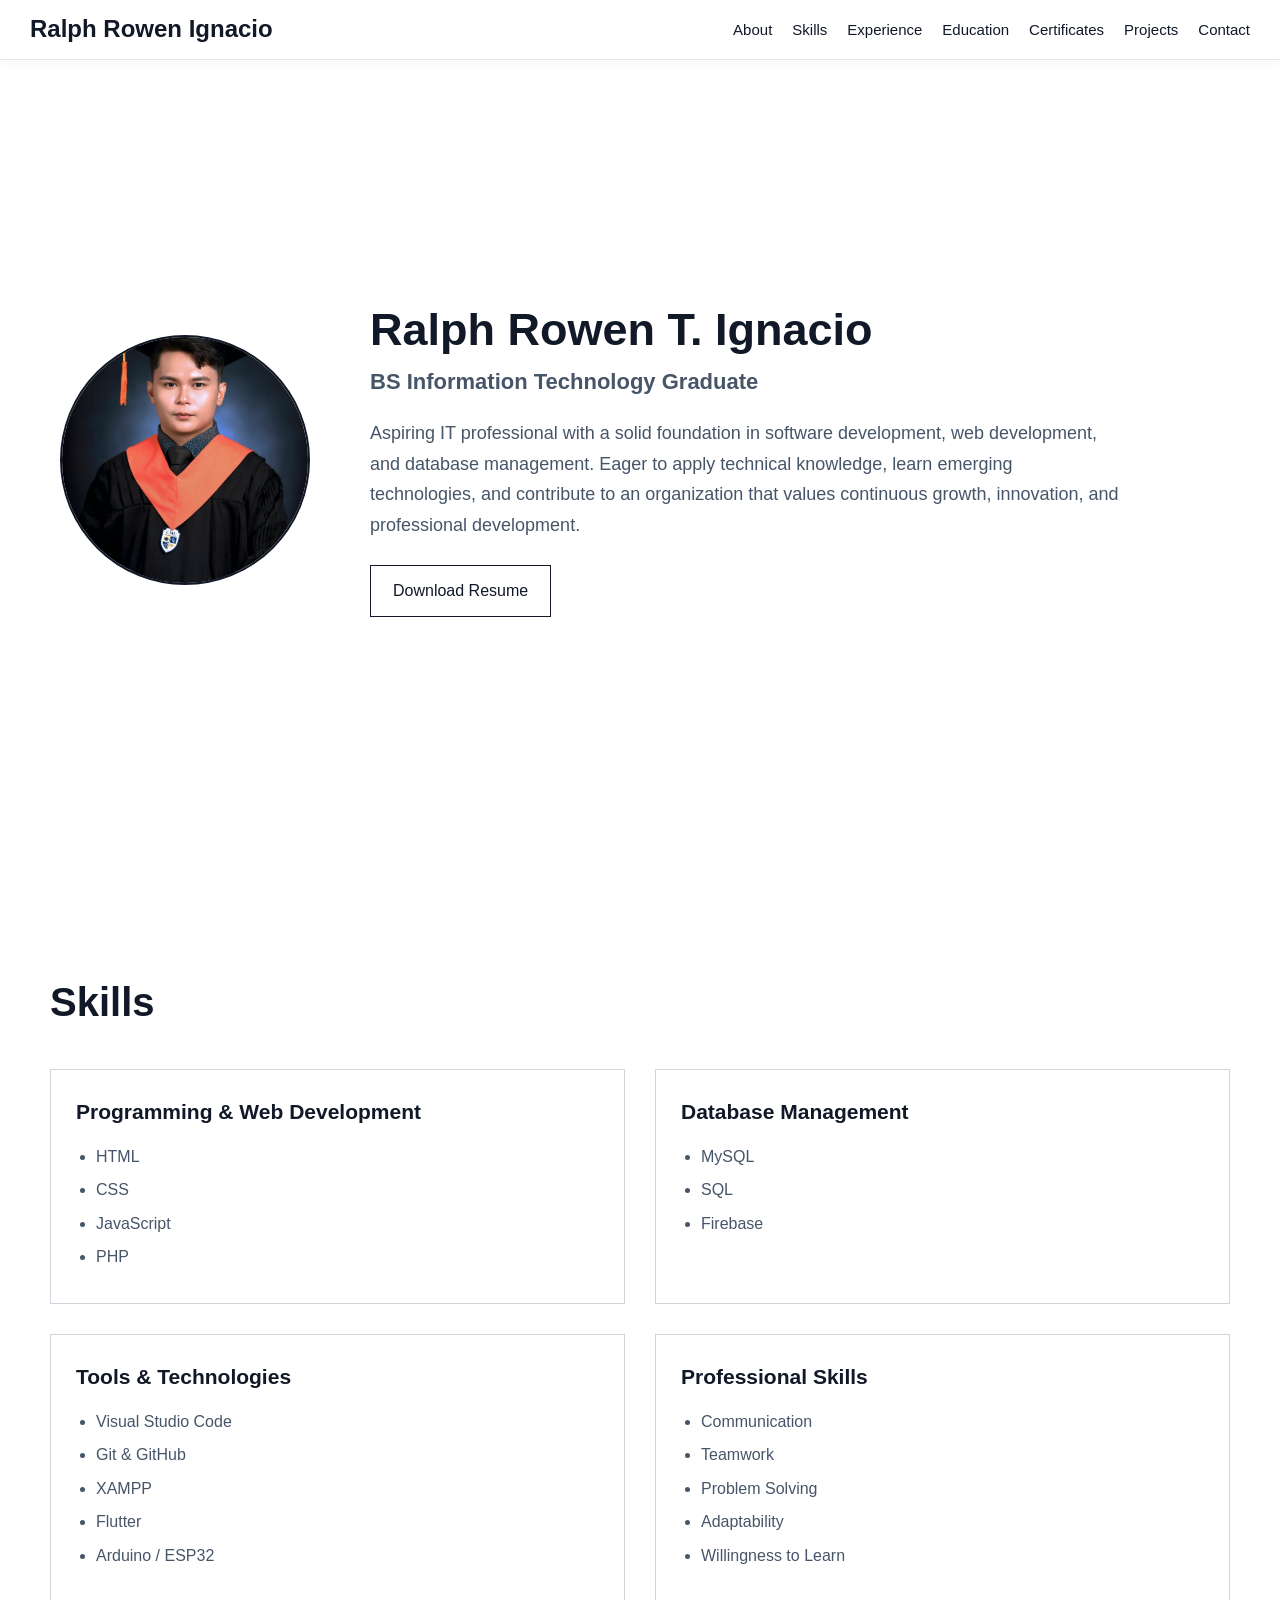
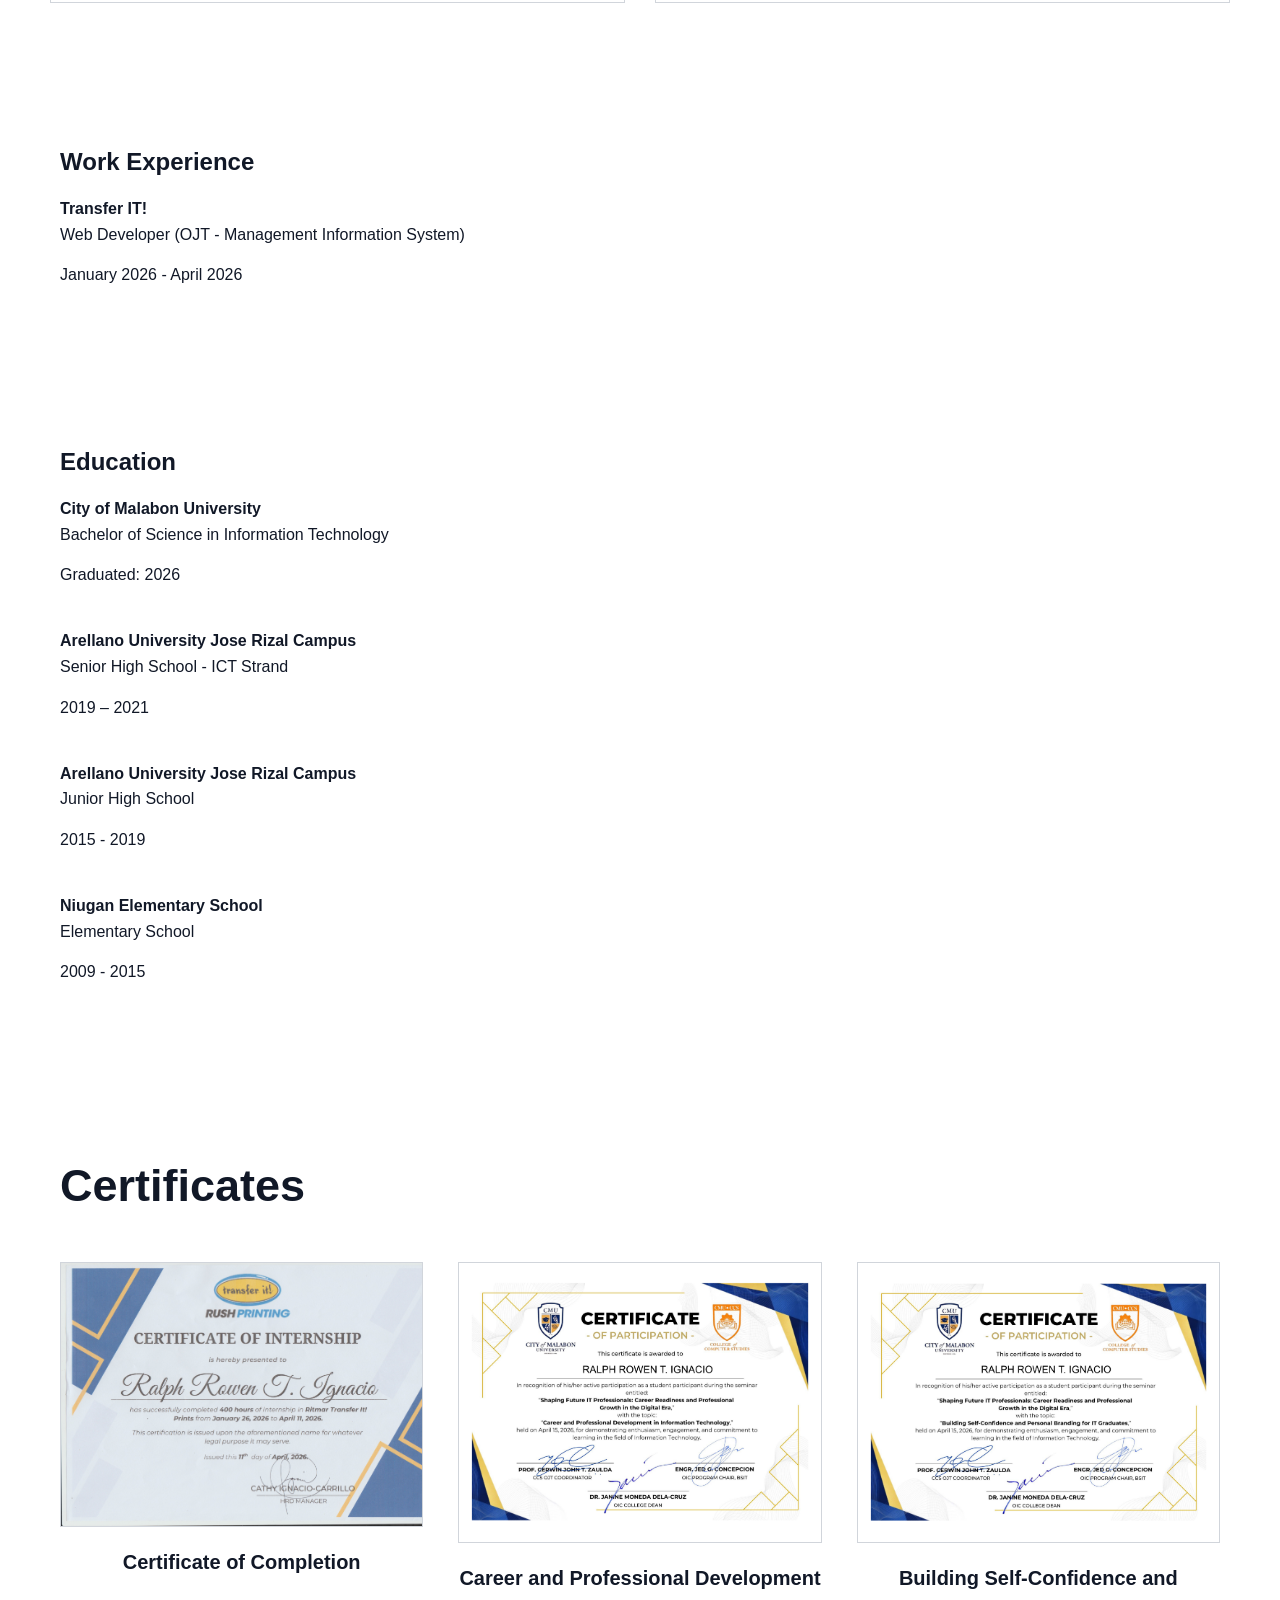
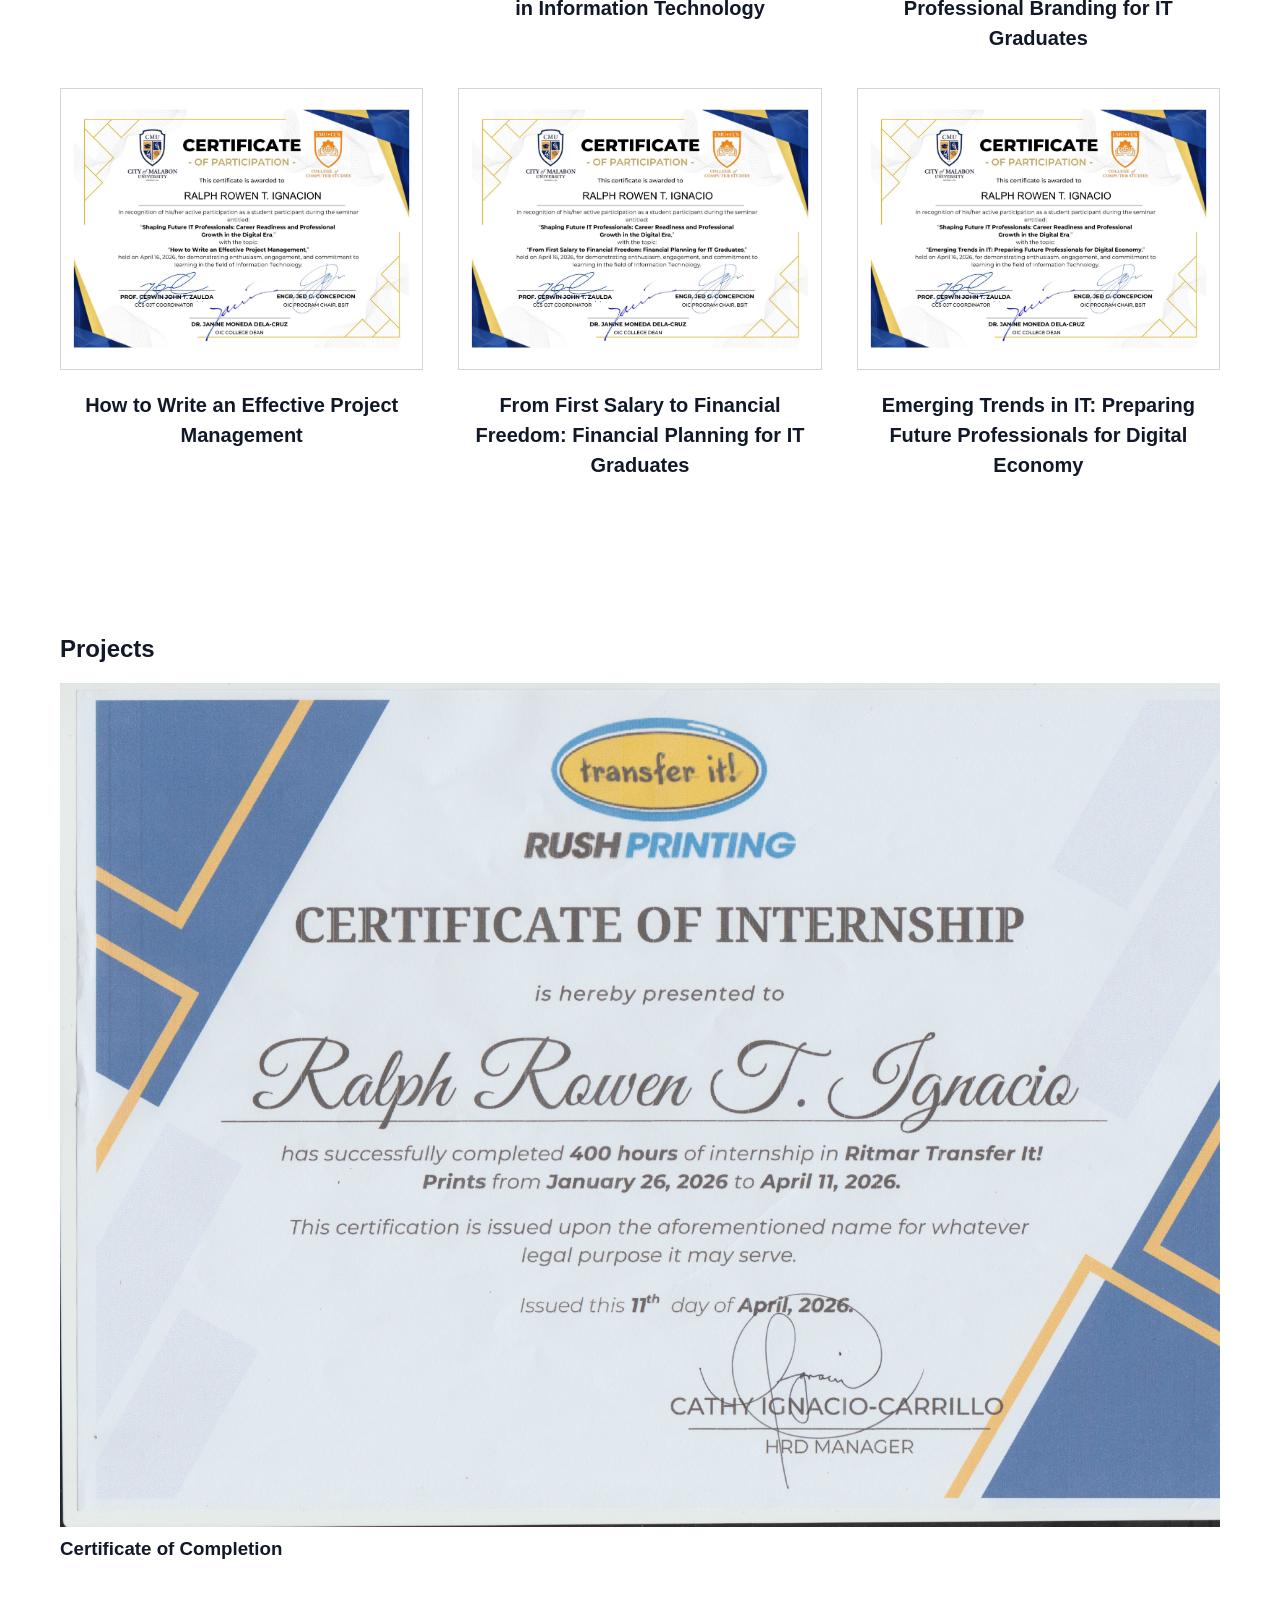
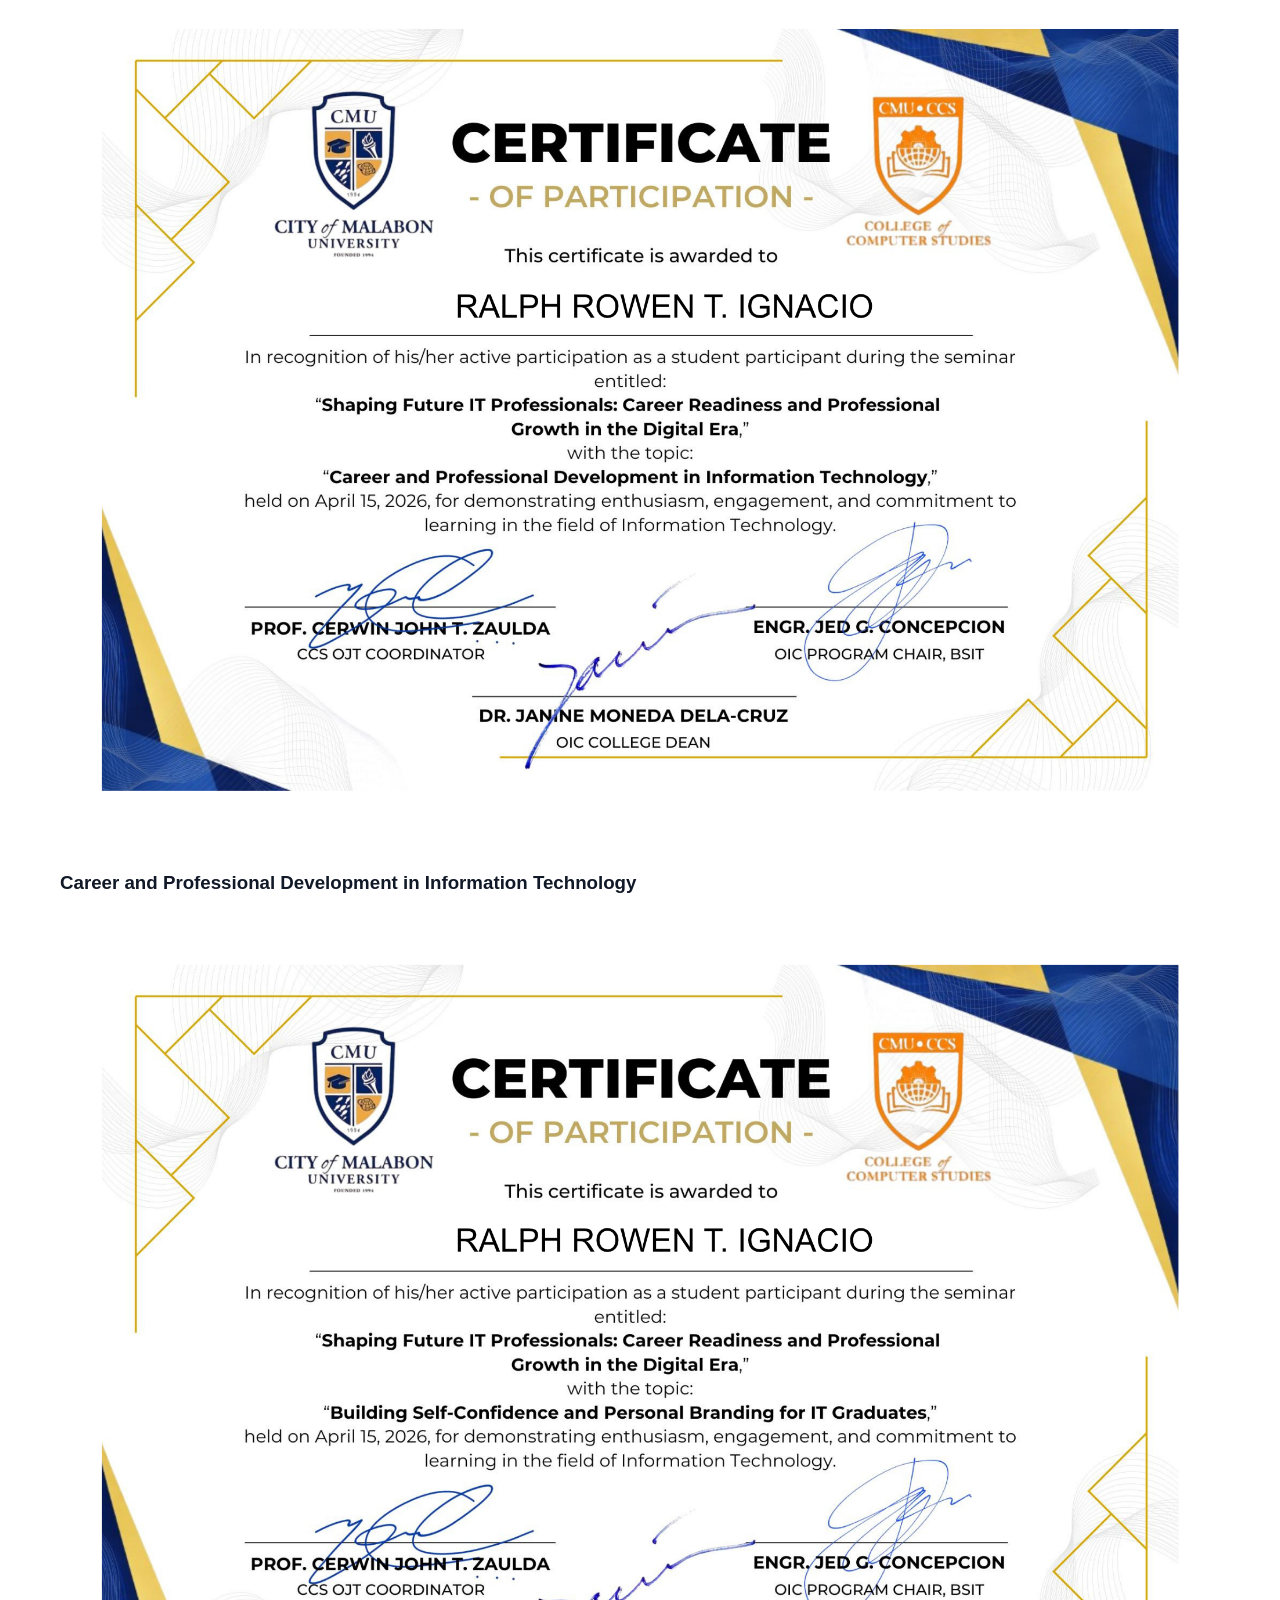
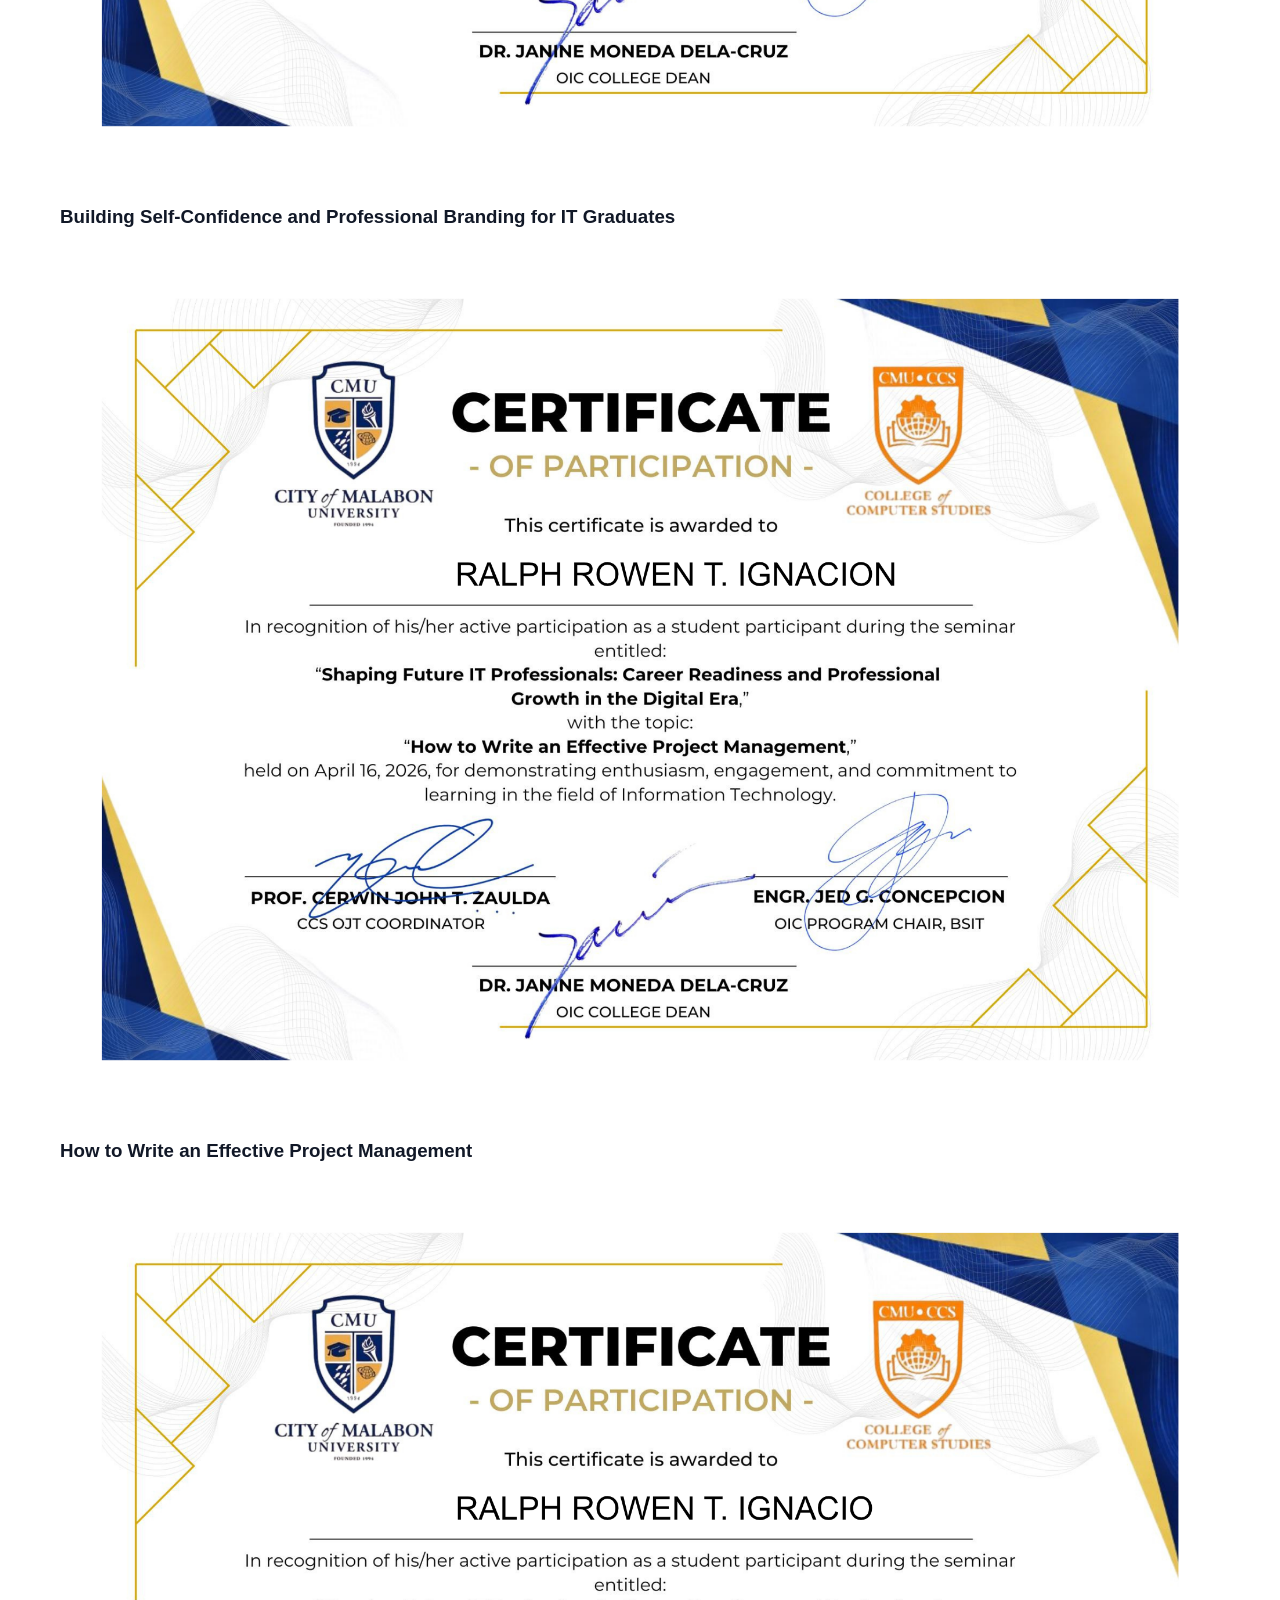
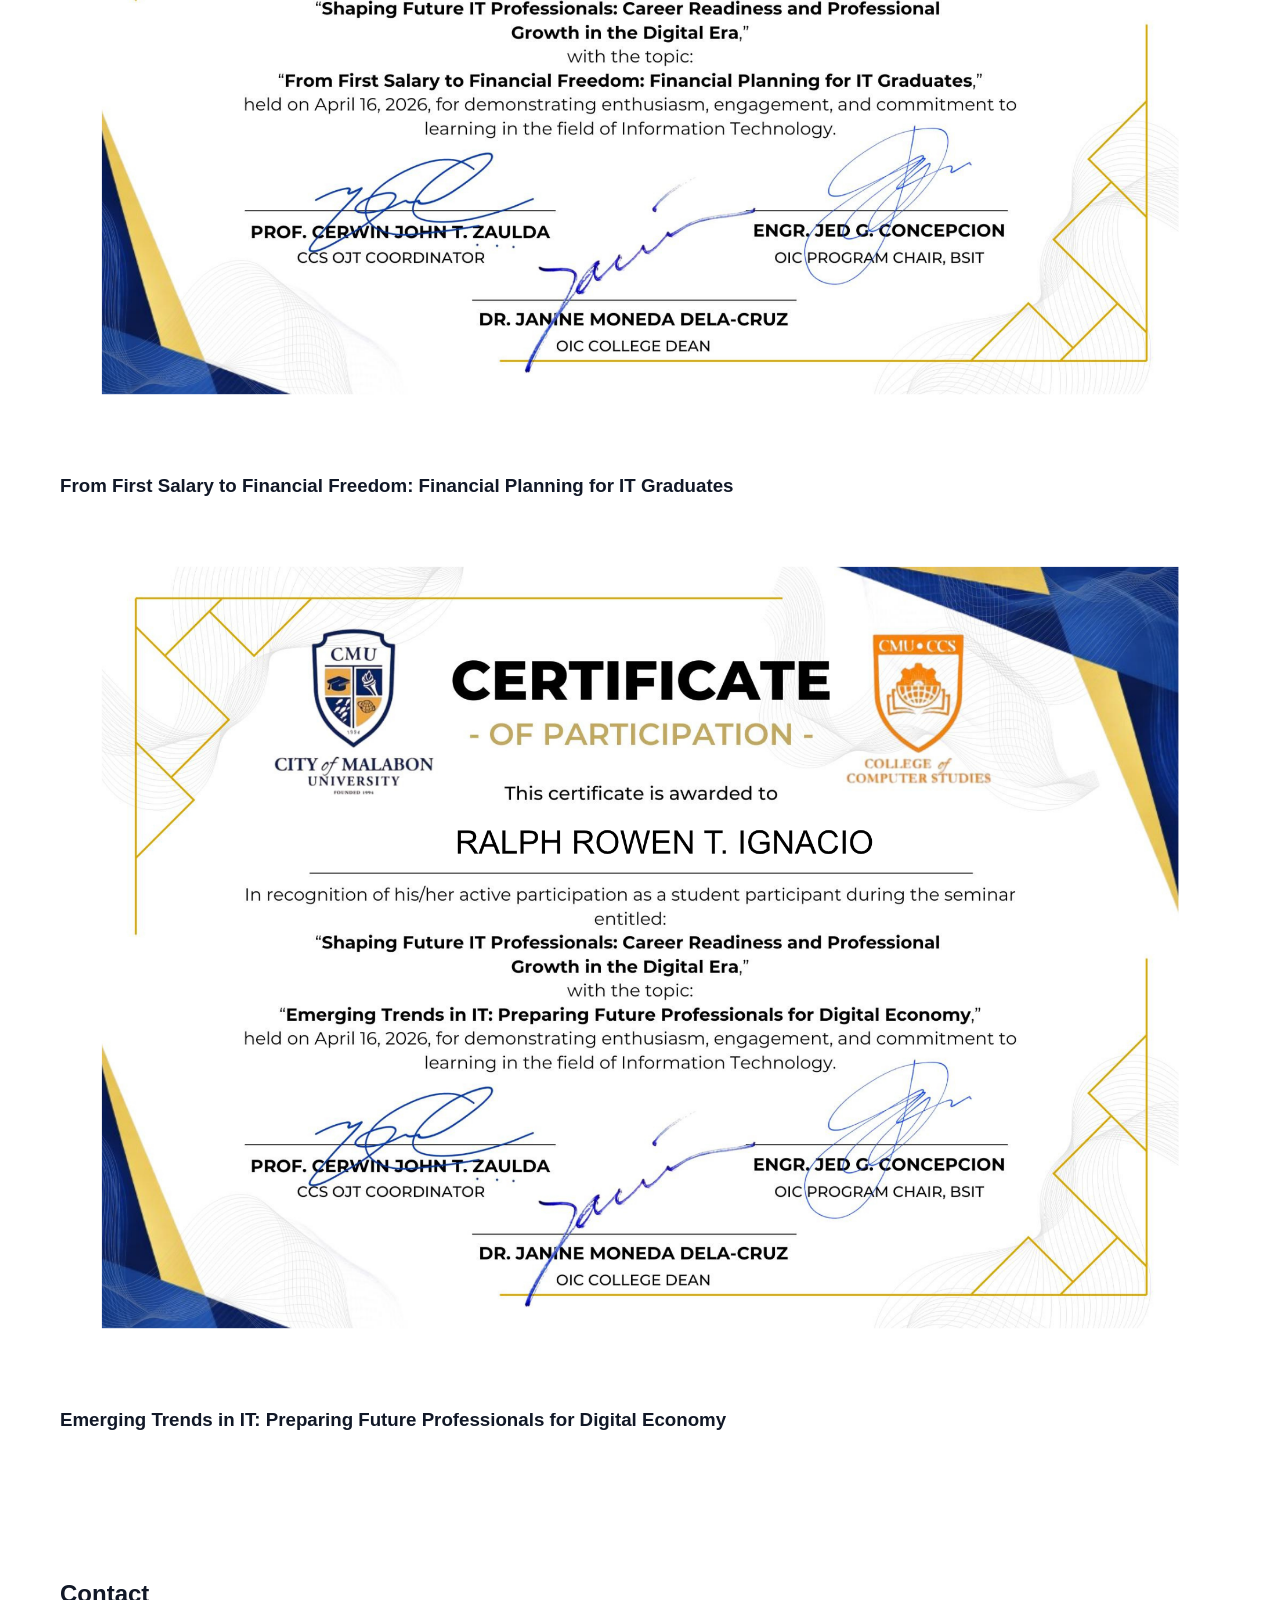
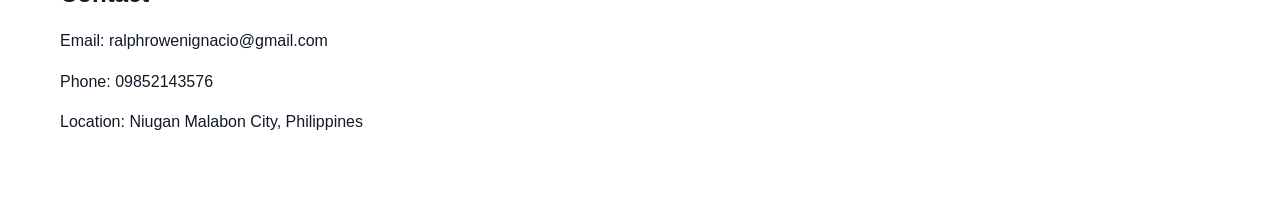
==== index.html @ 27fbb7fc "Rename RALPH PORTFOLIO.html to index.html" ====
<!DOCTYPE html>
<html lang="en">
<head>
    <meta charset="UTF-8">
    <meta name="viewport" content="width=device-width, initial-scale=1.0">
    <title>Ralph Rowen Ignacio | Portfolio</title>
    <link rel="stylesheet" href="style.css">
</head>
<body>

    <!-- Navigation -->
  <nav>
    <h2>Ralph Rowen Ignacio</h2>

    <button class="hamburger" id="hamburger" aria-label="Open navigation menu">
        <span></span>
        <span></span>
        <span></span>
    </button>

    <ul id="navMenu">
        <li><a href="#about">About</a></li>
        <li><a href="#skills">Skills</a></li>
        <li><a href="#experience">Experience</a></li>
        <li><a href="#education">Education</a></li>
        <li><a href="#certificates">Certificates</a></li>
        <li><a href="#projects">Projects</a></li>
        <li><a href="#contact">Contact</a></li>
    </ul>
</nav>

    <!-- About -->
    <section id="about">

    <div class="about-container">

        <div class="profile-photo">
            <img src="pic/ROWEN.jpg" alt="Ralph Rowen Ignacio">
        </div>

        <div class="about-content">

            <h1>Ralph Rowen T. Ignacio</h1>

            <h3>BS Information Technology Graduate</h3>

            <p>
                Aspiring IT professional with a solid foundation in
                software development, web development, and database
                management. Eager to apply technical knowledge, learn
                emerging technologies, and contribute to an organization
                that values continuous growth, innovation, and professional
                development.
            </p>

            <a href="files/Ralph_Rowen_Ignacio_resume.pdf"
               download="Ralph_Rowen_Ignacio_resume.pdf"
               class="resume-button">
                Download Resume
            </a>

        </div>

    </div>

    </section>

    <section id="skills">
    <h2>Skills</h2>

    <div class="skills-container">

        <div class="skill-category">
            <h3>Programming & Web Development</h3>
            <ul>
                <li>HTML</li>
                <li>CSS</li>
                <li>JavaScript</li>
                <li>PHP</li>
            </ul>
        </div>

        <div class="skill-category">
            <h3>Database Management</h3>
            <ul>
                <li>MySQL</li>
                <li>SQL</li>
                <li>Firebase</li>
            </ul>
        </div>

        <div class="skill-category">
            <h3>Tools & Technologies</h3>
            <ul>
                <li>Visual Studio Code</li>
                <li>Git & GitHub</li>
                <li>XAMPP</li>
                <li>Flutter</li>
                <li>Arduino / ESP32</li>
            </ul>
        </div>

        <div class="skill-category">
            <h3>Professional Skills</h3>
            <ul>
                <li>Communication</li>
                <li>Teamwork</li>
                <li>Problem Solving</li>
                <li>Adaptability</li>
                <li>Willingness to Learn</li>
            </ul>
        </div>

    </div>
</section>

    <!-- Work Experience -->
    <section id="experience">
    <h2>Work Experience</h2>

    <h4>Transfer IT!</h4>
    <p>Web Developer (OJT - Management Information System)</p>
    <p>January 2026 - April 2026</p>
    </section>

    <!-- Education -->
    <section id="education">
        <h2>Education</h2>

        <h4>City of Malabon University</h4>
        <p>Bachelor of Science in Information Technology</p>
        <p>Graduated: 2026</p>
        <br>

        <h4>Arellano University Jose Rizal Campus</h4>
        <p>Senior High School - ICT Strand</p>
        <p>2019 – 2021</p>
        <br>

        <h4>Arellano University Jose Rizal Campus</h4>
        <p>Junior High School</p>
        <p>2015 - 2019</p>
        <br>

        <h4>Niugan Elementary School</h4>
        <p>Elementary School</p>
        <p>2009 - 2015</p>
    </section>

    <!-- Certificates -->
<section id="certificates">
    <h2>Certificates</h2>

    <div class="certificate-container">

        <!-- Certificate 1 -->
        <div class="certificate-card">
            <img src="pic/COC.jpg" alt="Certificate of Completion" onclick="openCertificate(this.src, this.alt)">

            <h3>Certificate of Completion</h3>
        </div>

        <!-- Certificate 2 -->
        <div class="certificate-card">
            <img src="pic/cert.png" alt="Career and Professional Development in Information Technology" onclick="openCertificate(this.src, this.alt)">

            <h3>Career and Professional Development in Information Technology</h3>
        </div>

        <!-- Certificate 3 -->
        <div class="certificate-card">
            <img src="pic/cert1.png" alt="Building Self-Confidence and Professional Branding for IT Graduates" onclick="openCertificate(this.src, this.alt)">

            <h3>Building Self-Confidence and Professional Branding for IT Graduates</h3>
        </div>

         <!-- Certificate 4 -->
        <div class="certificate-card">
            <img src="pic/cert2.png" alt="How to Write an Effective Project Management" onclick="openCertificate(this.src, this.alt)">

            <h3>How to Write an Effective Project Management</h3>
        </div>

         <!-- Certificate 5 -->
        <div class="certificate-card">
            <img src="pic/cert3.png" alt="From First Salary to Financial Freedom: Financial Planning for IT Graduates" onclick="openCertificate(this.src, this.alt)">

            <h3>From First Salary to Financial Freedom: Financial Planning for IT Graduates</h3>
        </div>

         <!-- Certificate 6 -->
        <div class="certificate-card">
            <img src="pic/cert4.png" alt="Emerging Trends in IT: Preparing Future Professionals for Digital Economy" onclick="openCertificate(this.src, this.alt)">

            <h3>Emerging Trends in IT: Preparing Future Professionals for Digital Economy</h3>
        </div>

    </div>
</section>

    <!-- Certificate Full-Screen Modal -->
    <div id="certificateModal" class="certificate-modal">

        <span class="close-button" onclick="closeCertificate()"> &times; </span>

        <img id="modalCertificate" class="modal-certificate-image" src="" alt="" >

        <p id="modalCertificateTitle"></p>
    </div>

      <!-- Projects -->
<section id="projects">
    <h2>Projects</h2>

    <div class="project-container">

        <div class="project-card">
            <img src="pic/COC.jpg" alt="Certificate of Completion" onclick="openCertificate(this.src, this.alt)">

            <h3>Certificate of Completion</h3>
        </div>

        <div class="project-card">
            <img src="pic/cert.png" alt="Career and Professional Development in Information Technology" onclick="openCertificate(this.src, this.alt)">

            <h3>Career and Professional Development in Information Technology</h3>
        </div>

        <div class="project-card">
            <img src="pic/cert1.png" alt="Building Self-Confidence and Professional Branding for IT Graduates" onclick="openCertificate(this.src, this.alt)">

            <h3>Building Self-Confidence and Professional Branding for IT Graduates</h3>
        </div>

        <div class="project-card">
            <img src="pic/cert2.png" alt="How to Write an Effective Project Management" onclick="openproject(this.src, this.alt)">

            <h3>How to Write an Effective Project Management</h3>
        </div>

        <div class="project-card">
            <img src="pic/cert3.png" alt="From First Salary to Financial Freedom: Financial Planning for IT Graduates" onclick="openCertificate(this.src, this.alt)">

            <h3>From First Salary to Financial Freedom: Financial Planning for IT Graduates</h3>
        </div>

        <div class="project-card">
            <img src="pic/cert4.png" alt="Emerging Trends in IT: Preparing Future Professionals for Digital Economy" onclick="openCertificate(this.src, this.alt)">

            <h3>Emerging Trends in IT: Preparing Future Professionals for Digital Economy</h3>
        </div>

    </div>
</section>

    <!-- Contact -->
    <section id="contact">
        <h2>Contact</h2>

        <p>Email: ralphrowenignacio@gmail.com</p>
        <p>Phone: 09852143576</p>
        <p>Location: Niugan Malabon City, Philippines</p>
    </section>

    <script src="script.js"></script>

</body>
</html>
---- style.css ----
/* =========================================================
   GENERAL RESET
========================================================= */

* {
    margin: 0;
    padding: 0;
    box-sizing: border-box;
    font-family: Arial, Helvetica, sans-serif;
}

html {
    scroll-behavior: smooth;
}

body {
    line-height: 1.6;
    width: 100%;
    min-height: 100vh;

    overflow-x: hidden;

    background-color: #ffffff;
    color: #111827;
}

img {
    max-width: 100%;
    height: auto;
}

button,
a {
    font-family: inherit;
}


/* =========================================================
   PAGE LOAD ANIMATION
========================================================= */

@keyframes fadeUp {
    from {
        opacity: 0;
        transform: translateY(25px);
    }

    to {
        opacity: 1;
        transform: translateY(0);
    }
}

@keyframes fadeIn {
    from {
        opacity: 0;
    }

    to {
        opacity: 1;
    }
}

@keyframes profileAppear {
    from {
        opacity: 0;
        transform: scale(0.88);
    }

    to {
        opacity: 1;
        transform: scale(1);
    }
}


/* =========================================================
   NAVIGATION
========================================================= */

nav {
    position: fixed;

    top: 0;
    left: 0;

    width: 100%;
    min-height: 60px;

    z-index: 1000;

    display: flex;

    justify-content: space-between;
    align-items: center;

    padding: 8px 30px;

    background-color: rgba(255, 255, 255, 0.96);

    border-bottom: 1px solid #e5e7eb;

    box-shadow:
        0 2px 12px rgba(0, 0, 0, 0.04);

    backdrop-filter: blur(10px);

    animation: fadeIn 0.5s ease;
}


/* Portfolio name */

nav h2 {
    margin: 0;

    font-size: 24px;

    color: #111827;

    white-space: nowrap;

    animation: fadeUp 0.6s ease;
}


/* =========================================================
   NAVIGATION LINKS
========================================================= */

nav ul {
    display: flex;

    align-items: center;

    list-style: none;

    gap: 20px;

    margin: 0;
    padding: 0;
}

nav ul li {
    margin: 0;
}

nav ul li a {
    position: relative;

    display: inline-block;

    padding: 5px 0;

    text-decoration: none;

    color: #111827;

    font-size: 15px;

    font-weight: 500;

    transition:
        color 0.3s ease,
        transform 0.3s ease;
}


/* Animated underline */

nav ul li a::after {
    content: "";

    position: absolute;

    left: 0;
    bottom: -4px;

    width: 0;
    height: 2px;

    background-color: #111827;

    transition: width 0.3s ease;
}

nav ul li a:hover::after {
    width: 100%;
}

nav ul li a:hover {
    color: #475569;

    transform: translateY(-1px);
}


/* =========================================================
   HAMBURGER BUTTON
========================================================= */

.hamburger {
    display: none;

    background: transparent;

    border: none;

    cursor: pointer;

    width: 40px;
    height: 40px;

    padding: 0;

    flex-shrink: 0;

    flex-direction: column;

    justify-content: center;
    align-items: center;

    gap: 5px;
}

.hamburger span {
    display: block;

    width: 25px;
    height: 3px;

    background-color: #111827;

    border-radius: 2px;

    transition:
        transform 0.3s ease,
        opacity 0.3s ease,
        width 0.3s ease;
}

.hamburger:hover span {
    width: 28px;
}


/* =========================================================
   GENERAL SECTIONS
========================================================= */

section {
    padding: 70px 60px;

    scroll-margin-top: 70px;
}

h1,
h2 {
    margin-bottom: 15px;
}

p {
    max-width: 700px;

    margin-bottom: 15px;
}


/* =========================================================
   ABOUT SECTION
========================================================= */

#about {
    min-height: 100vh;

    display: flex;

    align-items: center;

    padding: 100px 60px 80px;
}


/* Main About container */

.about-container {
    width: 100%;

    max-width: 1200px;

    margin: 0 auto;

    display: flex;

    align-items: center;

    gap: 60px;
}


/* =========================================================
   PROFILE PHOTO
========================================================= */

.profile-photo {
    flex-shrink: 0;

    display: flex;

    justify-content: center;

    align-items: center;

    animation: profileAppear 0.8s ease;
}

.profile-photo img {
    width: 250px;

    height: 250px;

    object-fit: cover;

    object-position: center center;

    border-radius: 50%;

    border: 2px solid #111827;

    display: block;

    transition:
        transform 0.4s ease,
        box-shadow 0.4s ease;
}

.profile-photo img:hover {
    transform: scale(1.04);

    box-shadow:
        0 15px 35px rgba(0, 0, 0, 0.15);
}


/* =========================================================
   ABOUT CONTENT
========================================================= */

.about-content {
    max-width: 750px;

    animation: fadeUp 0.8s ease 0.15s both;
}


/* Name */

.about-content h1 {
    font-size: 45px;

    line-height: 1.2;

    margin-bottom: 10px;

    color: #111827;
}


/* Professional title */

.about-content h3 {
    font-size: 22px;

    line-height: 1.4;

    margin-bottom: 20px;

    color: #475569;

    font-weight: 600;
}


/* Description */

.about-content p {
    max-width: 750px;

    font-size: 18px;

    line-height: 1.7;

    color: #475569;

    margin-bottom: 25px;
}


/* =========================================================
   RESUME BUTTON
========================================================= */

.resume-button,
a[download] {
    display: inline-block;

    padding: 12px 22px;

    border: 1px solid #111827;

    text-decoration: none;

    color: #111827;

    background-color: transparent;

    transition:
        background-color 0.3s ease,
        color 0.3s ease,
        transform 0.3s ease,
        box-shadow 0.3s ease;
}

.resume-button:hover,
a[download]:hover {
    background-color: #111827;

    color: #ffffff;

    transform: translateY(-3px);

    box-shadow:
        0 8px 18px rgba(0, 0, 0, 0.12);
}

.resume-button:active,
a[download]:active {
    transform: translateY(-1px);
}


/* =========================================================
   SKILLS
========================================================= */

#skills {
    padding: 70px 50px;

    scroll-margin-top: 70px;
}

#skills h2 {
    margin-bottom: 35px;

    font-size: 40px;

    color: #111827;
}

.skills-container {
    display: grid;

    grid-template-columns: repeat(2, 1fr);

    gap: 30px;

    max-width: 1200px;

    margin: 0 auto;
}


/* Skill card */

.skill-category {
    border: 1px solid #d1d5db;

    padding: 25px;

    background-color: #ffffff;

    transition:
        transform 0.35s ease,
        box-shadow 0.35s ease,
        border-color 0.35s ease;
}

.skill-category:hover {
    transform: translateY(-7px);

    border-color: #9ca3af;

    box-shadow:
        0 12px 28px rgba(0, 0, 0, 0.08);
}

.skill-category h3 {
    margin-bottom: 15px;

    font-size: 21px;

    color: #111827;
}

.skill-category ul {
    padding-left: 20px;

    color: #475569;
}

.skill-category li {
    margin-bottom: 8px;

    transition:
        transform 0.2s ease,
        color 0.2s ease;
}

.skill-category li:hover {
    transform: translateX(5px);

    color: #111827;
}


/* =========================================================
   CERTIFICATES
========================================================= */

#certificates {
    padding: 80px 60px;

    background-color: #ffffff;

    scroll-margin-top: 70px;
}

#certificates h2 {
    font-size: 45px;

    margin-bottom: 40px;

    color: #111827;
}


/* Certificate grid */

.certificate-container {
    display: grid;

    grid-template-columns: repeat(3, 1fr);

    gap: 35px;

    max-width: 1400px;

    margin: 0 auto;
}


/* Certificate card */

.certificate-card {
    text-align: center;

    overflow: hidden;

    animation: fadeUp 0.7s ease both;
}


/* Certificate image */

.certificate-card img {
    width: 100%;

    height: auto;

    display: block;

    cursor: pointer;

    border: 1px solid #d1d5db;

    transition:
        transform 0.35s ease,
        box-shadow 0.35s ease;
}

.certificate-card img:hover {
    transform: translateY(-7px);

    box-shadow:
        0 14px 30px rgba(0, 0, 0, 0.14);
}


/* Certificate title */

.certificate-card h3 {
    margin-top: 20px;

    font-size: 20px;

    line-height: 1.5;

    color: #111827;
}


/* =========================================================
   CERTIFICATE MODAL
========================================================= */

.certificate-modal {
    display: none;

    position: fixed;

    z-index: 9999;

    top: 0;
    left: 0;

    width: 100%;
    height: 100%;

    background-color: rgba(0, 0, 0, 0.92);

    justify-content: center;

    align-items: center;

    flex-direction: column;

    padding: 40px;

    animation: fadeIn 0.25s ease;
}


/* Large certificate image */

.modal-certificate-image {
    max-width: 90%;

    max-height: 80vh;

    width: auto;

    height: auto;

    object-fit: contain;

    border: 2px solid #ffffff;

    box-shadow:
        0 15px 45px rgba(0, 0, 0, 0.5);

    animation: certificateZoom 0.3s ease;
}


/* Certificate modal animation */

@keyframes certificateZoom {
    from {
        opacity: 0;

        transform: scale(0.90);
    }

    to {
        opacity: 1;

        transform: scale(1);
    }
}


/* Modal title */

#modalCertificateTitle {
    color: #ffffff;

    font-size: 20px;

    margin-top: 15px;

    text-align: center;

    max-width: 800px;
}


/* Close button */

.close-button {
    position: absolute;

    top: 20px;

    right: 35px;

    color: #ffffff;

    font-size: 45px;

    font-weight: bold;

    cursor: pointer;

    line-height: 1;

    transition:
        color 0.3s ease,
        transform 0.3s ease;
}

.close-button:hover {
    color: #cccccc;

    transform: rotate(90deg) scale(1.1);
}


/* =========================================================
   TABLET
   1200px
========================================================= */

@media (max-width: 1200px) {

    /* About */

    .about-container {
        max-width: 1000px;

        gap: 40px;
    }

    .about-content {
        max-width: 650px;
    }

    .about-content h1 {
        font-size: 40px;
    }


    /* Certificates */

    .certificate-container {
        grid-template-columns: repeat(2, 1fr);
    }
}


/* =========================================================
   TABLET
   900px
========================================================= */

@media (max-width: 900px) {

    /* Navigation */

    nav {
        padding: 10px 20px;
    }

    nav ul {
        gap: 15px;
    }

    nav ul li a {
        font-size: 15px;
    }


    /* =====================================================
       ABOUT
    ===================================================== */

    #about {
        padding: 100px 40px 70px;
    }

    .about-container {
        gap: 35px;
    }

    .profile-photo img {
        width: 200px;

        height: 200px;
    }

    .about-content h1 {
        font-size: 36px;
    }

    .about-content h3 {
        font-size: 20px;
    }

    .about-content p {
        font-size: 17px;
    }


    /* =====================================================
       SKILLS
    ===================================================== */

    #skills {
        padding: 60px 40px;
    }

    .skills-container {
        grid-template-columns: repeat(2, 1fr);

        gap: 25px;
    }


    /* =====================================================
       CERTIFICATES
    ===================================================== */

    #certificates {
        padding: 70px 40px;
    }

    .certificate-container {
        grid-template-columns: repeat(2, 1fr);
    }
}


/* =========================================================
   MOBILE
   700px
========================================================= */

@media (max-width: 700px) {

    /* =====================================================
       MOBILE NAVIGATION
    ===================================================== */

    nav {
        min-height: 60px;

        padding: 10px 20px;

        flex-direction: row;

        justify-content: space-between;

        align-items: center;

        flex-wrap: wrap;
    }

    nav h2 {
        font-size: 21px;

        max-width: calc(100% - 55px);

        overflow: hidden;

        text-overflow: ellipsis;

        white-space: nowrap;
    }


    /* Show hamburger */

    .hamburger {
        display: flex;
    }


    /* =====================================================
       MOBILE MENU
    ===================================================== */

    nav ul,
    #navMenu {
        display: none;

        width: 100%;

        flex-basis: 100%;

        flex-direction: column;

        align-items: center;

        gap: 0;

        margin: 10px 0 0 0;

        padding: 8px 0 5px;

        border-top: 1px solid #eeeeee;
    }


    /* Show menu */

    nav ul.active,
    #navMenu.active {
        display: flex;

        animation: fadeUp 0.25s ease;
    }


    /* Navigation items */

    nav ul li {
        width: 100%;

        text-align: center;
    }

    nav ul li a {
        display: block;

        width: 100%;

        padding: 12px 10px;

        font-size: 16px;
    }


    /* Remove desktop underline */

    nav ul li a::after {
        display: none;
    }

    nav ul li a:hover {
        background-color: #f5f5f5;

        color: #111827;

        transform: none;
    }


    /* =====================================================
       HAMBURGER → X
    ===================================================== */

    .hamburger.active span:nth-child(1) {
        transform: rotate(45deg) translate(6px, 6px);
    }

    .hamburger.active span:nth-child(2) {
        opacity: 0;
    }

    .hamburger.active span:nth-child(3) {
        transform: rotate(-45deg) translate(6px, -6px);
    }


    /* =====================================================
       GENERAL MOBILE SECTIONS
    ===================================================== */

    section {
        padding: 60px 25px;

        scroll-margin-top: 80px;
    }


    /* =====================================================
       ABOUT
    ===================================================== */

    #about {
        min-height: auto;

        padding: 120px 25px 70px;
    }


    /*
       IMPORTANT:
       The About section becomes vertical on mobile.
    */

    .about-container {
        width: 100%;

        display: flex;

        flex-direction: column;

        align-items: center;

        text-align: center;

        gap: 0;
    }


    /* Center profile picture */

    .profile-photo {
        width: 100%;

        display: flex;

        justify-content: center;

        align-items: center;

        margin-bottom: 30px;
    }

    .profile-photo img {
        width: 200px;

        height: 200px;

        object-fit: cover;

        object-position: center center;

        margin: 0 auto;
    }


    /* About content */

    .about-content {
        width: 100%;

        max-width: 650px;

        display: flex;

        flex-direction: column;

        align-items: center;

        animation: fadeUp 0.7s ease;
    }


    /* Name */

    .about-content h1 {
        width: 100%;

        font-size: 35px;

        line-height: 1.2;

        margin-bottom: 10px;
    }


    /* Professional title */

    .about-content h3 {
        width: 100%;

        font-size: 19px;

        line-height: 1.4;

        margin-bottom: 20px;
    }


    /* Description */

    .about-content p {
        width: 100%;

        max-width: 650px;

        font-size: 16px;

        line-height: 1.6;

        margin-bottom: 25px;
    }


    /* Resume button */

    .about-content .resume-button,
    .about-content a[download] {
        align-self: center;

        margin-top: 5px;
    }


    /* =====================================================
       SKILLS
    ===================================================== */

    #skills {
        padding: 60px 25px;

        scroll-margin-top: 80px;
    }

    #skills h2 {
        font-size: 35px;

        margin-bottom: 30px;
    }

    .skills-container {
        grid-template-columns: 1fr;

        gap: 20px;
    }

    .skill-category {
        padding: 20px;
    }


    /* =====================================================
       CERTIFICATES
    ===================================================== */

    #certificates {
        padding: 60px 25px;

        scroll-margin-top: 80px;
    }

    #certificates h2 {
        font-size: 35px;

        margin-bottom: 30px;
    }

    .certificate-container {
        grid-template-columns: 1fr;

        gap: 40px;
    }

    .certificate-card h3 {
        font-size: 18px;
    }


    /* =====================================================
       CERTIFICATE MODAL
    ===================================================== */

    .certificate-modal {
        padding: 20px;
    }

    .modal-certificate-image {
        max-width: 95%;

        max-height: 75vh;
    }

    #modalCertificateTitle {
        font-size: 16px;

        max-width: 90%;
    }

    .close-button {
        top: 15px;

        right: 20px;

        font-size: 35px;
    }
}


/* =========================================================
   SMALL MOBILE
   400px
========================================================= */

@media (max-width: 400px) {

    /* =====================================================
       NAVIGATION
    ===================================================== */

    nav {
        padding: 9px 15px;
    }

    nav h2 {
        font-size: 18px;

        max-width: calc(100% - 50px);
    }


    /* Smaller hamburger */

    .hamburger {
        width: 35px;

        height: 35px;
    }

    .hamburger span {
        width: 23px;

        height: 3px;
    }


    /* Smaller menu */

    nav ul li a {
        padding: 11px 8px;

        font-size: 15px;
    }


    /* =====================================================
       ABOUT
    ===================================================== */

    #about {
        padding-left: 20px;

        padding-right: 20px;
    }

    .profile-photo img {
        width: 170px;

        height: 170px;
    }

    .about-content h1 {
        font-size: 28px;
    }

    .about-content h3 {
        font-size: 17px;
    }

    .about-content p {
        font-size: 15px;
    }

    .about-content .resume-button,
    .about-content a[download] {
        padding: 11px 18px;

        font-size: 14px;
    }


    /* =====================================================
       SKILLS
    ===================================================== */

    #skills {
        padding-left: 20px;

        padding-right: 20px;
    }


    /* =====================================================
       CERTIFICATES
    ===================================================== */

    #certificates {
        padding-left: 20px;

        padding-right: 20px;
    }

    #certificates h2 {
        font-size: 30px;
    }
}


/* =========================================================
   REDUCED MOTION
========================================================= */

@media (prefers-reduced-motion: reduce) {

    html {
        scroll-behavior: auto;
    }

    *,
    *::before,
    *::after {
        animation-duration: 0.01ms !important;

        animation-iteration-count: 1 !important;

        transition-duration: 0.01ms !important;
    }
}
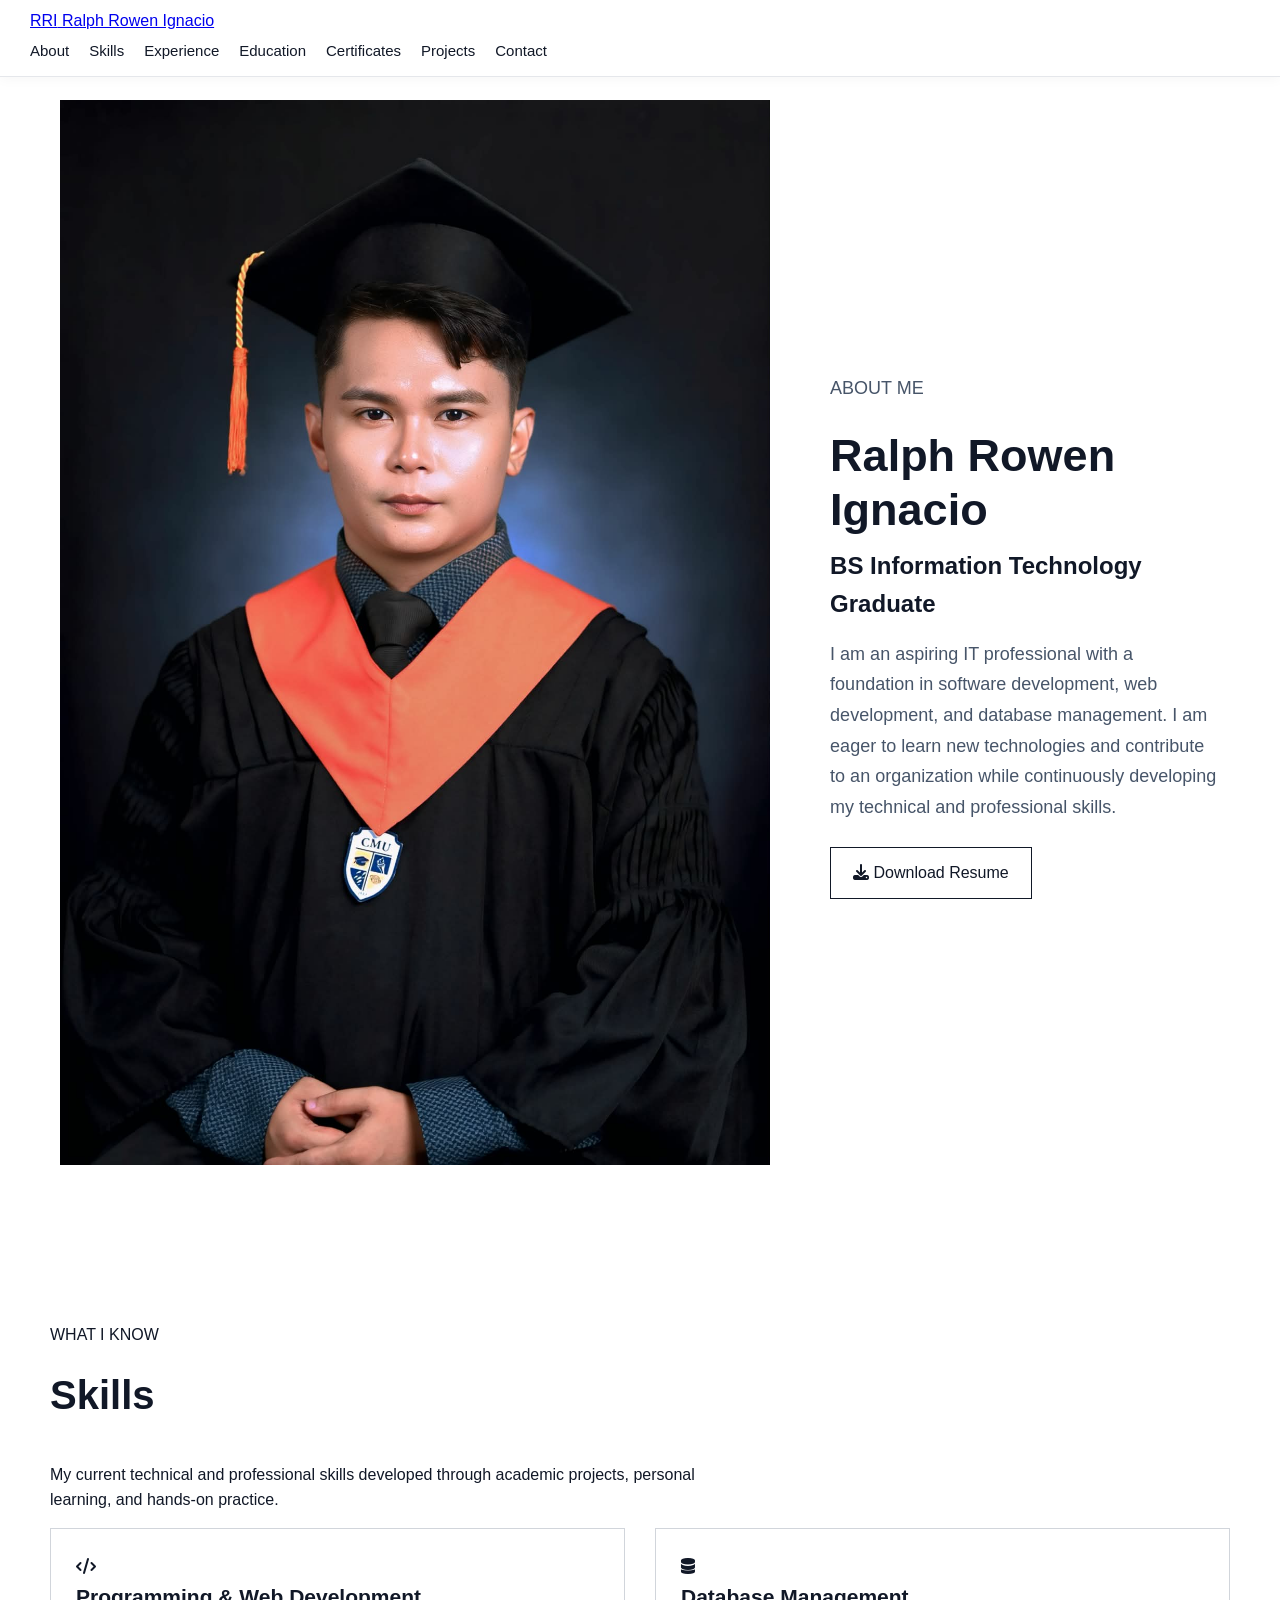
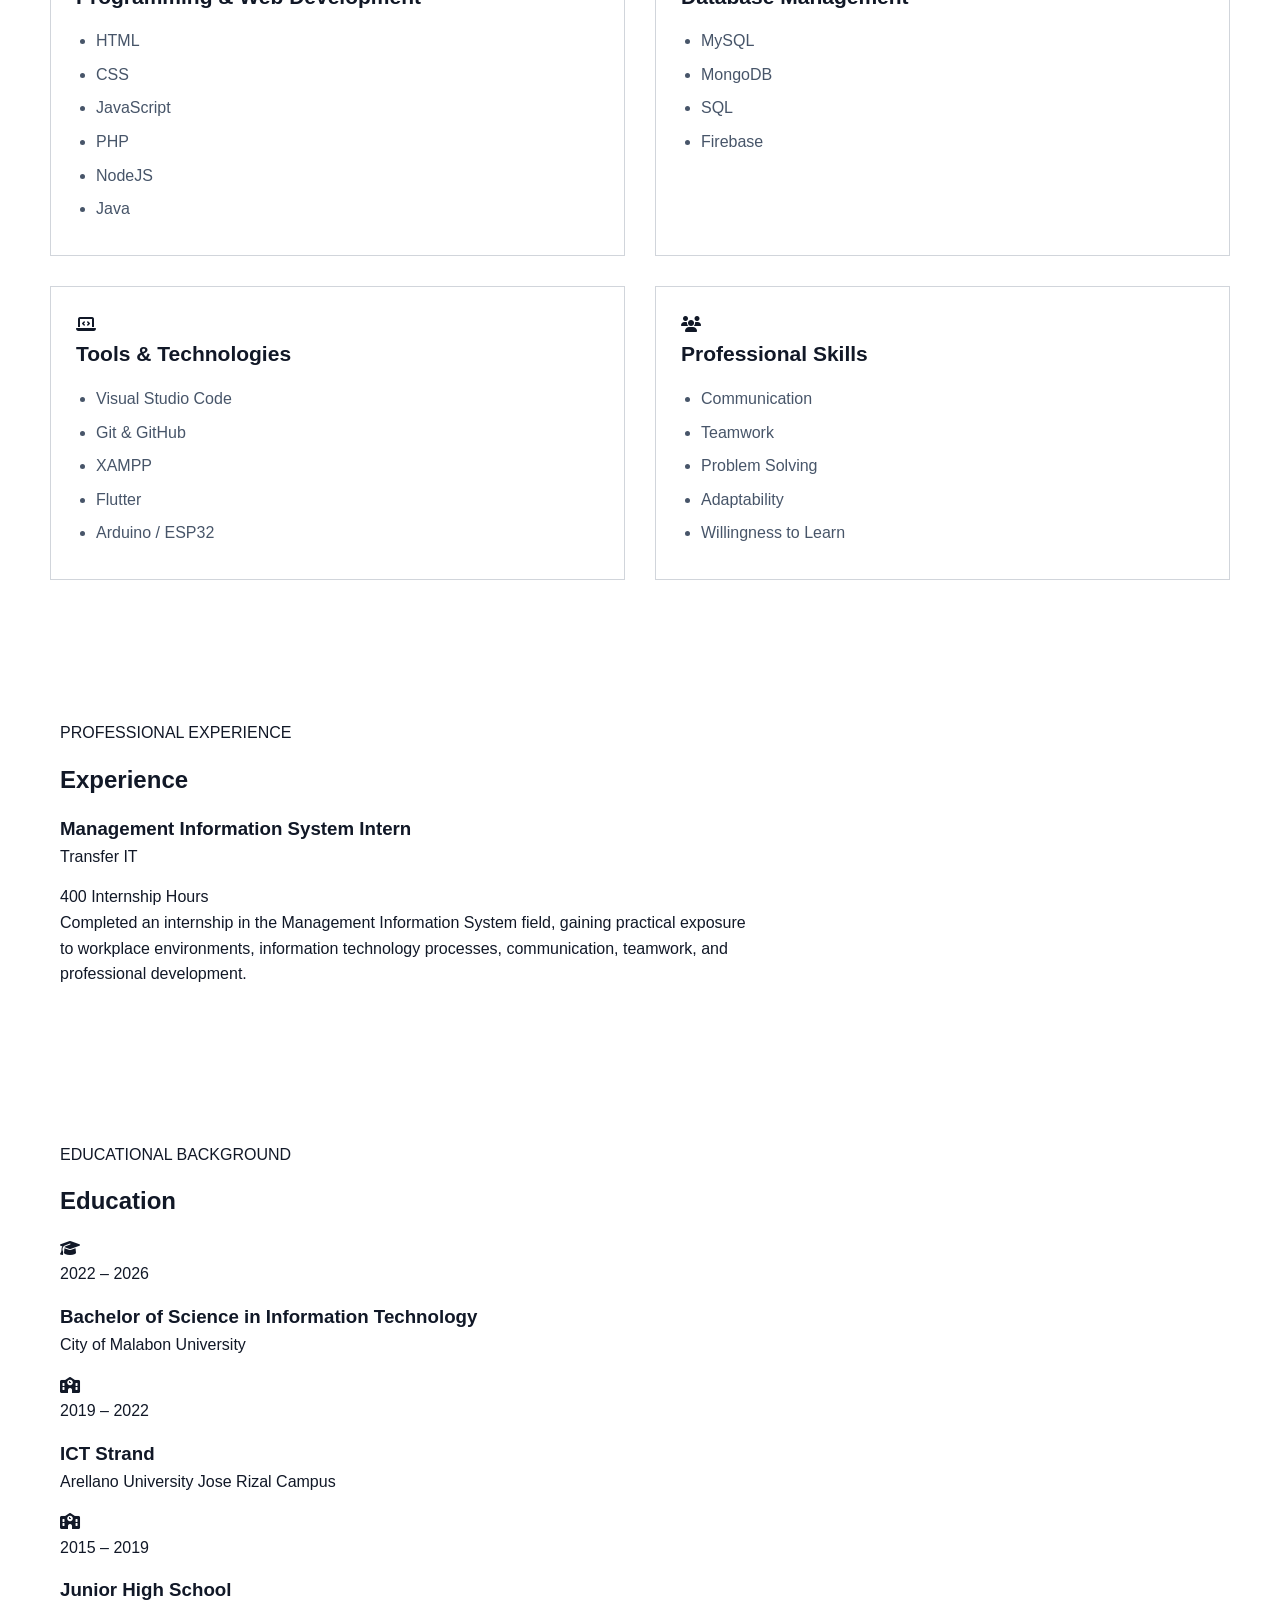
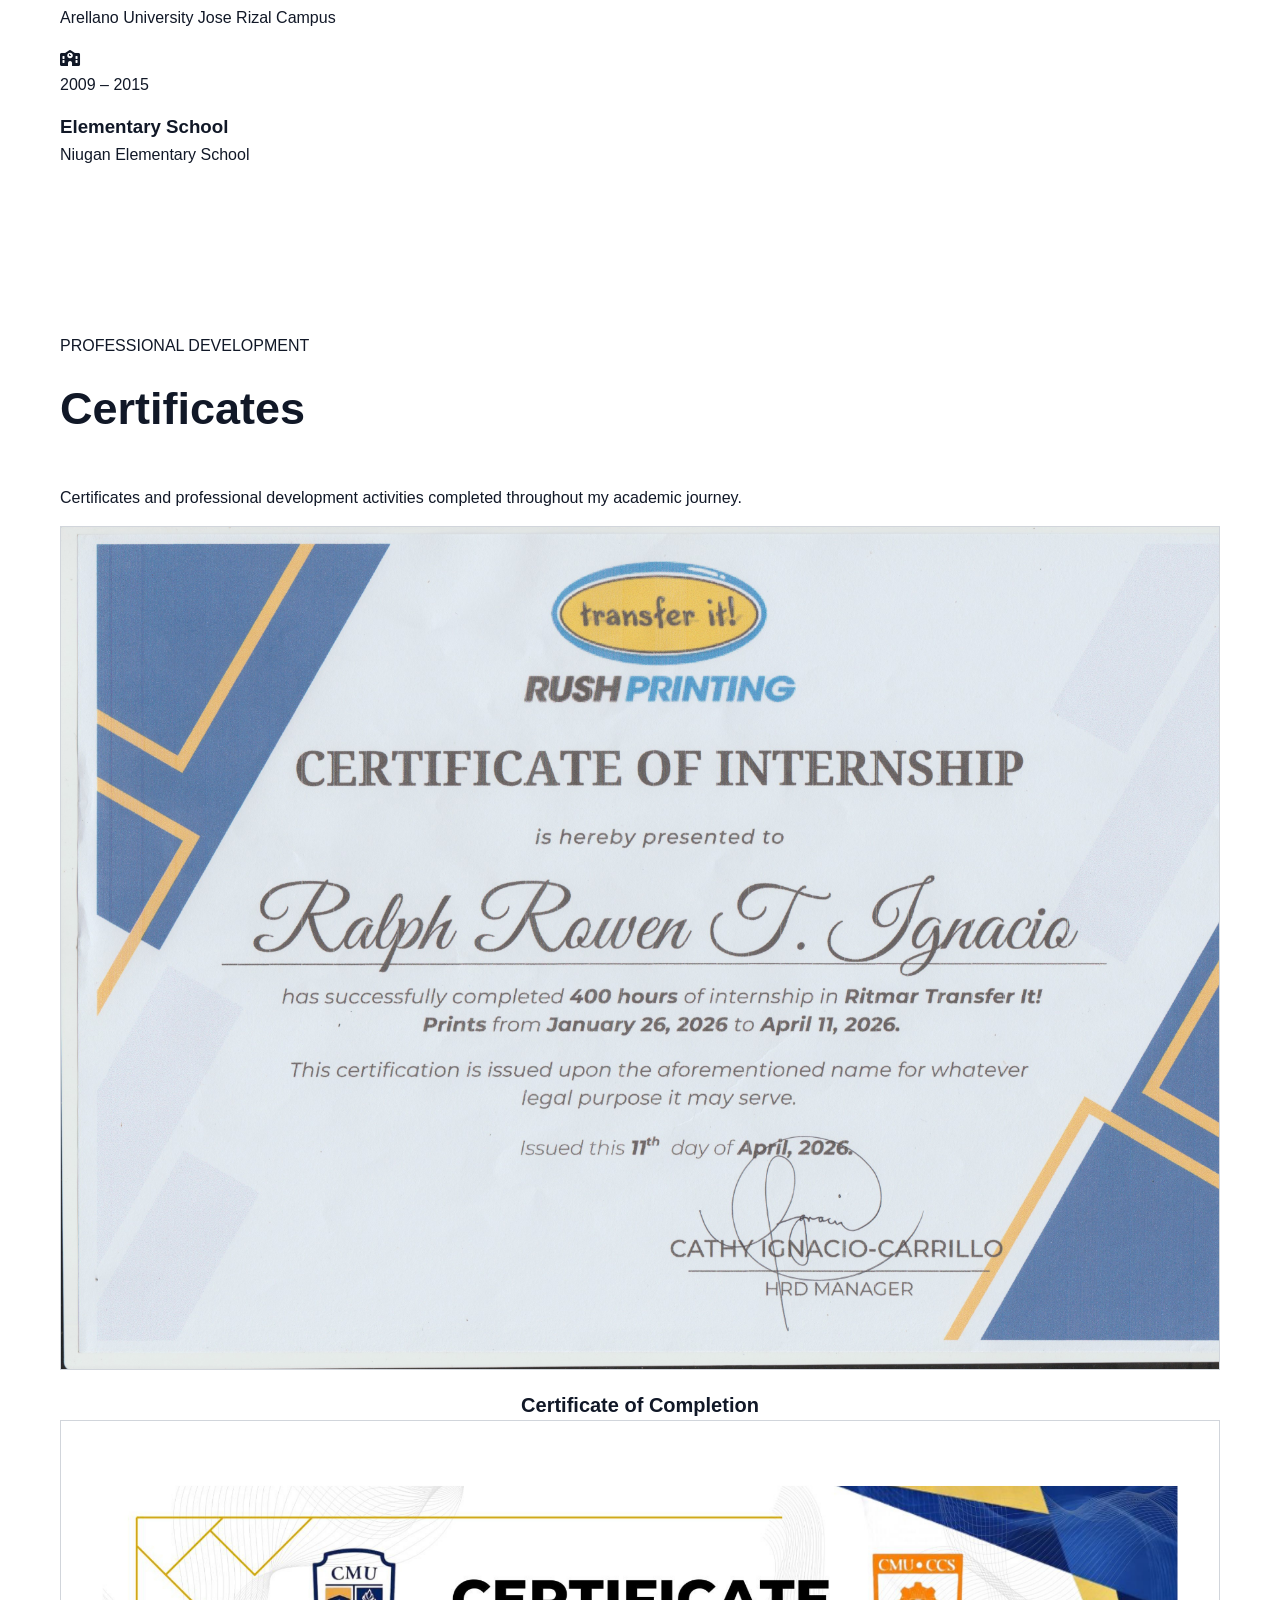
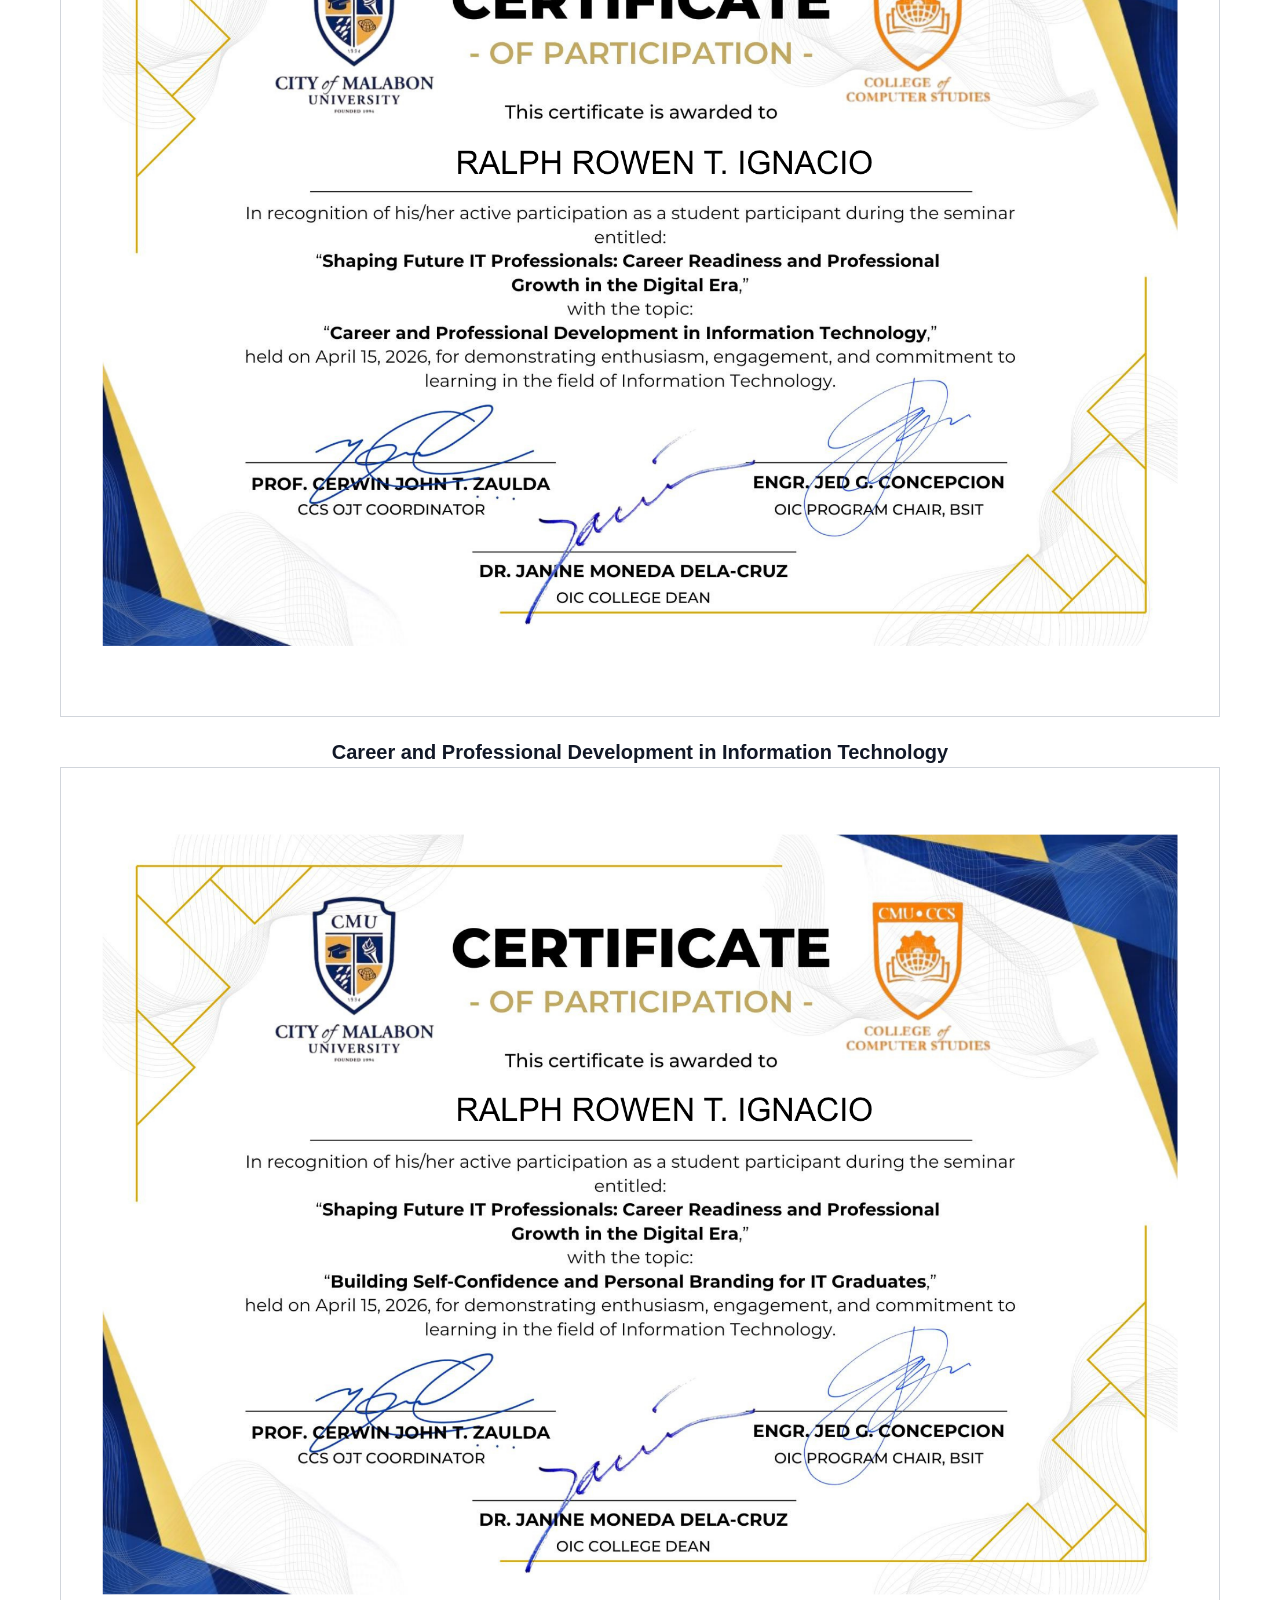
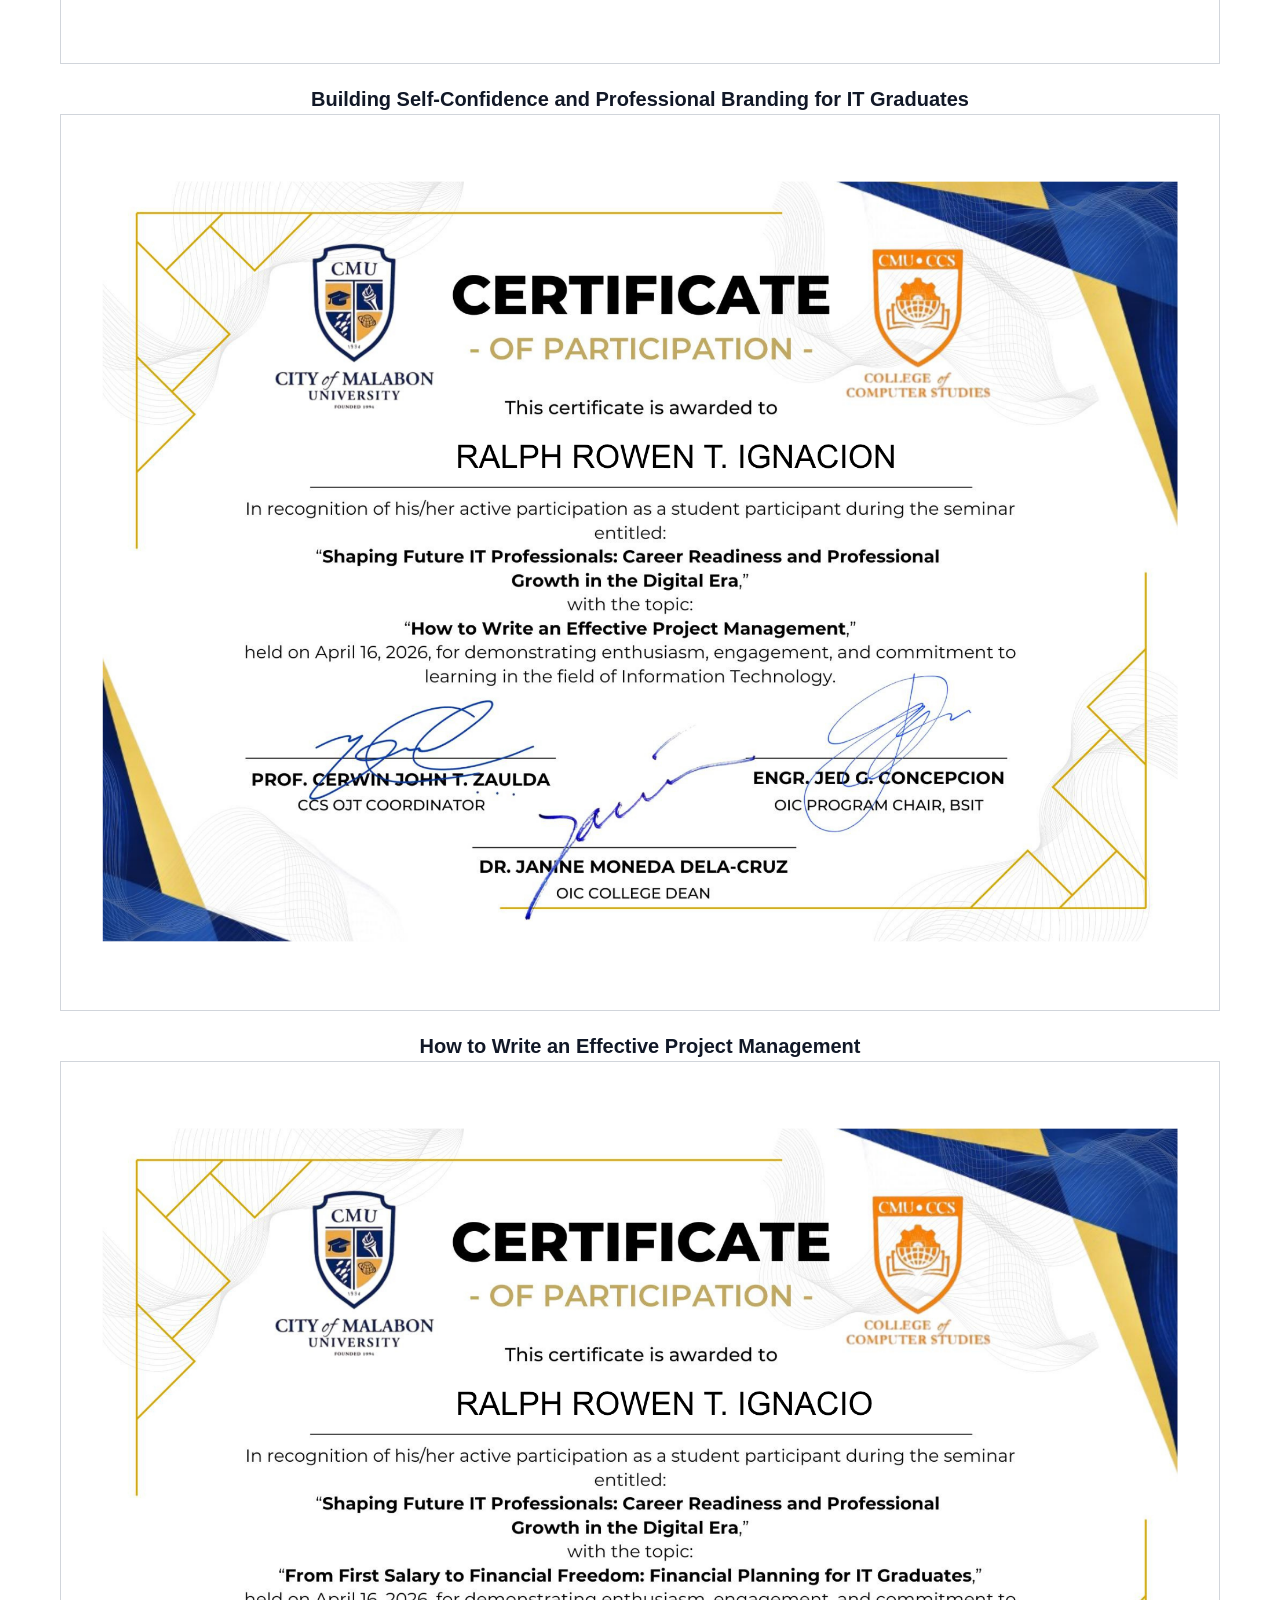
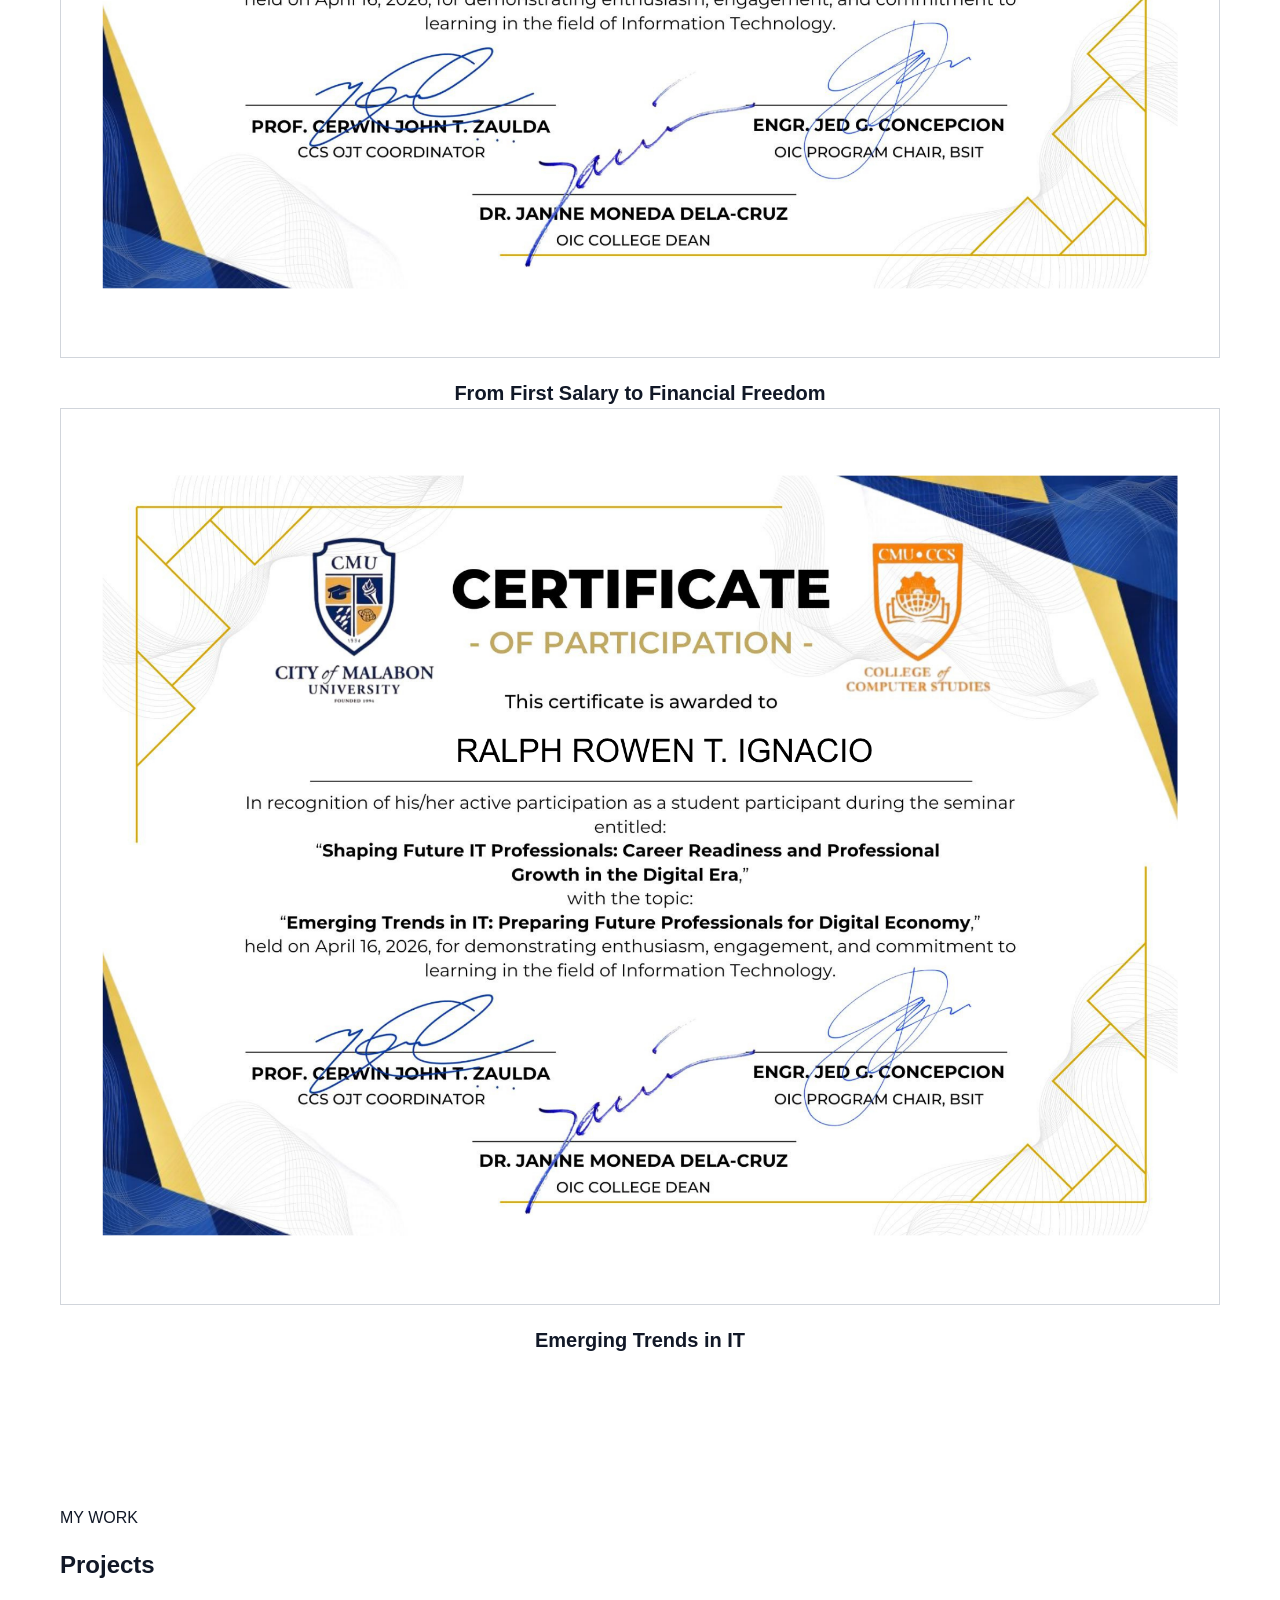
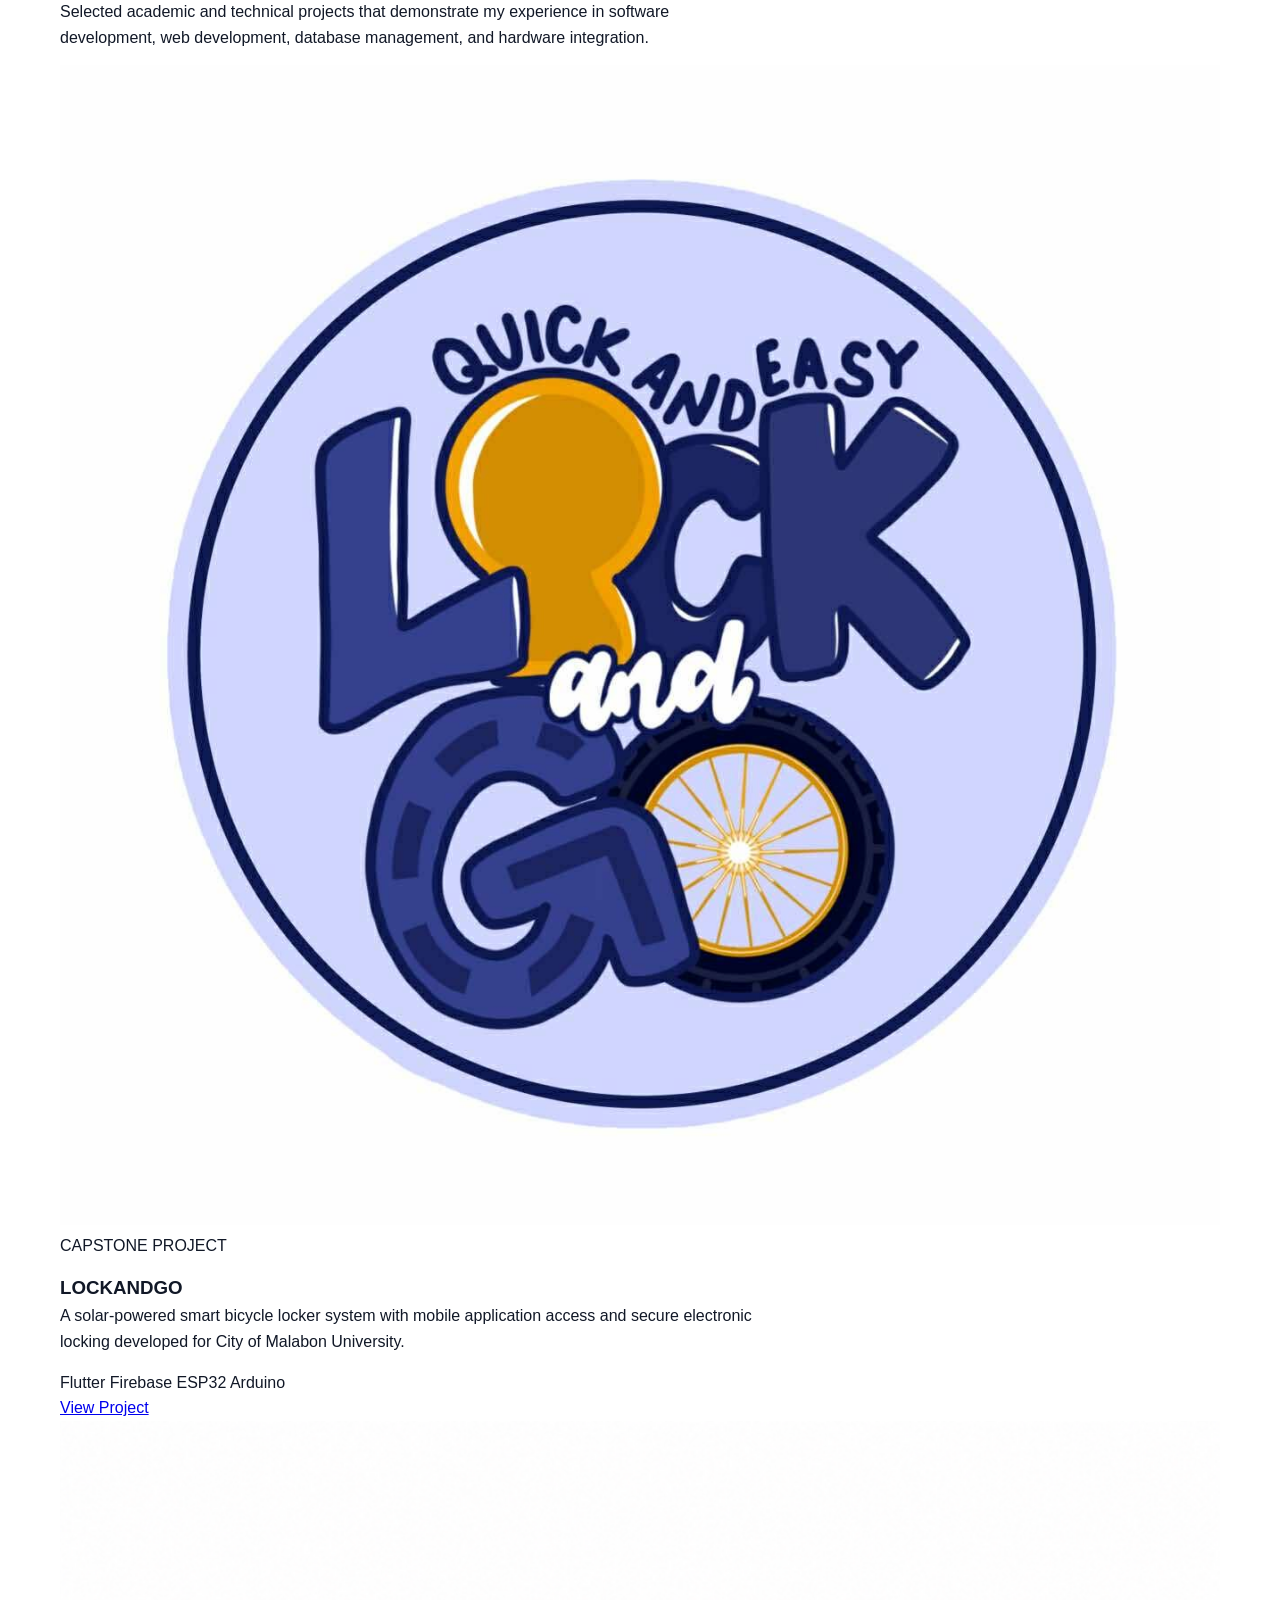
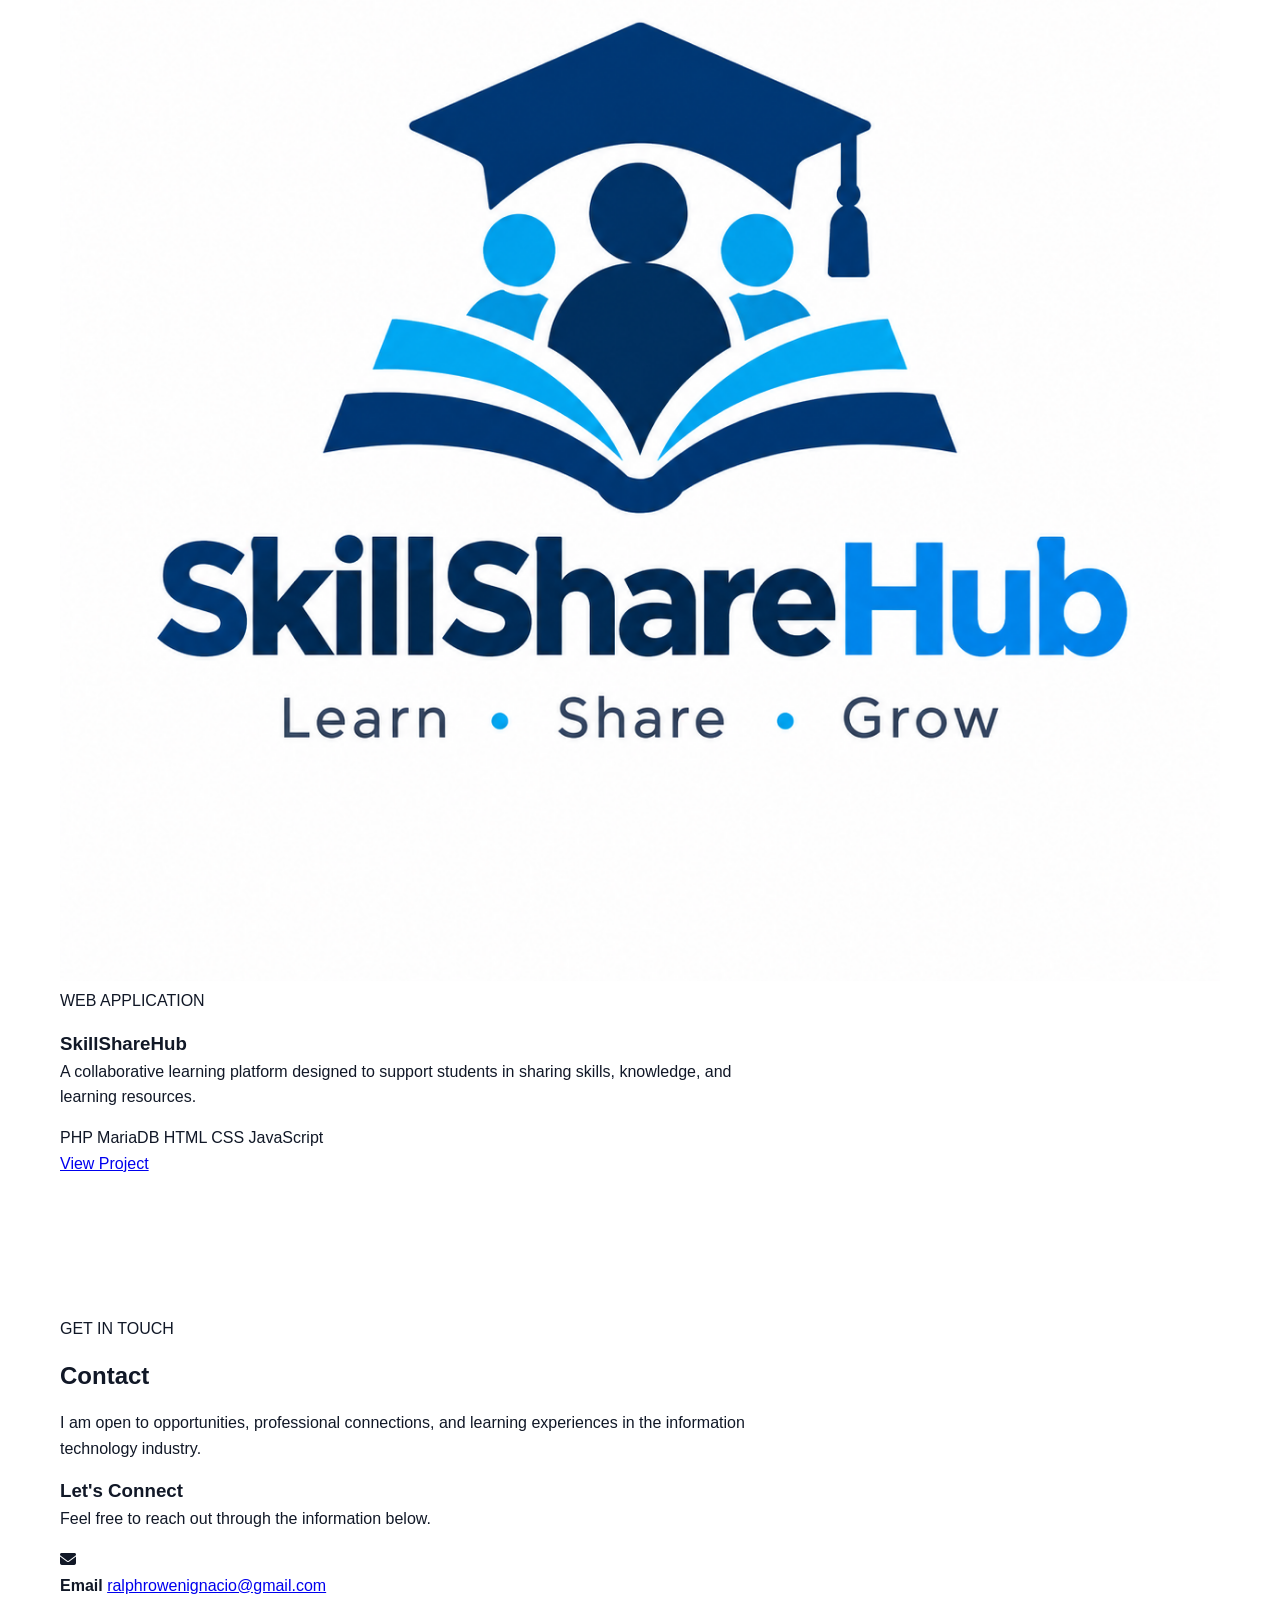
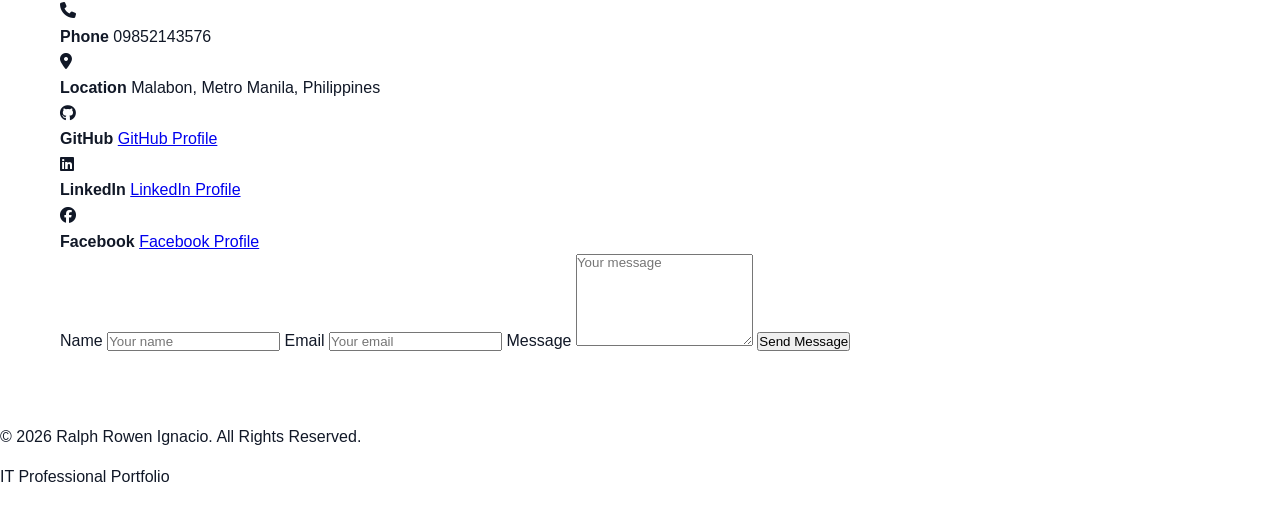
==== commit aaeebbea: "Update index.html" ====
--- a/index.html
+++ b/index.html
@@ -1,268 +1,518 @@
 <!DOCTYPE html>
 <html lang="en">
+
 <head>
     <meta charset="UTF-8">
     <meta name="viewport" content="width=device-width, initial-scale=1.0">
-    <title>Ralph Rowen Ignacio | Portfolio</title>
+    <meta name="description" content="Ralph Rowen Ignacio - IT Professional Portfolio">
+    <title>Ralph Rowen Ignacio | IT Portfolio</title>
+
     <link rel="stylesheet" href="style.css">
+
+    <!-- Font Awesome -->
+    <link rel="stylesheet" href="https://cdnjs.cloudflare.com/ajax/libs/font-awesome/6.5.2/css/all.min.css">
 </head>
+
 <body>
 
-    <!-- Navigation -->
-  <nav>
-    <h2>Ralph Rowen Ignacio</h2>
-
-    <button class="hamburger" id="hamburger" aria-label="Open navigation menu">
-        <span></span>
-        <span></span>
-        <span></span>
-    </button>
-
-    <ul id="navMenu">
-        <li><a href="#about">About</a></li>
-        <li><a href="#skills">Skills</a></li>
-        <li><a href="#experience">Experience</a></li>
-        <li><a href="#education">Education</a></li>
-        <li><a href="#certificates">Certificates</a></li>
-        <li><a href="#projects">Projects</a></li>
-        <li><a href="#contact">Contact</a></li>
-    </ul>
-</nav>
-
-    <!-- About -->
-    <section id="about">
-
-    <div class="about-container">
-
-        <div class="profile-photo">
-            <img src="pic/ROWEN.jpg" alt="Ralph Rowen Ignacio">
-        </div>
-
-        <div class="about-content">
-
-            <h1>Ralph Rowen T. Ignacio</h1>
-
-            <h3>BS Information Technology Graduate</h3>
-
+    <nav class="navbar">
+        <div class="nav-container">
+          <a href="#about" class="logo">
+            <span class="logo-badge">RRI</span>
+             <span class="logo-text">Ralph Rowen Ignacio</span>
+          </a>
+
+            <button class="hamburger" id="hamburger" aria-label="Open navigation menu">
+                <span></span>
+                <span></span>
+                <span></span>
+            </button>
+
+            <ul class="nav-menu" id="navMenu">
+                <li><a href="#about">About</a></li>
+                <li><a href="#skills">Skills</a></li>
+                <li><a href="#experience">Experience</a></li>
+                <li><a href="#education">Education</a></li>
+                <li><a href="#certificates">Certificates</a></li>
+                <li><a href="#projects">Projects</a></li>
+                <li><a href="#contact">Contact</a></li>
+            </ul>
+        </div>
+    </nav>
+
+    <section id="about" class="about-section">
+        <div class="about-container">
+
+            <div class="about-image">
+                <img src="pic/rowen.jpg" alt="Ralph Rowen Ignacio">
+            </div>
+
+            <div class="about-content">
+                <p class="section-label">ABOUT ME</p>
+
+                <h1>Ralph Rowen Ignacio</h1>
+
+                <h2>BS Information Technology Graduate</h2>
+
+                <p>
+                    I am an aspiring IT professional with a foundation
+                    in software development, web development, and
+                    database management. I am eager to learn new
+                    technologies and contribute to an organization
+                    while continuously developing my technical and
+                    professional skills.
+                </p>
+
+                <a href="files/Ralph Rowen Ignacio resume.pdf"
+                   download="Ralph_Rowen_Ignacio_resume.pdf"
+                   class="resume-button">
+                    <i class="fa-solid fa-download"></i>
+                    Download Resume
+                </a>
+            </div>
+
+        </div>
+    </section>
+
+    <section id="skills" class="section skills-section">
+
+        <div class="section-header">
+            <p class="section-label">WHAT I KNOW</p>
+            <h2>Skills</h2>
             <p>
-                Aspiring IT professional with a solid foundation in
-                software development, web development, and database
-                management. Eager to apply technical knowledge, learn
-                emerging technologies, and contribute to an organization
-                that values continuous growth, innovation, and professional
-                development.
+                My current technical and professional skills
+                developed through academic projects, personal
+                learning, and hands-on practice.
             </p>
-
-            <a href="files/Ralph_Rowen_Ignacio_resume.pdf"
-               download="Ralph_Rowen_Ignacio_resume.pdf"
-               class="resume-button">
-                Download Resume
-            </a>
-
+        </div>
+
+        <div class="skills-container">
+
+            <!-- PROGRAMMING -->
+            <div class="skill-category">
+                <div class="skill-icon">
+                    <i class="fa-solid fa-code"></i>
+                </div>
+                <h3>Programming &amp; Web Development</h3>
+                <ul>
+                    <li>HTML</li>
+                    <li>CSS</li>
+                    <li>JavaScript</li>
+                    <li>PHP</li>
+                    <li>NodeJS</li>
+                    <li>Java</li>
+                </ul>
+            </div>
+
+            <!-- DATABASE -->
+            <div class="skill-category">
+                <div class="skill-icon">
+                    <i class="fa-solid fa-database"></i>
+                </div>
+                <h3>Database Management</h3>
+                <ul>
+                    <li>MySQL</li>
+                    <li>MongoDB</li>
+                    <li>SQL</li>
+                    <li>Firebase</li>
+                </ul>
+            </div>
+
+            <!-- TOOLS -->
+            <div class="skill-category">
+                <div class="skill-icon">
+                    <i class="fa-solid fa-laptop-code"></i>
+                </div>
+                <h3>Tools &amp; Technologies</h3>
+                <ul>
+                    <li>Visual Studio Code</li>
+                    <li>Git &amp; GitHub</li>
+                    <li>XAMPP</li>
+                    <li>Flutter</li>
+                    <li>Arduino / ESP32</li>
+                </ul>
+            </div>
+
+            <!-- PROFESSIONAL -->
+            <div class="skill-category">
+                <div class="skill-icon">
+                    <i class="fa-solid fa-users"></i>
+                </div>
+                <h3>Professional Skills</h3>
+                <ul>
+                    <li>Communication</li>
+                    <li>Teamwork</li>
+                    <li>Problem Solving</li>
+                    <li>Adaptability</li>
+                    <li>Willingness to Learn</li>
+                </ul>
+            </div>
+
+        </div>
+    </section>
+
+    <section id="experience" class="section experience-section">
+
+        <div class="section-header">
+            <p class="section-label">PROFESSIONAL EXPERIENCE</p>
+            <h2>Experience</h2>
+        </div>
+
+        <div class="experience-card">
+
+            <div class="experience-header">
+                <div>
+                    <h3>Management Information System Intern</h3>
+                    <p class="company-name">Transfer IT</p>
+                </div>
+
+                <span class="experience-hours">400 Internship Hours</span>
+            </div>
+
+            <p class="experience-description">
+                Completed an internship in the Management Information
+                System field, gaining practical exposure to workplace
+                environments, information technology processes,
+                communication, teamwork, and professional development.
+            </p>
+
+        </div>
+    </section>
+
+    <section id="education" class="section education-section">
+
+        <div class="section-header">
+            <p class="section-label">EDUCATIONAL BACKGROUND</p>
+            <h2>Education</h2>
+        </div>
+
+        <div class="education-container">
+
+            <!-- UNIVERSITY -->
+            <div class="education-card">
+                <div class="education-icon">
+                    <i class="fa-solid fa-graduation-cap"></i>
+                </div>
+                <div>
+                    <p class="education-date">2022 – 2026</p>
+                    <h3>Bachelor of Science in Information Technology</h3>
+                    <p>City of Malabon University</p>
+                </div>
+            </div>
+
+            <!-- SENIOR HIGH -->
+            <div class="education-card">
+                <div class="education-icon">
+                    <i class="fa-solid fa-school"></i>
+                </div>
+                <div>
+                    <p class="education-date">2019 – 2022</p>
+                    <h3>ICT Strand</h3>
+                    <p>Arellano University Jose Rizal Campus</p>
+                </div>
+            </div>
+
+             <!-- JUNIOR HIGH -->
+            <div class="education-card">
+                <div class="education-icon">
+                    <i class="fa-solid fa-school"></i>
+                </div>
+                <div>
+                    <p class="education-date">2015 – 2019</p>
+                    <h3>Junior High School</h3>
+                    <p>Arellano University Jose Rizal Campus</p>
+                </div>
+            </div>
+
+                 <!-- ELEMENTARY SCHOOL -->
+            <div class="education-card">
+                <div class="education-icon">
+                    <i class="fa-solid fa-school"></i>
+                </div>
+                <div>
+                    <p class="education-date">2009 – 2015</p>
+                    <h3>Elementary School</h3>
+                    <p>Niugan Elementary School</p>
+                </div>
+            </div>
+
+
+        </div>
+    </section>
+
+    <section id="certificates" class="section certificates-section">
+
+        <div class="section-header">
+            <p class="section-label">PROFESSIONAL DEVELOPMENT</p>
+            <h2>Certificates</h2>
+            <p>
+                Certificates and professional development activities
+                completed throughout my academic journey.
+            </p>
+        </div>
+
+        <div class="certificates-container">
+
+            <!-- CERTIFICATE 1 -->
+            <div class="certificate-card">
+                <img src="pic/COC.jpg"
+                     alt="Certificate of Completion"
+                     onclick="openCertificate(this.src, this.alt)">
+                <h3>Certificate of Completion</h3>
+            </div>
+
+            <!-- CERTIFICATE 2 -->
+            <div class="certificate-card">
+                <img src="pic/cert.png"
+                     alt="Career and Professional Development in Information Technology"
+                     onclick="openCertificate(this.src, this.alt)">
+                <h3>Career and Professional Development in Information Technology</h3>
+            </div>
+
+            <!-- CERTIFICATE 3 -->
+            <div class="certificate-card">
+                <img src="pic/cert1.png"
+                     alt="Building Self-Confidence and Professional Branding for IT Graduates"
+                     onclick="openCertificate(this.src, this.alt)">
+                <h3>Building Self-Confidence and Professional Branding for IT Graduates</h3>
+            </div>
+
+            <!-- CERTIFICATE 4 -->
+            <div class="certificate-card">
+                <img src="pic/cert2.png"
+                     alt="How to Write an Effective Project Management"
+                     onclick="openCertificate(this.src, this.alt)">
+                <h3>How to Write an Effective Project Management</h3>
+            </div>
+
+            <!-- CERTIFICATE 5 -->
+            <div class="certificate-card">
+                <img src="pic/cert3.png"
+                     alt="From First Salary to Financial Freedom"
+                     onclick="openCertificate(this.src, this.alt)">
+                <h3>From First Salary to Financial Freedom</h3>
+            </div>
+
+            <!-- CERTIFICATE 6 -->
+            <div class="certificate-card">
+                <img src="pic/cert4.png"
+                     alt="Emerging Trends in IT"
+                     onclick="openCertificate(this.src, this.alt)">
+                <h3>Emerging Trends in IT</h3>
+            </div>
+
+        </div>
+    </section>
+
+    <div id="certificateModal" class="certificate-modal">
+
+        <button class="certificate-close"
+                onclick="closeCertificate()"
+                aria-label="Close certificate">
+            &times;
+        </button>
+
+        <div class="certificate-modal-content">
+            <img id="modalCertificate" class="modal-certificate-image" src="" alt="">
+            <p id="modalCertificateTitle"></p>
         </div>
 
     </div>
 
-    </section>
-
-    <section id="skills">
-    <h2>Skills</h2>
-
-    <div class="skills-container">
-
-        <div class="skill-category">
-            <h3>Programming & Web Development</h3>
-            <ul>
-                <li>HTML</li>
-                <li>CSS</li>
-                <li>JavaScript</li>
-                <li>PHP</li>
-            </ul>
-        </div>
-
-        <div class="skill-category">
-            <h3>Database Management</h3>
-            <ul>
-                <li>MySQL</li>
-                <li>SQL</li>
-                <li>Firebase</li>
-            </ul>
-        </div>
-
-        <div class="skill-category">
-            <h3>Tools & Technologies</h3>
-            <ul>
-                <li>Visual Studio Code</li>
-                <li>Git & GitHub</li>
-                <li>XAMPP</li>
-                <li>Flutter</li>
-                <li>Arduino / ESP32</li>
-            </ul>
-        </div>
-
-        <div class="skill-category">
-            <h3>Professional Skills</h3>
-            <ul>
-                <li>Communication</li>
-                <li>Teamwork</li>
-                <li>Problem Solving</li>
-                <li>Adaptability</li>
-                <li>Willingness to Learn</li>
-            </ul>
-        </div>
-
-    </div>
-</section>
-
-    <!-- Work Experience -->
-    <section id="experience">
-    <h2>Work Experience</h2>
-
-    <h4>Transfer IT!</h4>
-    <p>Web Developer (OJT - Management Information System)</p>
-    <p>January 2026 - April 2026</p>
-    </section>
-
-    <!-- Education -->
-    <section id="education">
-        <h2>Education</h2>
-
-        <h4>City of Malabon University</h4>
-        <p>Bachelor of Science in Information Technology</p>
-        <p>Graduated: 2026</p>
-        <br>
-
-        <h4>Arellano University Jose Rizal Campus</h4>
-        <p>Senior High School - ICT Strand</p>
-        <p>2019 – 2021</p>
-        <br>
-
-        <h4>Arellano University Jose Rizal Campus</h4>
-        <p>Junior High School</p>
-        <p>2015 - 2019</p>
-        <br>
-
-        <h4>Niugan Elementary School</h4>
-        <p>Elementary School</p>
-        <p>2009 - 2015</p>
-    </section>
-
-    <!-- Certificates -->
-<section id="certificates">
-    <h2>Certificates</h2>
-
-    <div class="certificate-container">
-
-        <!-- Certificate 1 -->
-        <div class="certificate-card">
-            <img src="pic/COC.jpg" alt="Certificate of Completion" onclick="openCertificate(this.src, this.alt)">
-
-            <h3>Certificate of Completion</h3>
-        </div>
-
-        <!-- Certificate 2 -->
-        <div class="certificate-card">
-            <img src="pic/cert.png" alt="Career and Professional Development in Information Technology" onclick="openCertificate(this.src, this.alt)">
-
-            <h3>Career and Professional Development in Information Technology</h3>
-        </div>
-
-        <!-- Certificate 3 -->
-        <div class="certificate-card">
-            <img src="pic/cert1.png" alt="Building Self-Confidence and Professional Branding for IT Graduates" onclick="openCertificate(this.src, this.alt)">
-
-            <h3>Building Self-Confidence and Professional Branding for IT Graduates</h3>
-        </div>
-
-         <!-- Certificate 4 -->
-        <div class="certificate-card">
-            <img src="pic/cert2.png" alt="How to Write an Effective Project Management" onclick="openCertificate(this.src, this.alt)">
-
-            <h3>How to Write an Effective Project Management</h3>
-        </div>
-
-         <!-- Certificate 5 -->
-        <div class="certificate-card">
-            <img src="pic/cert3.png" alt="From First Salary to Financial Freedom: Financial Planning for IT Graduates" onclick="openCertificate(this.src, this.alt)">
-
-            <h3>From First Salary to Financial Freedom: Financial Planning for IT Graduates</h3>
-        </div>
-
-         <!-- Certificate 6 -->
-        <div class="certificate-card">
-            <img src="pic/cert4.png" alt="Emerging Trends in IT: Preparing Future Professionals for Digital Economy" onclick="openCertificate(this.src, this.alt)">
-
-            <h3>Emerging Trends in IT: Preparing Future Professionals for Digital Economy</h3>
-        </div>
-
-    </div>
-</section>
-
-    <!-- Certificate Full-Screen Modal -->
-    <div id="certificateModal" class="certificate-modal">
-
-        <span class="close-button" onclick="closeCertificate()"> &times; </span>
-
-        <img id="modalCertificate" class="modal-certificate-image" src="" alt="" >
-
-        <p id="modalCertificateTitle"></p>
-    </div>
-
-      <!-- Projects -->
-<section id="projects">
-    <h2>Projects</h2>
-
-    <div class="project-container">
-
-        <div class="project-card">
-            <img src="pic/COC.jpg" alt="Certificate of Completion" onclick="openCertificate(this.src, this.alt)">
-
-            <h3>Certificate of Completion</h3>
-        </div>
-
-        <div class="project-card">
-            <img src="pic/cert.png" alt="Career and Professional Development in Information Technology" onclick="openCertificate(this.src, this.alt)">
-
-            <h3>Career and Professional Development in Information Technology</h3>
-        </div>
-
-        <div class="project-card">
-            <img src="pic/cert1.png" alt="Building Self-Confidence and Professional Branding for IT Graduates" onclick="openCertificate(this.src, this.alt)">
-
-            <h3>Building Self-Confidence and Professional Branding for IT Graduates</h3>
-        </div>
-
-        <div class="project-card">
-            <img src="pic/cert2.png" alt="How to Write an Effective Project Management" onclick="openproject(this.src, this.alt)">
-
-            <h3>How to Write an Effective Project Management</h3>
-        </div>
-
-        <div class="project-card">
-            <img src="pic/cert3.png" alt="From First Salary to Financial Freedom: Financial Planning for IT Graduates" onclick="openCertificate(this.src, this.alt)">
-
-            <h3>From First Salary to Financial Freedom: Financial Planning for IT Graduates</h3>
-        </div>
-
-        <div class="project-card">
-            <img src="pic/cert4.png" alt="Emerging Trends in IT: Preparing Future Professionals for Digital Economy" onclick="openCertificate(this.src, this.alt)">
-
-            <h3>Emerging Trends in IT: Preparing Future Professionals for Digital Economy</h3>
-        </div>
-
-    </div>
-</section>
-
-    <!-- Contact -->
-    <section id="contact">
-        <h2>Contact</h2>
-
-        <p>Email: ralphrowenignacio@gmail.com</p>
-        <p>Phone: 09852143576</p>
-        <p>Location: Niugan Malabon City, Philippines</p>
-    </section>
+    <section id="projects" class="section projects-section">
+
+        <div class="section-header">
+            <p class="section-label">MY WORK</p>
+            <h2>Projects</h2>
+            <p>
+                Selected academic and technical projects that
+                demonstrate my experience in software development,
+                web development, database management, and
+                hardware integration.
+            </p>
+        </div>
+
+        <div class="projects-container">
+
+            <!-- LOCKANDGO -->
+            <div class="project-card">
+
+                <div class="project-image">
+                    <img src="projects/lockandgo/lockandgo.jpg"
+                         alt="LOCKANDGO Smart Bicycle Locker System">
+                </div>
+
+                <div class="project-content">
+                    <p class="project-type">CAPSTONE PROJECT</p>
+
+                    <h3>LOCKANDGO</h3>
+
+                    <p>
+                        A solar-powered smart bicycle locker system
+                        with mobile application access and secure
+                        electronic locking developed for
+                        City of Malabon University.
+                    </p>
+
+                    <div class="project-technologies">
+                        <span>Flutter</span>
+                        <span>Firebase</span>
+                        <span>ESP32</span>
+                        <span>Arduino</span>
+                    </div>
+
+                    <a href="projects/lockandgo/index.html" class="project-button">
+                        View Project
+                    </a>
+                </div>
+
+            </div>
+
+            <!-- SKILLSHAREHUB -->
+            <div class="project-card">
+
+                <div class="project-image skillshare-image">
+                    <img src="projects/skillsharehub/logo.png"
+                         alt="SkillShareHub">
+                </div>
+
+                <div class="project-content">
+                    <p class="project-type">WEB APPLICATION</p>
+
+                    <h3>SkillShareHub</h3>
+
+                    <p>
+                        A collaborative learning platform designed
+                        to support students in sharing skills,
+                        knowledge, and learning resources.
+                    </p>
+
+                    <div class="project-technologies">
+                        <span>PHP</span>
+                        <span>MariaDB</span>
+                        <span>HTML</span>
+                        <span>CSS</span>
+                        <span>JavaScript</span>
+                    </div>
+
+                    <a href="projects/skillsharehub/skillsharehub.html" class="project-button">
+                        View Project
+                    </a>
+                </div>
+
+            </div>
+
+        </div>
+    </section>
+
+    <section id="contact" class="section contact-section">
+
+        <div class="section-header">
+            <p class="section-label">GET IN TOUCH</p>
+            <h2>Contact</h2>
+            <p>
+                I am open to opportunities, professional
+                connections, and learning experiences in
+                the information technology industry.
+            </p>
+        </div>
+
+        <div class="contact-container">
+
+            <!-- CONTACT INFORMATION -->
+            <div class="contact-information">
+
+                <h3>Let's Connect</h3>
+                <p>Feel free to reach out through the information below.</p>
+
+                <!-- EMAIL -->
+                <div class="contact-item">
+                    <i class="fa-solid fa-envelope contact-icon"></i>
+                    <div>
+                        <strong>Email</strong>
+                        <a href="mailto:ralphrowenignacio@gmail.com">ralphrowenignacio@gmail.com</a>
+                    </div>
+                </div>
+
+                <!-- PHONE -->
+                <div class="contact-item">
+                    <i class="fa-solid fa-phone contact-icon"></i>
+                    <div>
+                        <strong>Phone</strong>
+                        <span>09852143576</span>
+                    </div>
+                </div>
+
+                <!-- LOCATION -->
+                <div class="contact-item">
+                    <i class="fa-solid fa-location-dot contact-icon"></i>
+                    <div>
+                        <strong>Location</strong>
+                        <span>Malabon, Metro Manila, Philippines</span>
+                    </div>
+                </div>
+
+                <!-- GITHUB -->
+                <div class="contact-item">
+                    <i class="fa-brands fa-github contact-icon"></i>
+                    <div>
+                        <strong>GitHub</strong>
+                        <a href="https://github.com/" target="_blank" rel="noopener noreferrer">
+                            GitHub Profile
+                        </a>
+                    </div>
+                </div>
+
+                <!-- LINKEDIN -->
+                <div class="contact-item">
+                    <i class="fa-brands fa-linkedin contact-icon"></i>
+                    <div>
+                        <strong>LinkedIn</strong>
+                        <a href="https://www.linkedin.com/" target="_blank" rel="noopener noreferrer">
+                            LinkedIn Profile
+                        </a>
+                    </div>
+                </div>
+
+                <!-- FACEBOOK -->
+                <div class="contact-item">
+                    <i class="fa-brands fa-facebook contact-icon"></i>
+                    <div>
+                        <strong>Facebook</strong>
+                        <a href="https://web.facebook.com/ralphrowen.ignacio.79/" target="_blank" rel="noopener noreferrer">
+                            Facebook Profile
+                        </a>
+                    </div>
+                </div>
+
+            </div>
+
+            <!-- CONTACT FORM -->
+            <form class="contact-form" id="contactForm">
+
+                <label for="name">Name</label>
+                <input type="text" id="name" name="name" placeholder="Your name" required>
+
+                <label for="email">Email</label>
+                <input type="email" id="email" name="email" placeholder="Your email" required>
+
+                <label for="message">Message</label>
+                <textarea id="message" name="message" rows="6" placeholder="Your message" required></textarea>
+
+                <button type="submit">Send Message</button>
+
+            </form>
+
+        </div>
+    </section>
+
+    <footer class="footer">
+        <p>© 2026 Ralph Rowen Ignacio. All Rights Reserved.</p>
+        <p>IT Professional Portfolio</p>
+    </footer>
 
     <script src="script.js"></script>
 
 </body>
+
 </html>
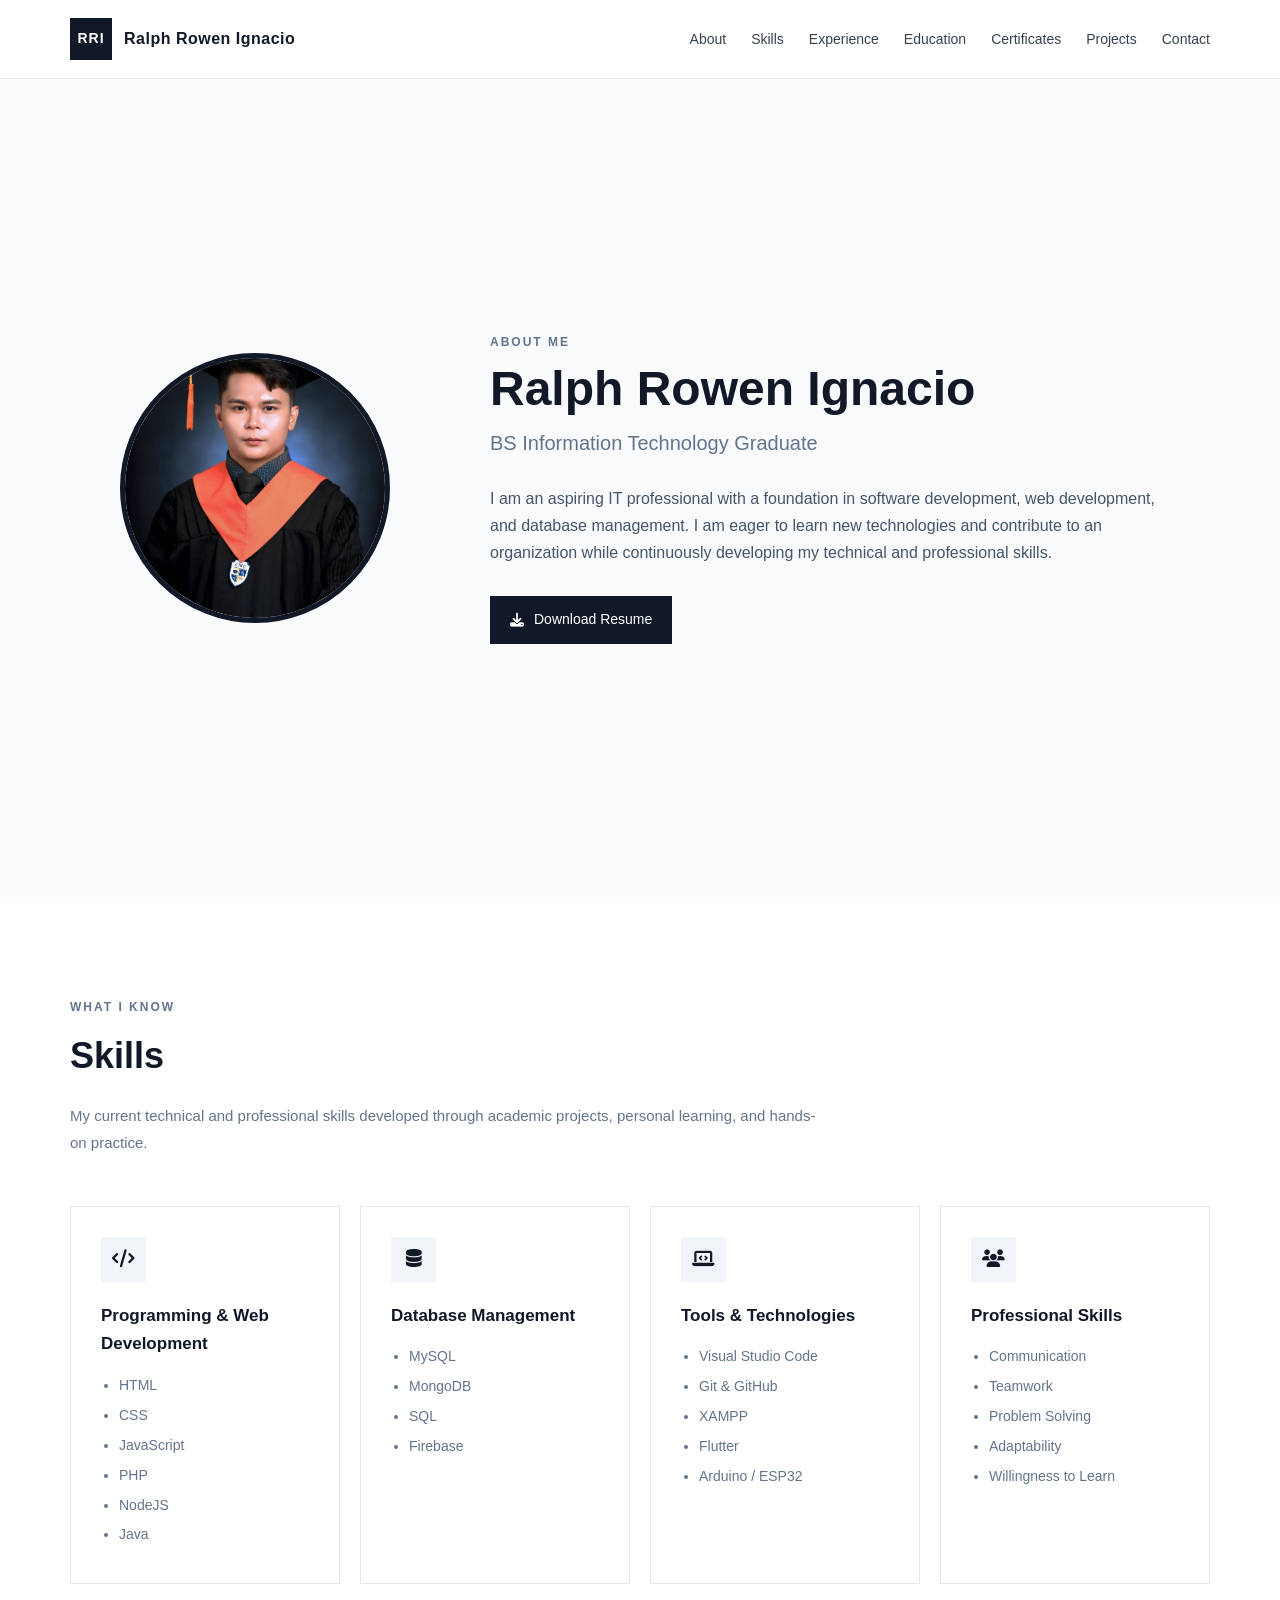
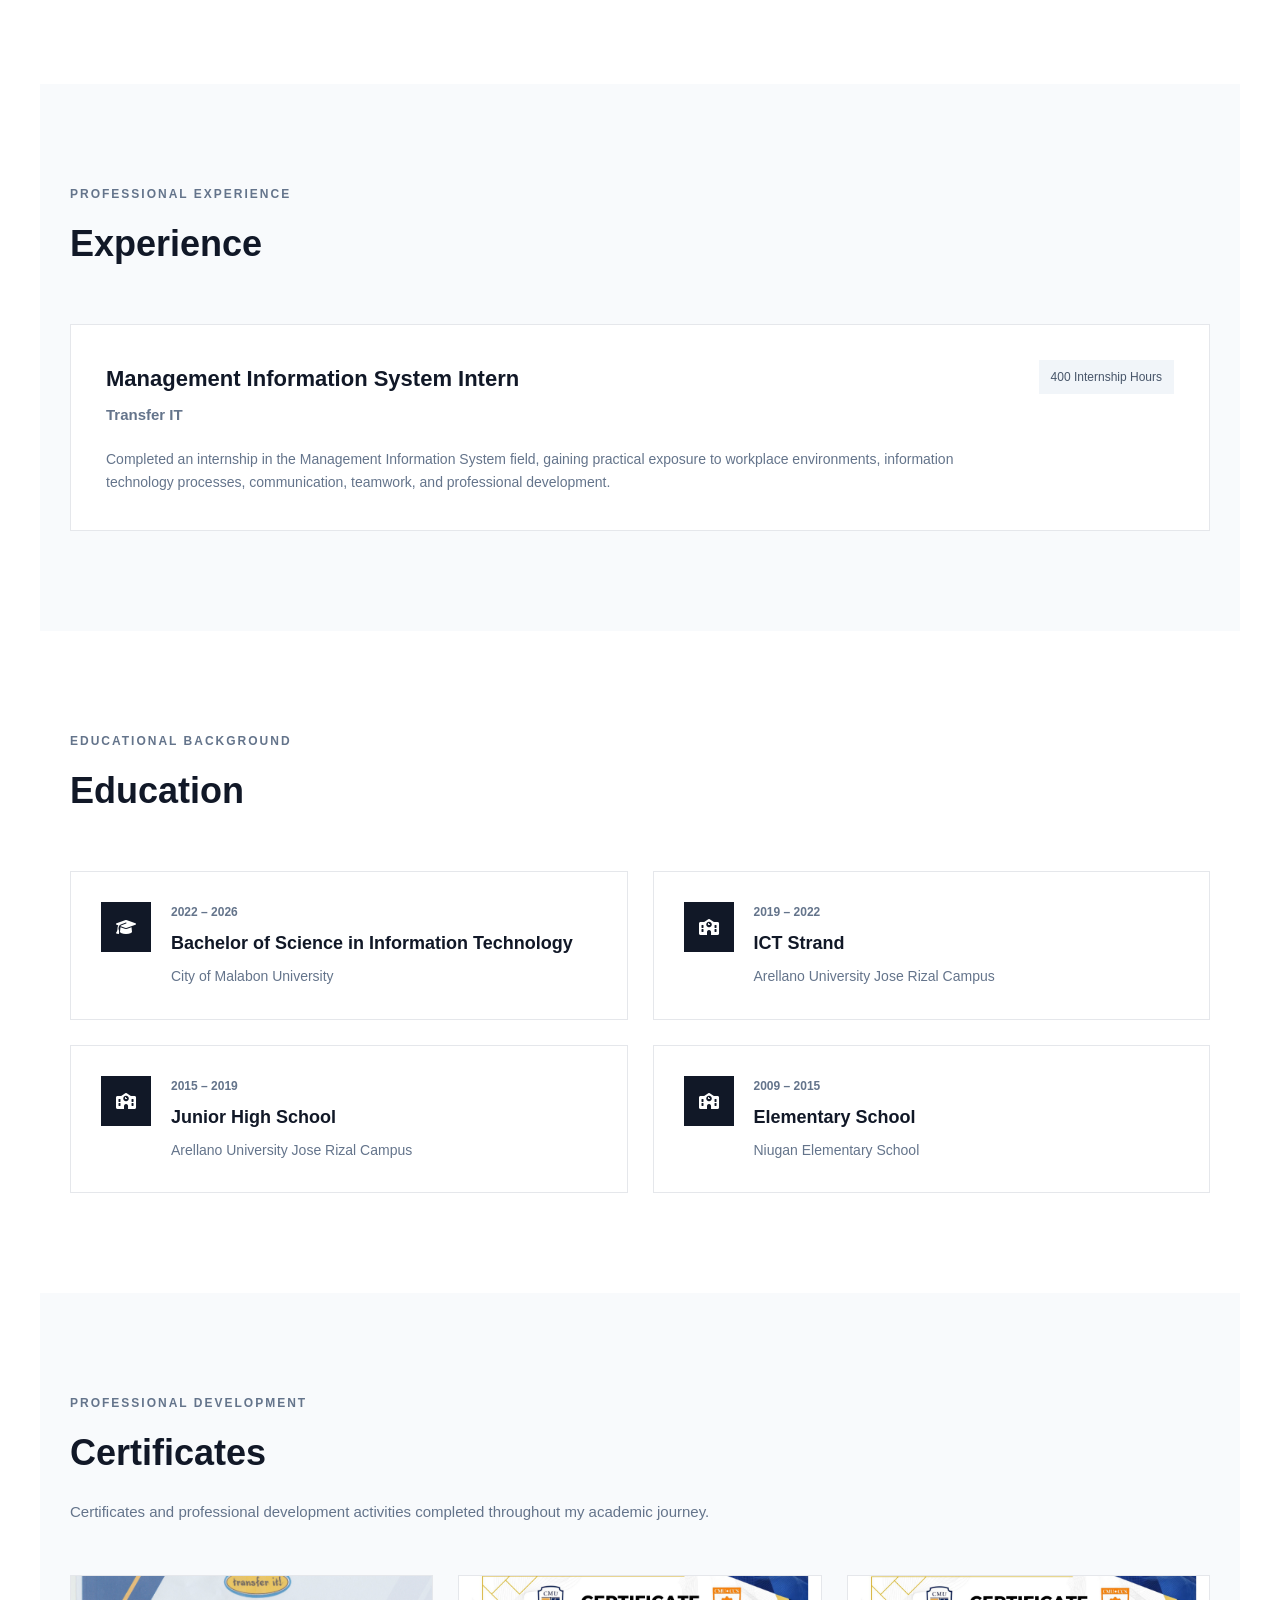
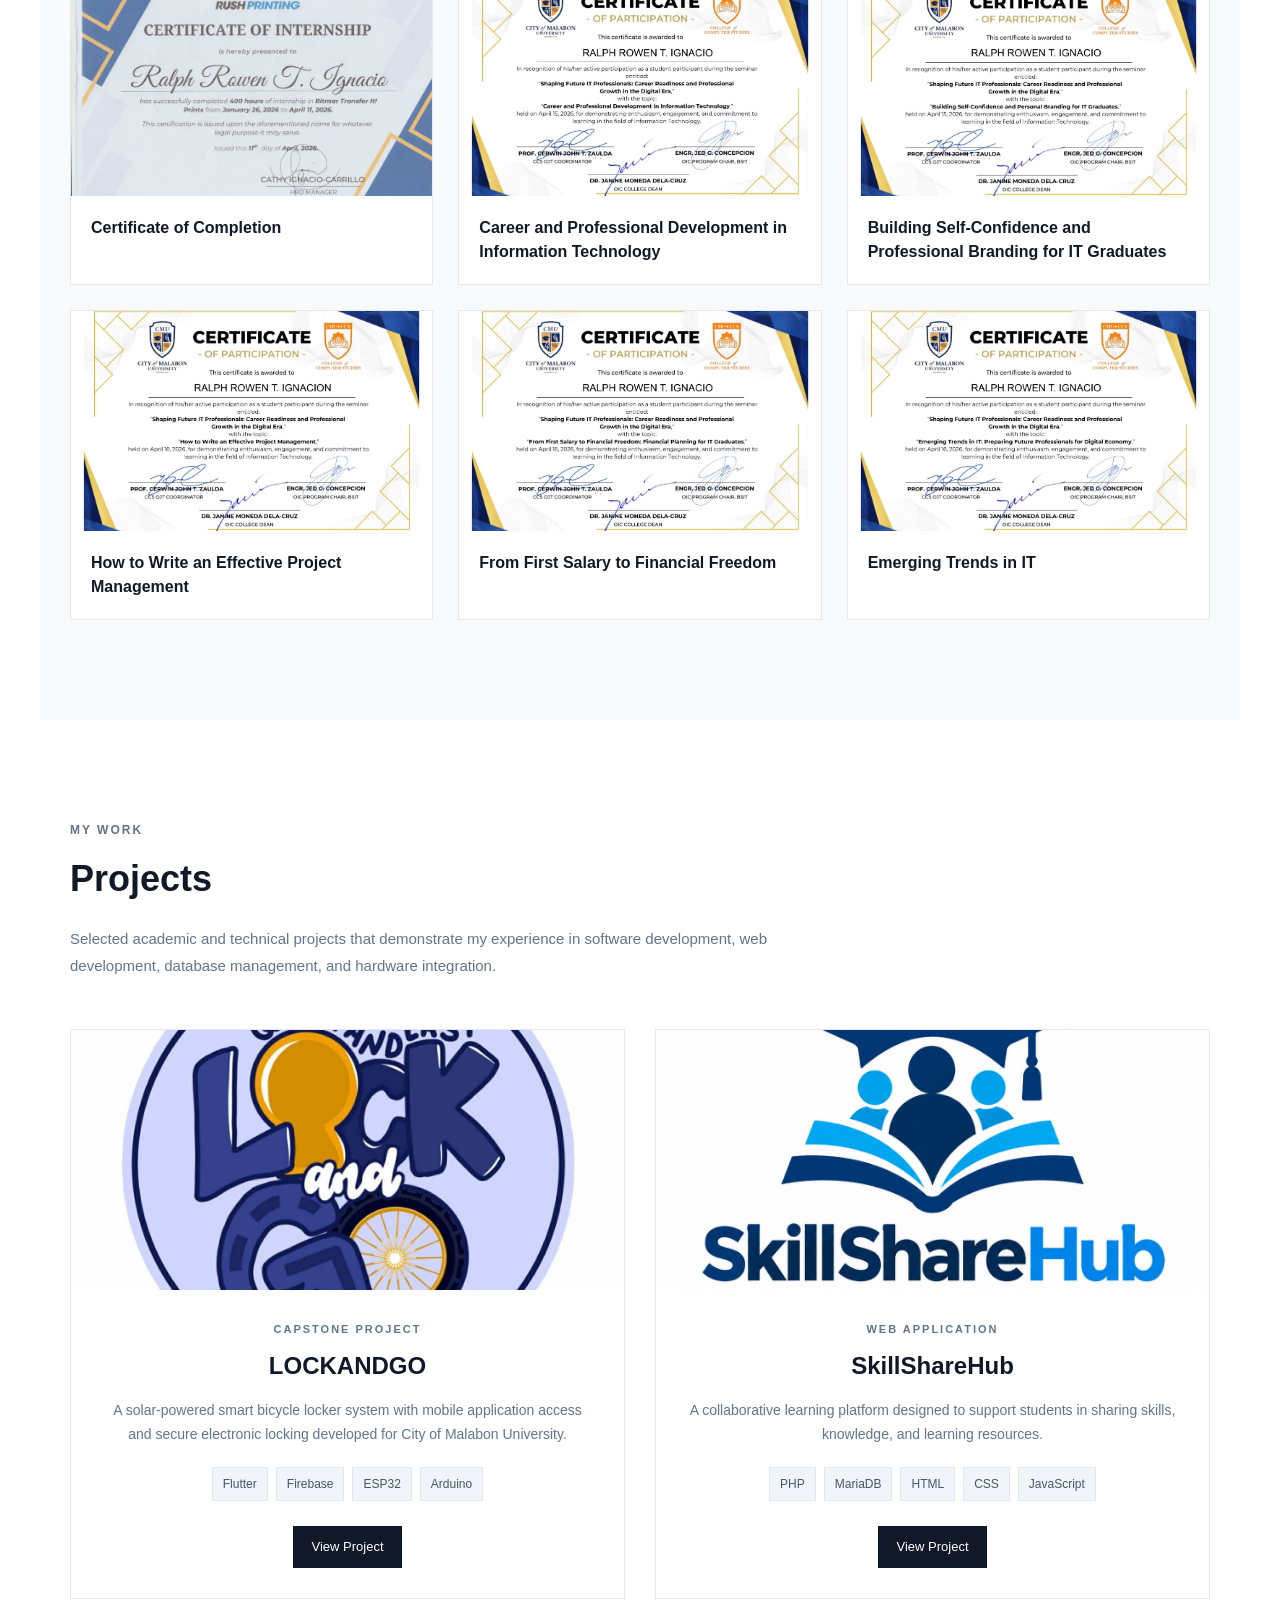
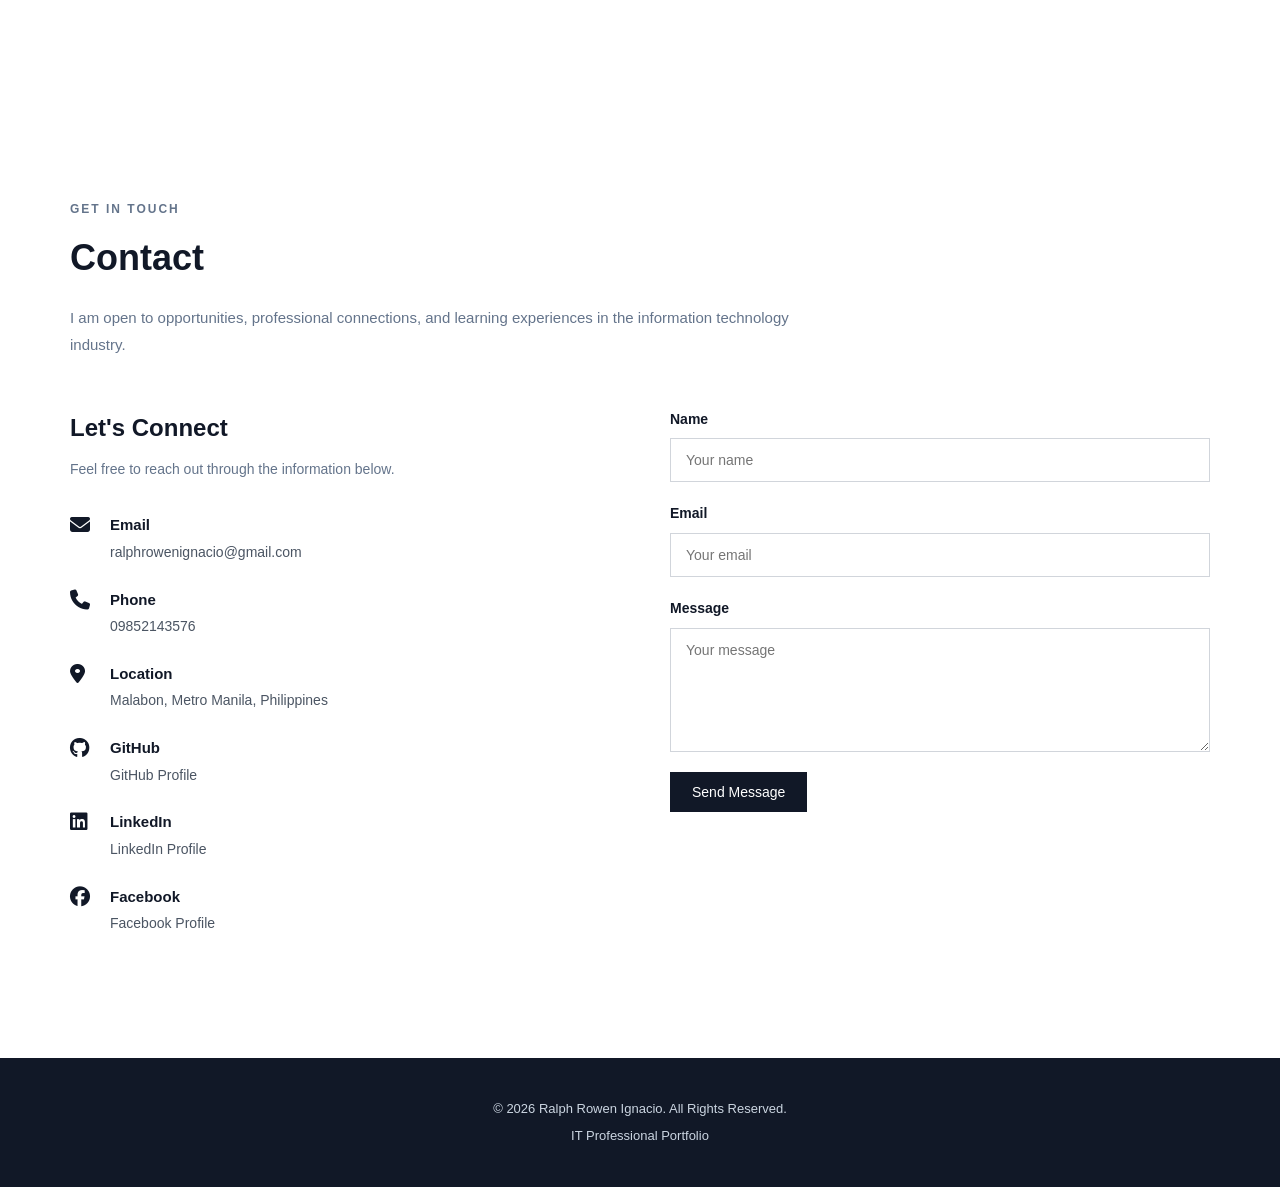
==== commit d2302149: "Update index.html" ====
--- a/index.html
+++ b/index.html
@@ -7,7 +7,7 @@
     <meta name="description" content="Ralph Rowen Ignacio - IT Professional Portfolio">
     <title>Ralph Rowen Ignacio | IT Portfolio</title>
 
-    <link rel="stylesheet" href="style.css">
+   <link rel="stylesheet" href="style.css?v=2">
 
     <!-- Font Awesome -->
     <link rel="stylesheet" href="https://cdnjs.cloudflare.com/ajax/libs/font-awesome/6.5.2/css/all.min.css">
@@ -511,7 +511,7 @@
         <p>IT Professional Portfolio</p>
     </footer>
 
-    <script src="script.js"></script>
+   <script src="script.js?v=2"></script>
 
 </body>
 
--- a/style.css
+++ b/style.css
@@ -1,1323 +1,967 @@
-/* =========================================================
-   GENERAL RESET
-========================================================= */
-
 * {
     margin: 0;
     padding: 0;
     box-sizing: border-box;
-    font-family: Arial, Helvetica, sans-serif;
 }
 
 html {
     scroll-behavior: smooth;
+    scroll-padding-top: 80px;
 }
 
 body {
-    line-height: 1.6;
-    width: 100%;
-    min-height: 100vh;
-
-    overflow-x: hidden;
-
-    background-color: #ffffff;
-    color: #111827;
+    font-family: Arial, Helvetica, sans-serif;
+    background: #ffffff;
+    color: #111827;
+    line-height: 1.7;
 }
 
 img {
     max-width: 100%;
-    height: auto;
-}
-
-button,
+}
+
 a {
-    font-family: inherit;
-}
-
-
-/* =========================================================
-   PAGE LOAD ANIMATION
-========================================================= */
-
-@keyframes fadeUp {
-    from {
-        opacity: 0;
-        transform: translateY(25px);
-    }
-
-    to {
-        opacity: 1;
-        transform: translateY(0);
-    }
-}
-
-@keyframes fadeIn {
-    from {
-        opacity: 0;
-    }
-
-    to {
-        opacity: 1;
-    }
-}
-
-@keyframes profileAppear {
-    from {
-        opacity: 0;
-        transform: scale(0.88);
-    }
-
-    to {
-        opacity: 1;
-        transform: scale(1);
-    }
-}
-
-
-/* =========================================================
-   NAVIGATION
-========================================================= */
-
-nav {
-    position: fixed;
-
+    color: inherit;
+}
+
+.navbar {
+    position: sticky;
     top: 0;
+    z-index: 1000;
+    width: 100%;
+    background: #ffffff;
+    border-bottom: 1px solid #e5e7eb;
+}
+
+.nav-container {
+    max-width: 1200px;
+    margin: 0 auto;
+    padding: 18px 30px;
+    display: flex;
+    align-items: center;
+    justify-content: space-between;
+}
+
+.logo {
+    display: flex;
+    align-items: center;
+    justify-content: center;
+    width: 45px;
+    height: 45px;
+    background: #111827;
+    color: #ffffff;
+    text-decoration: none;
+    font-size: 15px;
+    font-weight: bold;
+    letter-spacing: 1px;
+}
+
+.nav-menu {
+    display: flex;
+    align-items: center;
+    gap: 25px;
+    list-style: none;
+}
+
+.nav-menu a {
+    position: relative;
+    color: #374151;
+    text-decoration: none;
+    font-size: 14px;
+    transition: color 0.3s ease;
+}
+
+.nav-menu a:hover {
+    color: #111827;
+}
+
+.nav-menu a::after {
+    content: "";
+    position: absolute;
     left: 0;
-
-    width: 100%;
-    min-height: 60px;
-
-    z-index: 1000;
-
-    display: flex;
-
-    justify-content: space-between;
-    align-items: center;
-
-    padding: 8px 30px;
-
-    background-color: rgba(255, 255, 255, 0.96);
-
-    border-bottom: 1px solid #e5e7eb;
-
-    box-shadow:
-        0 2px 12px rgba(0, 0, 0, 0.04);
-
-    backdrop-filter: blur(10px);
-
-    animation: fadeIn 0.5s ease;
-}
-
-
-/* Portfolio name */
-
-nav h2 {
-    margin: 0;
-
-    font-size: 24px;
-
-    color: #111827;
-
-    white-space: nowrap;
-
-    animation: fadeUp 0.6s ease;
-}
-
-
-/* =========================================================
-   NAVIGATION LINKS
-========================================================= */
-
-nav ul {
-    display: flex;
-
-    align-items: center;
-
-    list-style: none;
-
-    gap: 20px;
-
-    margin: 0;
-    padding: 0;
-}
-
-nav ul li {
-    margin: 0;
-}
-
-nav ul li a {
-    position: relative;
-
-    display: inline-block;
-
-    padding: 5px 0;
-
-    text-decoration: none;
-
-    color: #111827;
-
-    font-size: 15px;
-
-    font-weight: 500;
-
-    transition:
-        color 0.3s ease,
-        transform 0.3s ease;
-}
-
-
-/* Animated underline */
-
-nav ul li a::after {
-    content: "";
-
-    position: absolute;
-
-    left: 0;
-    bottom: -4px;
-
+    bottom: -7px;
     width: 0;
     height: 2px;
-
-    background-color: #111827;
-
+    background: #111827;
     transition: width 0.3s ease;
 }
 
-nav ul li a:hover::after {
-    width: 100%;
-}
-
-nav ul li a:hover {
-    color: #475569;
-
-    transform: translateY(-1px);
-}
-
-
-/* =========================================================
-   HAMBURGER BUTTON
-========================================================= */
+.nav-menu a:hover::after {
+    width: 100%;
+}
 
 .hamburger {
     display: none;
-
+    width: 42px;
+    height: 42px;
+    padding: 8px;
     background: transparent;
-
-    border: none;
-
+    border: 1px solid #d1d5db;
     cursor: pointer;
-
-    width: 40px;
-    height: 40px;
-
-    padding: 0;
-
-    flex-shrink: 0;
-
-    flex-direction: column;
-
-    justify-content: center;
-    align-items: center;
-
-    gap: 5px;
 }
 
 .hamburger span {
     display: block;
-
-    width: 25px;
-    height: 3px;
-
-    background-color: #111827;
-
-    border-radius: 2px;
-
-    transition:
-        transform 0.3s ease,
-        opacity 0.3s ease,
-        width 0.3s ease;
-}
-
-.hamburger:hover span {
-    width: 28px;
-}
-
-
-/* =========================================================
-   GENERAL SECTIONS
-========================================================= */
-
-section {
-    padding: 70px 60px;
-
-    scroll-margin-top: 70px;
-}
-
-h1,
-h2 {
+    width: 100%;
+    height: 2px;
+    margin: 5px 0;
+    background: #111827;
+    transition: transform 0.3s ease, opacity 0.3s ease;
+}
+
+.hamburger.active span:nth-child(1) {
+    transform: translateY(7px) rotate(45deg);
+}
+
+.hamburger.active span:nth-child(2) {
+    opacity: 0;
+}
+
+.hamburger.active span:nth-child(3) {
+    transform: translateY(-7px) rotate(-45deg);
+}
+
+.section {
+    max-width: 1200px;
+    margin: 0 auto;
+    padding: 100px 30px;
+}
+
+.section-header {
+    max-width: 750px;
+    margin-bottom: 50px;
+}
+
+.section-label {
+    margin-bottom: 8px;
+    color: #64748b;
+    font-size: 12px;
+    font-weight: bold;
+    letter-spacing: 2px;
+}
+
+.section-header h2 {
     margin-bottom: 15px;
-}
-
-p {
+    color: #111827;
+    font-size: 36px;
+}
+
+.section-header > p:last-child {
+    color: #64748b;
+    font-size: 15px;
+    line-height: 1.8;
+}
+
+.logo {
+    display: flex;
+    align-items: center;
+    gap: 12px;
+    width: auto;
+    height: auto;
+    background: none;
+    text-decoration: none;
+}
+
+.logo-badge {
+    display: flex;
+    align-items: center;
+    justify-content: center;
+    width: 42px;
+    height: 42px;
+    background: #111827;
+    color: #ffffff;
+    font-size: 14px;
+    font-weight: bold;
+    letter-spacing: 1px;
+}
+
+.logo-text {
+    color: #111827;
+    font-size: 16px;
+    font-weight: bold;
+    letter-spacing: 0.5px;
+    white-space: nowrap;
+}
+
+.about-section {
+    min-height: calc(100vh - 82px);
+    display: flex;
+    align-items: center;
+    background: #f8fafc;
+}
+
+.about-container {
+    width: 100%;
+    max-width: 1100px;
+    margin: 0 auto;
+    padding: 100px 30px;
+    display: grid;
+    grid-template-columns: 300px 1fr;
+    align-items: center;
+    gap: 70px;
+}
+
+.about-image {
+    width: 270px;
+    height: 270px;
+    overflow: hidden;
+    border: 5px solid #111827;
+    border-radius: 50%;
+    background: #ffffff;
+}
+
+.about-image img {
+    width: 100%;
+    height: 100%;
+    display: block;
+    object-fit: cover;
+}
+
+.about-content h1 {
+    margin-bottom: 8px;
+    color: #111827;
+    font-size: 48px;
+    line-height: 1.2;
+}
+
+.about-content h2 {
+    margin-bottom: 25px;
+    color: #64748b;
+    font-size: 20px;
+    font-weight: normal;
+}
+
+.about-content > p:not(.section-label) {
     max-width: 700px;
-
-    margin-bottom: 15px;
-}
-
-
-/* =========================================================
-   ABOUT SECTION
-========================================================= */
-
-#about {
-    min-height: 100vh;
-
-    display: flex;
-
-    align-items: center;
-
-    padding: 100px 60px 80px;
-}
-
-
-/* Main About container */
-
-.about-container {
-    width: 100%;
-
-    max-width: 1200px;
-
-    margin: 0 auto;
-
-    display: flex;
-
-    align-items: center;
-
-    gap: 60px;
-}
-
-
-/* =========================================================
-   PROFILE PHOTO
-========================================================= */
-
-.profile-photo {
-    flex-shrink: 0;
-
-    display: flex;
-
-    justify-content: center;
-
-    align-items: center;
-
-    animation: profileAppear 0.8s ease;
-}
-
-.profile-photo img {
-    width: 250px;
-
-    height: 250px;
-
-    object-fit: cover;
-
-    object-position: center center;
-
-    border-radius: 50%;
-
-    border: 2px solid #111827;
-
-    display: block;
-
-    transition:
-        transform 0.4s ease,
-        box-shadow 0.4s ease;
-}
-
-.profile-photo img:hover {
-    transform: scale(1.04);
-
-    box-shadow:
-        0 15px 35px rgba(0, 0, 0, 0.15);
-}
-
-
-/* =========================================================
-   ABOUT CONTENT
-========================================================= */
-
-.about-content {
-    max-width: 750px;
-
-    animation: fadeUp 0.8s ease 0.15s both;
-}
-
-
-/* Name */
-
-.about-content h1 {
-    font-size: 45px;
-
-    line-height: 1.2;
-
-    margin-bottom: 10px;
-
-    color: #111827;
-}
-
-
-/* Professional title */
-
-.about-content h3 {
-    font-size: 22px;
-
-    line-height: 1.4;
-
-    margin-bottom: 20px;
-
+    margin-bottom: 30px;
     color: #475569;
-
-    font-weight: 600;
-}
-
-
-/* Description */
-
-.about-content p {
-    max-width: 750px;
-
-    font-size: 18px;
-
-    line-height: 1.7;
-
-    color: #475569;
-
-    margin-bottom: 25px;
-}
-
-
-/* =========================================================
-   RESUME BUTTON
-========================================================= */
-
-.resume-button,
-a[download] {
-    display: inline-block;
-
-    padding: 12px 22px;
-
-    border: 1px solid #111827;
-
+    font-size: 16px;
+}
+
+.resume-button {
+    display: inline-flex;
+    align-items: center;
+    gap: 10px;
+    padding: 12px 20px;
+    background: #111827;
+    color: #ffffff;
     text-decoration: none;
-
-    color: #111827;
-
-    background-color: transparent;
-
-    transition:
-        background-color 0.3s ease,
-        color 0.3s ease,
-        transform 0.3s ease,
-        box-shadow 0.3s ease;
-}
-
-.resume-button:hover,
-a[download]:hover {
-    background-color: #111827;
-
-    color: #ffffff;
-
-    transform: translateY(-3px);
-
-    box-shadow:
-        0 8px 18px rgba(0, 0, 0, 0.12);
-}
-
-.resume-button:active,
-a[download]:active {
-    transform: translateY(-1px);
-}
-
-
-/* =========================================================
-   SKILLS
-========================================================= */
-
-#skills {
-    padding: 70px 50px;
-
-    scroll-margin-top: 70px;
-}
-
-#skills h2 {
-    margin-bottom: 35px;
-
-    font-size: 40px;
-
-    color: #111827;
+    font-size: 14px;
+    transition: background 0.3s ease, transform 0.3s ease;
+}
+
+.resume-button:hover {
+    background: #334155;
+    transform: translateY(-2px);
+}
+
+.skills-section {
+    background: #ffffff;
 }
 
 .skills-container {
     display: grid;
-
-    grid-template-columns: repeat(2, 1fr);
-
-    gap: 30px;
-
-    max-width: 1200px;
-
-    margin: 0 auto;
-}
-
-
-/* Skill card */
+    grid-template-columns: repeat(4, 1fr);
+    gap: 20px;
+}
 
 .skill-category {
-    border: 1px solid #d1d5db;
-
-    padding: 25px;
-
-    background-color: #ffffff;
-
-    transition:
-        transform 0.35s ease,
-        box-shadow 0.35s ease,
-        border-color 0.35s ease;
+    padding: 30px;
+    background: #ffffff;
+    border: 1px solid #e5e7eb;
+    transition: transform 0.3s ease, box-shadow 0.3s ease;
 }
 
 .skill-category:hover {
-    transform: translateY(-7px);
-
-    border-color: #9ca3af;
-
-    box-shadow:
-        0 12px 28px rgba(0, 0, 0, 0.08);
+    transform: translateY(-5px);
+    box-shadow: 0 15px 30px rgba(0, 0, 0, 0.07);
+}
+
+.skill-icon {
+    width: 45px;
+    height: 45px;
+    margin-bottom: 20px;
+    display: flex;
+    align-items: center;
+    justify-content: center;
+    background: #f1f5f9;
+    color: #111827;
+    font-size: 18px;
 }
 
 .skill-category h3 {
     margin-bottom: 15px;
-
-    font-size: 21px;
-
-    color: #111827;
+    color: #111827;
+    font-size: 17px;
 }
 
 .skill-category ul {
-    padding-left: 20px;
-
+    padding-left: 18px;
+    color: #64748b;
+    font-size: 14px;
+}
+
+.skill-category li {
+    margin-bottom: 6px;
+}
+
+.experience-section {
+    background: #f8fafc;
+}
+
+.experience-card {
+    padding: 35px;
+    background: #ffffff;
+    border: 1px solid #e5e7eb;
+}
+
+.experience-header {
+    display: flex;
+    align-items: flex-start;
+    justify-content: space-between;
+    gap: 30px;
+    margin-bottom: 20px;
+}
+
+.experience-header h3 {
+    margin-bottom: 5px;
+    color: #111827;
+    font-size: 22px;
+}
+
+.company-name {
+    color: #64748b;
+    font-size: 15px;
+    font-weight: bold;
+}
+
+.experience-hours {
+    padding: 7px 12px;
+    background: #f1f5f9;
     color: #475569;
-}
-
-.skill-category li {
+    font-size: 12px;
+    white-space: nowrap;
+}
+
+.experience-description {
+    max-width: 850px;
+    color: #64748b;
+    font-size: 14px;
+}
+
+.education-container {
+    display: grid;
+    grid-template-columns: repeat(2, 1fr);
+    gap: 25px;
+}
+
+.education-card {
+    display: flex;
+    align-items: flex-start;
+    gap: 20px;
+    padding: 30px;
+    background: #ffffff;
+    border: 1px solid #e5e7eb;
+    transition: transform 0.3s ease, box-shadow 0.3s ease;
+}
+
+.education-card:hover {
+    transform: translateY(-4px);
+    box-shadow: 0 12px 30px rgba(0, 0, 0, 0.07);
+}
+
+.education-icon {
+    width: 50px;
+    height: 50px;
+    min-width: 50px;
+    display: flex;
+    align-items: center;
+    justify-content: center;
+    background: #111827;
+    color: #ffffff;
+}
+
+.education-date {
+    margin-bottom: 6px;
+    color: #64748b;
+    font-size: 12px;
+    font-weight: bold;
+}
+
+.education-card h3 {
+    margin-bottom: 6px;
+    color: #111827;
+    font-size: 18px;
+}
+
+.education-card p:last-child {
+    color: #64748b;
+    font-size: 14px;
+}
+
+.certificates-section {
+    background: #f8fafc;
+}
+
+.certificates-container {
+    display: grid;
+    grid-template-columns: repeat(3, 1fr);
+    gap: 25px;
+}
+
+.certificate-card {
+    overflow: hidden;
+    background: #ffffff;
+    border: 1px solid #e5e7eb;
+    transition: transform 0.3s ease, box-shadow 0.3s ease;
+}
+
+.certificate-card:hover {
+    transform: translateY(-5px);
+    box-shadow: 0 15px 30px rgba(0, 0, 0, 0.08);
+}
+
+.certificate-card img {
+    width: 100%;
+    height: 220px;
+    display: block;
+    object-fit: cover;
+    cursor: pointer;
+    transition: transform 0.4s ease;
+}
+
+.certificate-card:hover img {
+    transform: scale(1.03);
+}
+
+.certificate-card h3 {
+    padding: 20px;
+    color: #111827;
+    font-size: 16px;
+    line-height: 1.5;
+}
+
+.certificate-modal {
+    position: fixed;
+    inset: 0;
+    z-index: 2000;
+    display: none;
+    align-items: center;
+    justify-content: center;
+    padding: 30px;
+    background: rgba(0, 0, 0, 0.92);
+}
+
+.certificate-modal.show {
+    display: flex;
+}
+
+.certificate-modal-content {
+    display: flex;
+    flex-direction: column;
+    align-items: center;
+    max-width: 1000px;
+    width: 100%;
+}
+
+.modal-certificate-image {
+    max-width: 90vw;
+    max-height: 80vh;
+    object-fit: contain;
+    border: 2px solid #ffffff;
+}
+
+#modalCertificateTitle {
+    max-width: 800px;
+    margin-top: 15px;
+    color: #ffffff;
+    text-align: center;
+    font-size: 14px;
+}
+
+.certificate-close {
+    position: absolute;
+    top: 20px;
+    right: 30px;
+    width: 45px;
+    height: 45px;
+    border: none;
+    background: transparent;
+    color: #ffffff;
+    font-size: 40px;
+    line-height: 40px;
+    cursor: pointer;
+    transition: transform 0.3s ease, opacity 0.3s ease;
+}
+
+.certificate-close:hover {
+    transform: rotate(90deg);
+    opacity: 0.7;
+}
+
+.projects-section {
+    background: #ffffff;
+}
+
+.projects-container {
+    display: grid;
+    grid-template-columns: repeat(2, 1fr);
+    gap: 30px;
+}
+
+.project-card {
+    overflow: hidden;
+    background: #ffffff;
+    border: 1px solid #e5e7eb;
+    transition: transform 0.3s ease, box-shadow 0.3s ease;
+}
+
+.project-card:hover {
+    transform: translateY(-5px);
+    box-shadow: 0 15px 35px rgba(0, 0, 0, 0.08);
+}
+
+.project-image {
+    width: 100%;
+    height: 260px;
+    overflow: hidden;
+    background: #f8fafc;
+}
+
+.project-image img {
+    width: 100%;
+    height: 100%;
+    display: block;
+    object-fit: cover;
+    transition: transform 0.4s ease;
+}
+
+.project-card:hover .project-image img {
+    transform: scale(1.05);
+}
+
+.project-content {
+    padding: 30px;
+    text-align: center;
+}
+
+.project-technologies {
+    justify-content: center;
+}
+
+.project-type {
     margin-bottom: 8px;
-
-    transition:
-        transform 0.2s ease,
-        color 0.2s ease;
-}
-
-.skill-category li:hover {
-    transform: translateX(5px);
-
-    color: #111827;
-}
-
-
-/* =========================================================
-   CERTIFICATES
-========================================================= */
-
-#certificates {
-    padding: 80px 60px;
-
-    background-color: #ffffff;
-
-    scroll-margin-top: 70px;
-}
-
-#certificates h2 {
-    font-size: 45px;
-
-    margin-bottom: 40px;
-
-    color: #111827;
-}
-
-
-/* Certificate grid */
-
-.certificate-container {
+    color: #64748b;
+    font-size: 11px;
+    font-weight: bold;
+    letter-spacing: 2px;
+}
+
+.project-content h3 {
+    margin-bottom: 12px;
+    color: #111827;
+    font-size: 24px;
+}
+
+.project-content > p:not(.project-type) {
+    margin-bottom: 20px;
+    color: #64748b;
+    font-size: 14px;
+    line-height: 1.7;
+}
+
+.project-technologies {
+    display: flex;
+    flex-wrap: wrap;
+    gap: 8px;
+    margin-bottom: 25px;
+}
+
+.project-technologies span {
+    padding: 6px 10px;
+    background: #f1f5f9;
+    color: #475569;
+    font-size: 12px;
+    border: 1px solid #e2e8f0;
+}
+
+.project-button {
+    display: block;
+    width: fit-content;
+    margin: 0 auto;
+    padding: 10px 18px;
+    background: #111827;
+    color: #ffffff;
+    text-decoration: none;
+    font-size: 13px;
+    transition: background 0.3s ease, transform 0.3s ease;
+}
+
+.project-button:hover {
+    background: #334155;
+    transform: translateY(-2px);
+}
+
+.color-guide-section {
+    background: #f8fafc;
+}
+
+.color-guide-container {
     display: grid;
-
-    grid-template-columns: repeat(3, 1fr);
-
-    gap: 35px;
-
-    max-width: 1400px;
-
-    margin: 0 auto;
-}
-
-
-/* Certificate card */
-
-.certificate-card {
+    grid-template-columns: repeat(4, 1fr);
+    gap: 20px;
+}
+
+.color-card {
+    padding: 20px;
+    background: #ffffff;
+    border: 1px solid #e5e7eb;
     text-align: center;
-
-    overflow: hidden;
-
-    animation: fadeUp 0.7s ease both;
-}
-
-
-/* Certificate image */
-
-.certificate-card img {
-    width: 100%;
-
-    height: auto;
-
-    display: block;
-
+}
+
+.color-preview {
+    width: 100%;
+    height: 100px;
+    margin-bottom: 15px;
+    border: 1px solid #e5e7eb;
+}
+
+.color-card h3 {
+    margin-bottom: 5px;
+    color: #111827;
+    font-size: 15px;
+}
+
+.color-card p {
+    color: #64748b;
+    font-size: 13px;
+}
+
+.contact-section {
+    background: #ffffff;
+}
+
+.contact-container {
+    display: grid;
+    grid-template-columns: 1fr 1fr;
+    gap: 60px;
+}
+
+.contact-information h3 {
+    margin-bottom: 10px;
+    color: #111827;
+    font-size: 24px;
+}
+
+.contact-information > p {
+    margin-bottom: 30px;
+    color: #64748b;
+    font-size: 14px;
+}
+
+.contact-item {
+    display: flex;
+    align-items: flex-start;
+    gap: 15px;
+    margin-bottom: 22px;
+}
+
+.contact-icon {
+    width: 25px;
+    min-width: 25px;
+    margin-top: 3px;
+    font-size: 20px;
+    color: #111827;
+    transition: transform 0.3s ease, color 0.3s ease;
+}
+
+.contact-item:hover .contact-icon {
+    color: #64748b;
+    transform: scale(1.15);
+}
+
+.contact-item > div {
+    display: flex;
+    flex-direction: column;
+    gap: 3px;
+}
+
+.contact-item strong {
+    color: #111827;
+    font-size: 15px;
+}
+
+.contact-item span,
+.contact-item a {
+    color: #4b5563;
+    font-size: 14px;
+}
+
+.contact-item a {
+    text-decoration: none;
+    transition: color 0.3s ease;
+}
+
+.contact-item a:hover {
+    color: #111827;
+    text-decoration: underline;
+}
+
+.contact-form {
+    display: flex;
+    flex-direction: column;
+}
+
+.contact-form label {
+    margin-bottom: 7px;
+    color: #111827;
+    font-size: 14px;
+    font-weight: bold;
+}
+
+.contact-form input,
+.contact-form textarea {
+    width: 100%;
+    margin-bottom: 20px;
+    padding: 13px 15px;
+    background: #ffffff;
+    border: 1px solid #d1d5db;
+    outline: none;
+    color: #111827;
+    font-family: inherit;
+    font-size: 14px;
+    transition: border-color 0.3s ease, box-shadow 0.3s ease;
+}
+
+.contact-form input:focus,
+.contact-form textarea:focus {
+    border-color: #64748b;
+    box-shadow: 0 0 0 3px rgba(100, 116, 139, 0.1);
+}
+
+.contact-form textarea {
+    resize: vertical;
+}
+
+.contact-form button {
+    width: fit-content;
+    padding: 12px 22px;
+    background: #111827;
+    border: none;
+    color: #ffffff;
+    font-size: 14px;
     cursor: pointer;
-
-    border: 1px solid #d1d5db;
-
-    transition:
-        transform 0.35s ease,
-        box-shadow 0.35s ease;
-}
-
-.certificate-card img:hover {
-    transform: translateY(-7px);
-
-    box-shadow:
-        0 14px 30px rgba(0, 0, 0, 0.14);
-}
-
-
-/* Certificate title */
-
-.certificate-card h3 {
-    margin-top: 20px;
-
-    font-size: 20px;
-
-    line-height: 1.5;
-
-    color: #111827;
-}
-
-
-/* =========================================================
-   CERTIFICATE MODAL
-========================================================= */
-
-.certificate-modal {
-    display: none;
-
-    position: fixed;
-
-    z-index: 9999;
-
-    top: 0;
-    left: 0;
-
-    width: 100%;
-    height: 100%;
-
-    background-color: rgba(0, 0, 0, 0.92);
-
-    justify-content: center;
-
-    align-items: center;
-
-    flex-direction: column;
-
-    padding: 40px;
-
-    animation: fadeIn 0.25s ease;
-}
-
-
-/* Large certificate image */
-
-.modal-certificate-image {
-    max-width: 90%;
-
-    max-height: 80vh;
-
-    width: auto;
-
-    height: auto;
-
-    object-fit: contain;
-
-    border: 2px solid #ffffff;
-
-    box-shadow:
-        0 15px 45px rgba(0, 0, 0, 0.5);
-
-    animation: certificateZoom 0.3s ease;
-}
-
-
-/* Certificate modal animation */
-
-@keyframes certificateZoom {
-    from {
-        opacity: 0;
-
-        transform: scale(0.90);
-    }
-
-    to {
-        opacity: 1;
-
-        transform: scale(1);
-    }
-}
-
-
-/* Modal title */
-
-#modalCertificateTitle {
-    color: #ffffff;
-
-    font-size: 20px;
-
-    margin-top: 15px;
-
+    transition: background 0.3s ease, transform 0.3s ease;
+}
+
+.contact-form button:hover {
+    background: #334155;
+    transform: translateY(-2px);
+}
+
+.footer {
+    padding: 40px 20px;
+    background: #111827;
+    color: #cbd5e1;
     text-align: center;
-
-    max-width: 800px;
-}
-
-
-/* Close button */
-
-.close-button {
-    position: absolute;
-
-    top: 20px;
-
-    right: 35px;
-
-    color: #ffffff;
-
-    font-size: 45px;
-
-    font-weight: bold;
-
-    cursor: pointer;
-
-    line-height: 1;
-
-    transition:
-        color 0.3s ease,
-        transform 0.3s ease;
-}
-
-.close-button:hover {
-    color: #cccccc;
-
-    transform: rotate(90deg) scale(1.1);
-}
-
-
-/* =========================================================
-   TABLET
-   1200px
-========================================================= */
-
-@media (max-width: 1200px) {
-
-    /* About */
+}
+
+.footer p {
+    font-size: 13px;
+}
+
+.footer p:first-child {
+    margin-bottom: 5px;
+}
+
+.scroll-animation {
+    opacity: 0;
+    transform: translateY(25px);
+    transition: opacity 0.6s ease, transform 0.6s ease;
+}
+
+.scroll-animation.visible {
+    opacity: 1;
+    transform: translateY(0);
+}
+
+@media (max-width: 1000px) {
+    .skills-container {
+        grid-template-columns: repeat(2, 1fr);
+    }
+
+    .certificates-container {
+        grid-template-columns: repeat(2, 1fr);
+    }
+
+    .color-guide-container {
+        grid-template-columns: repeat(2, 1fr);
+    }
 
     .about-container {
-        max-width: 1000px;
-
+        grid-template-columns: 250px 1fr;
         gap: 40px;
     }
 
-    .about-content {
-        max-width: 650px;
+    .about-image {
+        width: 230px;
+        height: 230px;
     }
 
     .about-content h1 {
         font-size: 40px;
     }
-
-
-    /* Certificates */
-
-    .certificate-container {
-        grid-template-columns: repeat(2, 1fr);
-    }
-}
-
-
-/* =========================================================
-   TABLET
-   900px
-========================================================= */
-
-@media (max-width: 900px) {
-
-    /* Navigation */
-
-    nav {
-        padding: 10px 20px;
-    }
-
-    nav ul {
-        gap: 15px;
-    }
-
-    nav ul li a {
-        font-size: 15px;
-    }
-
-
-    /* =====================================================
-       ABOUT
-    ===================================================== */
-
-    #about {
-        padding: 100px 40px 70px;
+}
+
+@media (max-width: 800px) {
+    .nav-container {
+        padding: 15px 20px;
+    }
+
+    .hamburger {
+        display: block;
+    }
+
+    .nav-menu {
+        position: absolute;
+        top: 76px;
+        left: 0;
+        width: 100%;
+        display: none;
+        flex-direction: column;
+        align-items: stretch;
+        gap: 0;
+        padding: 10px 20px 20px;
+        background: #ffffff;
+        border-bottom: 1px solid #e5e7eb;
+    }
+
+    .nav-menu.active {
+        display: flex;
+    }
+
+    .nav-menu li {
+        width: 100%;
+    }
+
+    .nav-menu a {
+        display: block;
+        padding: 12px 5px;
+    }
+
+    .nav-menu a::after {
+        display: none;
     }
 
     .about-container {
-        gap: 35px;
-    }
-
-    .profile-photo img {
-        width: 200px;
-
-        height: 200px;
+        grid-template-columns: 1fr;
+        text-align: center;
+        justify-items: center;
+    }
+
+    .about-content {
+        display: flex;
+        flex-direction: column;
+        align-items: center;
     }
 
     .about-content h1 {
-        font-size: 36px;
-    }
-
-    .about-content h3 {
-        font-size: 20px;
-    }
-
-    .about-content p {
+        font-size: 38px;
+    }
+
+    .projects-container {
+        grid-template-columns: 1fr;
+    }
+
+    .contact-container {
+        grid-template-columns: 1fr;
+        gap: 50px;
+    }
+
+    .education-container {
+        grid-template-columns: 1fr;
+    }
+
+    .experience-header {
+        flex-direction: column;
+        gap: 10px;
+    }
+}
+
+@media (max-width: 550px) {
+    .section {
+        padding: 70px 20px;
+    }
+
+    .section-header h2 {
+        font-size: 30px;
+    }
+
+    .about-container {
+        padding: 70px 20px;
+    }
+
+    .about-image {
+        width: 190px;
+        height: 190px;
+    }
+
+    .about-content h1 {
+        font-size: 32px;
+    }
+
+    .about-content h2 {
         font-size: 17px;
-    }
-
-
-    /* =====================================================
-       SKILLS
-    ===================================================== */
-
-    #skills {
-        padding: 60px 40px;
-    }
-
-    .skills-container {
-        grid-template-columns: repeat(2, 1fr);
-
-        gap: 25px;
-    }
-
-
-    /* =====================================================
-       CERTIFICATES
-    ===================================================== */
-
-    #certificates {
-        padding: 70px 40px;
-    }
-
-    .certificate-container {
-        grid-template-columns: repeat(2, 1fr);
-    }
-}
-
-
-/* =========================================================
-   MOBILE
-   700px
-========================================================= */
-
-@media (max-width: 700px) {
-
-    /* =====================================================
-       MOBILE NAVIGATION
-    ===================================================== */
-
-    nav {
-        min-height: 60px;
-
-        padding: 10px 20px;
-
-        flex-direction: row;
-
-        justify-content: space-between;
-
-        align-items: center;
-
-        flex-wrap: wrap;
-    }
-
-    nav h2 {
-        font-size: 21px;
-
-        max-width: calc(100% - 55px);
-
-        overflow: hidden;
-
-        text-overflow: ellipsis;
-
-        white-space: nowrap;
-    }
-
-
-    /* Show hamburger */
-
-    .hamburger {
-        display: flex;
-    }
-
-
-    /* =====================================================
-       MOBILE MENU
-    ===================================================== */
-
-    nav ul,
-    #navMenu {
-        display: none;
-
-        width: 100%;
-
-        flex-basis: 100%;
-
-        flex-direction: column;
-
-        align-items: center;
-
-        gap: 0;
-
-        margin: 10px 0 0 0;
-
-        padding: 8px 0 5px;
-
-        border-top: 1px solid #eeeeee;
-    }
-
-
-    /* Show menu */
-
-    nav ul.active,
-    #navMenu.active {
-        display: flex;
-
-        animation: fadeUp 0.25s ease;
-    }
-
-
-    /* Navigation items */
-
-    nav ul li {
-        width: 100%;
-
-        text-align: center;
-    }
-
-    nav ul li a {
-        display: block;
-
-        width: 100%;
-
-        padding: 12px 10px;
-
-        font-size: 16px;
-    }
-
-
-    /* Remove desktop underline */
-
-    nav ul li a::after {
-        display: none;
-    }
-
-    nav ul li a:hover {
-        background-color: #f5f5f5;
-
-        color: #111827;
-
-        transform: none;
-    }
-
-
-    /* =====================================================
-       HAMBURGER → X
-    ===================================================== */
-
-    .hamburger.active span:nth-child(1) {
-        transform: rotate(45deg) translate(6px, 6px);
-    }
-
-    .hamburger.active span:nth-child(2) {
-        opacity: 0;
-    }
-
-    .hamburger.active span:nth-child(3) {
-        transform: rotate(-45deg) translate(6px, -6px);
-    }
-
-
-    /* =====================================================
-       GENERAL MOBILE SECTIONS
-    ===================================================== */
-
-    section {
-        padding: 60px 25px;
-
-        scroll-margin-top: 80px;
-    }
-
-
-    /* =====================================================
-       ABOUT
-    ===================================================== */
-
-    #about {
-        min-height: auto;
-
-        padding: 120px 25px 70px;
-    }
-
-
-    /*
-       IMPORTANT:
-       The About section becomes vertical on mobile.
-    */
-
-    .about-container {
-        width: 100%;
-
-        display: flex;
-
-        flex-direction: column;
-
-        align-items: center;
-
-        text-align: center;
-
-        gap: 0;
-    }
-
-
-    /* Center profile picture */
-
-    .profile-photo {
-        width: 100%;
-
-        display: flex;
-
-        justify-content: center;
-
-        align-items: center;
-
-        margin-bottom: 30px;
-    }
-
-    .profile-photo img {
-        width: 200px;
-
-        height: 200px;
-
-        object-fit: cover;
-
-        object-position: center center;
-
-        margin: 0 auto;
-    }
-
-
-    /* About content */
-
-    .about-content {
-        width: 100%;
-
-        max-width: 650px;
-
-        display: flex;
-
-        flex-direction: column;
-
-        align-items: center;
-
-        animation: fadeUp 0.7s ease;
-    }
-
-
-    /* Name */
-
-    .about-content h1 {
-        width: 100%;
-
-        font-size: 35px;
-
-        line-height: 1.2;
-
-        margin-bottom: 10px;
-    }
-
-
-    /* Professional title */
-
-    .about-content h3 {
-        width: 100%;
-
-        font-size: 19px;
-
-        line-height: 1.4;
-
-        margin-bottom: 20px;
-    }
-
-
-    /* Description */
-
-    .about-content p {
-        width: 100%;
-
-        max-width: 650px;
-
-        font-size: 16px;
-
-        line-height: 1.6;
-
-        margin-bottom: 25px;
-    }
-
-
-    /* Resume button */
-
-    .about-content .resume-button,
-    .about-content a[download] {
-        align-self: center;
-
-        margin-top: 5px;
-    }
-
-
-    /* =====================================================
-       SKILLS
-    ===================================================== */
-
-    #skills {
-        padding: 60px 25px;
-
-        scroll-margin-top: 80px;
-    }
-
-    #skills h2 {
-        font-size: 35px;
-
-        margin-bottom: 30px;
     }
 
     .skills-container {
         grid-template-columns: 1fr;
-
-        gap: 20px;
-    }
-
-    .skill-category {
-        padding: 20px;
-    }
-
-
-    /* =====================================================
-       CERTIFICATES
-    ===================================================== */
-
-    #certificates {
-        padding: 60px 25px;
-
-        scroll-margin-top: 80px;
-    }
-
-    #certificates h2 {
+    }
+
+    .certificates-container {
+        grid-template-columns: 1fr;
+    }
+
+    .color-guide-container {
+        grid-template-columns: 1fr;
+    }
+
+    .certificate-card img {
+        height: 240px;
+    }
+
+    .project-image {
+        height: 220px;
+    }
+
+    .project-content {
+        padding: 25px;
+    }
+
+    .contact-container {
+        gap: 35px;
+    }
+
+    .certificate-close {
+        top: 10px;
+        right: 15px;
         font-size: 35px;
-
-        margin-bottom: 30px;
-    }
-
-    .certificate-container {
-        grid-template-columns: 1fr;
-
-        gap: 40px;
-    }
-
-    .certificate-card h3 {
-        font-size: 18px;
-    }
-
-
-    /* =====================================================
-       CERTIFICATE MODAL
-    ===================================================== */
-
-    .certificate-modal {
-        padding: 20px;
     }
 
     .modal-certificate-image {
-        max-width: 95%;
-
+        max-width: 95vw;
         max-height: 75vh;
     }
-
-    #modalCertificateTitle {
-        font-size: 16px;
-
-        max-width: 90%;
-    }
-
-    .close-button {
-        top: 15px;
-
-        right: 20px;
-
-        font-size: 35px;
-    }
-}
-
-
-/* =========================================================
-   SMALL MOBILE
-   400px
-========================================================= */
-
-@media (max-width: 400px) {
-
-    /* =====================================================
-       NAVIGATION
-    ===================================================== */
-
-    nav {
-        padding: 9px 15px;
-    }
-
-    nav h2 {
-        font-size: 18px;
-
-        max-width: calc(100% - 50px);
-    }
-
-
-    /* Smaller hamburger */
-
-    .hamburger {
-        width: 35px;
-
-        height: 35px;
-    }
-
-    .hamburger span {
-        width: 23px;
-
-        height: 3px;
-    }
-
-
-    /* Smaller menu */
-
-    nav ul li a {
-        padding: 11px 8px;
-
-        font-size: 15px;
-    }
-
-
-    /* =====================================================
-       ABOUT
-    ===================================================== */
-
-    #about {
-        padding-left: 20px;
-
-        padding-right: 20px;
-    }
-
-    .profile-photo img {
-        width: 170px;
-
-        height: 170px;
-    }
-
-    .about-content h1 {
-        font-size: 28px;
-    }
-
-    .about-content h3 {
-        font-size: 17px;
-    }
-
-    .about-content p {
-        font-size: 15px;
-    }
-
-    .about-content .resume-button,
-    .about-content a[download] {
-        padding: 11px 18px;
-
-        font-size: 14px;
-    }
-
-
-    /* =====================================================
-       SKILLS
-    ===================================================== */
-
-    #skills {
-        padding-left: 20px;
-
-        padding-right: 20px;
-    }
-
-
-    /* =====================================================
-       CERTIFICATES
-    ===================================================== */
-
-    #certificates {
-        padding-left: 20px;
-
-        padding-right: 20px;
-    }
-
-    #certificates h2 {
-        font-size: 30px;
-    }
-}
-
-
-/* =========================================================
-   REDUCED MOTION
-========================================================= */
+}
 
 @media (prefers-reduced-motion: reduce) {
-
     html {
         scroll-behavior: auto;
     }
 
-    *,
-    *::before,
-    *::after {
-        animation-duration: 0.01ms !important;
-
-        animation-iteration-count: 1 !important;
-
-        transition-duration: 0.01ms !important;
-    }
-}+    .scroll-animation {
+        opacity: 1;
+        transform: none;
+        transition: none;
+    }
+}
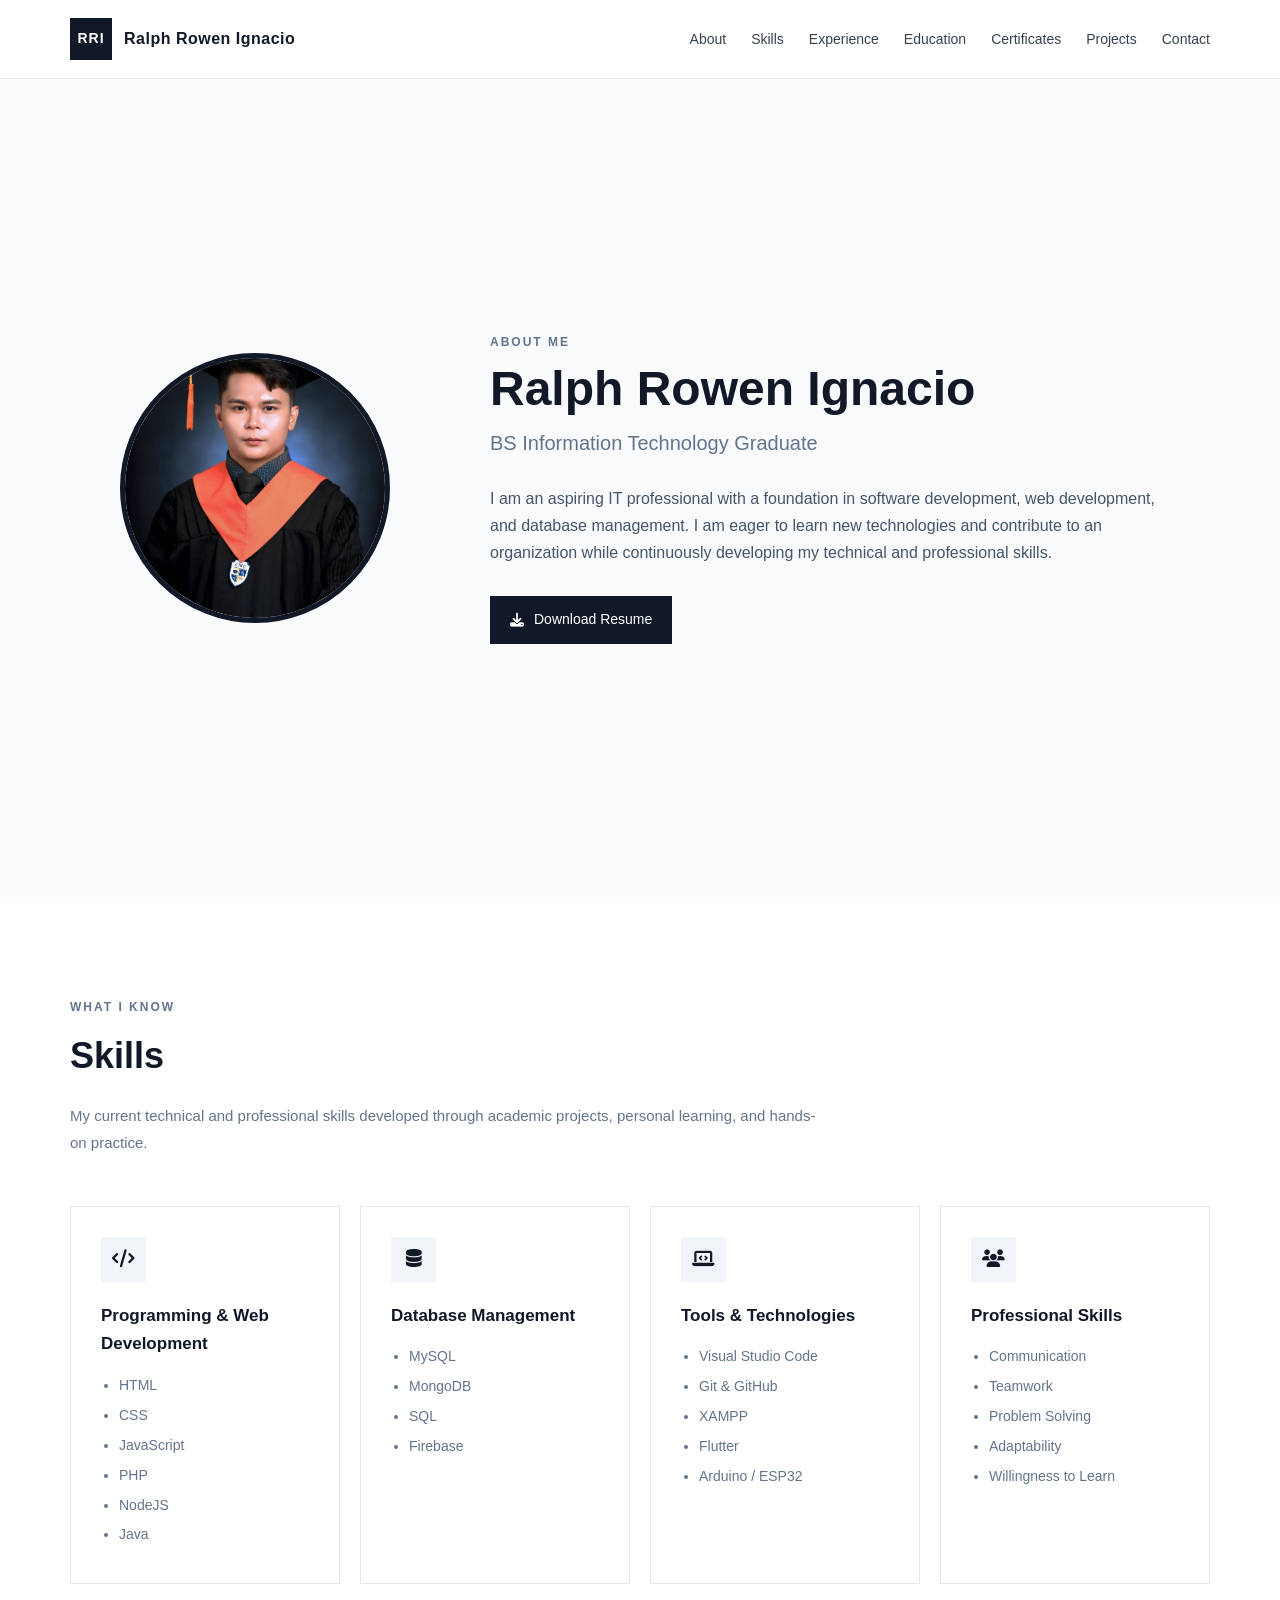
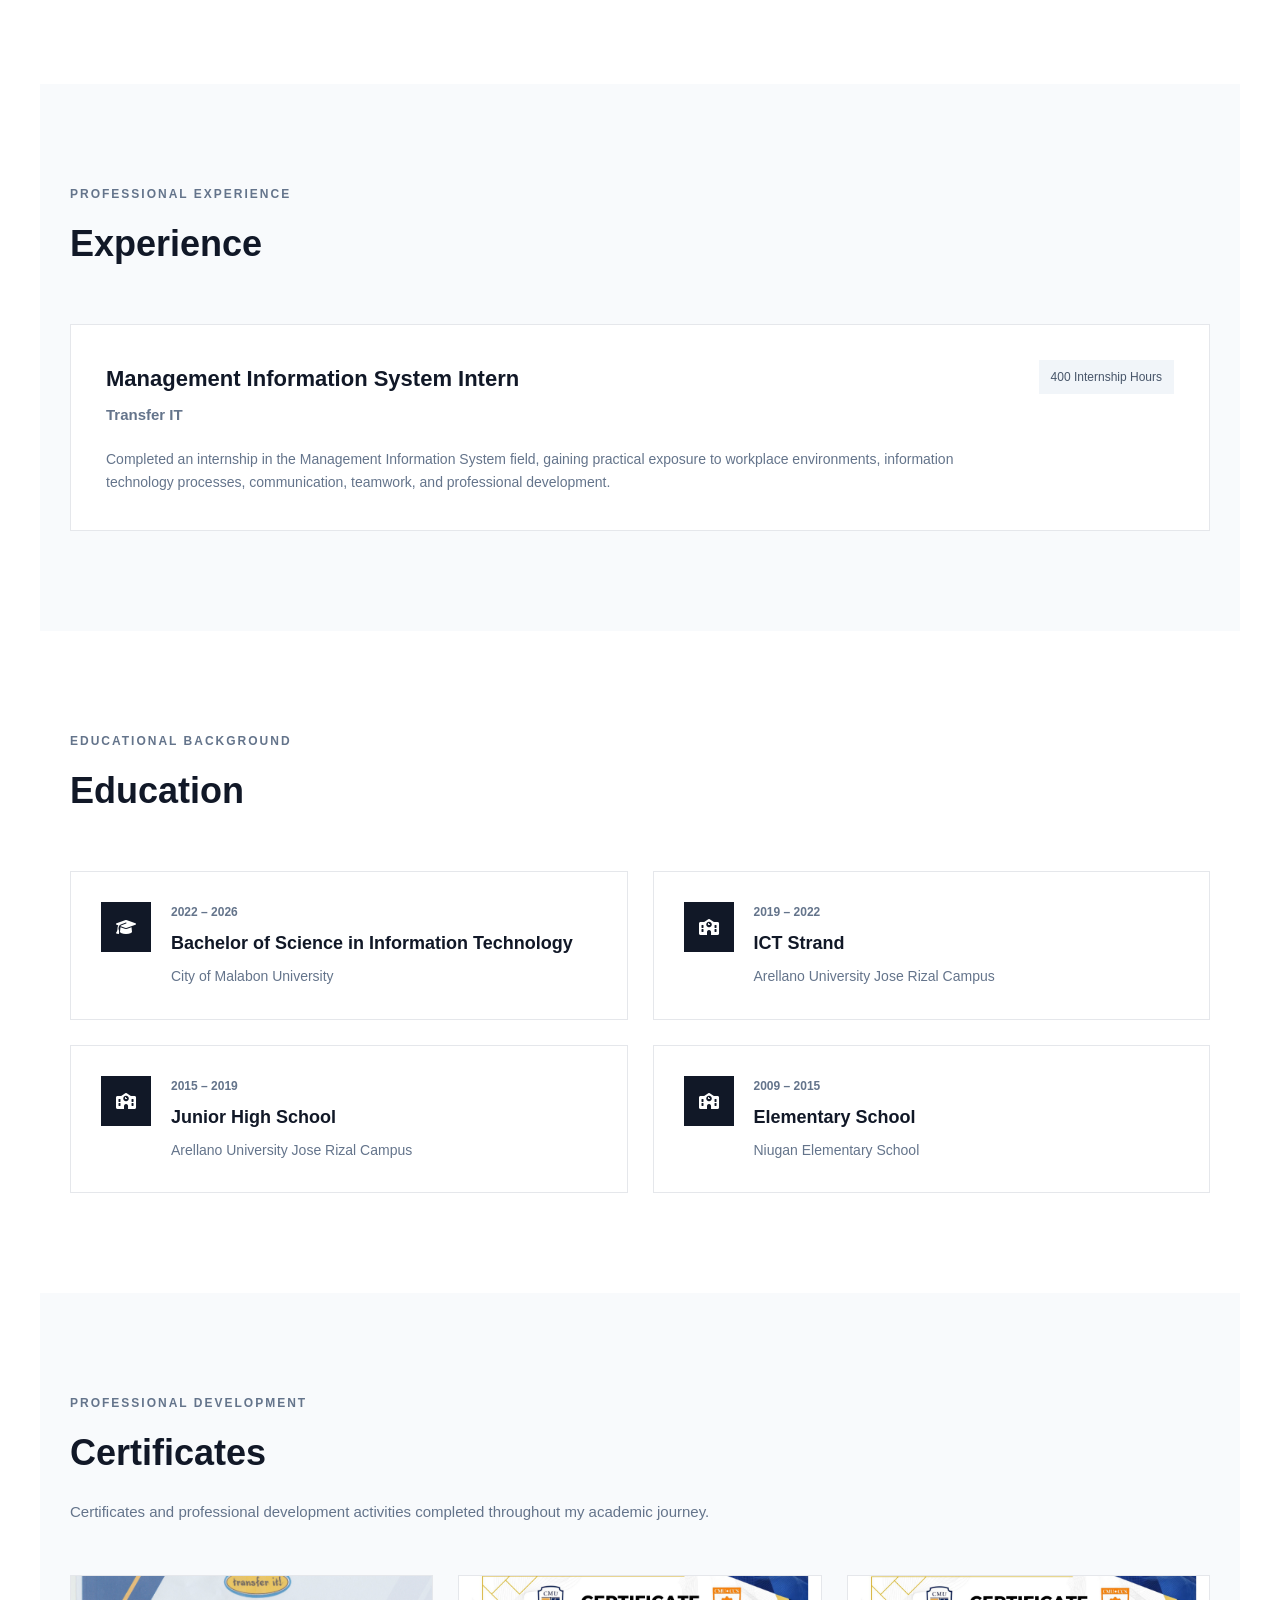
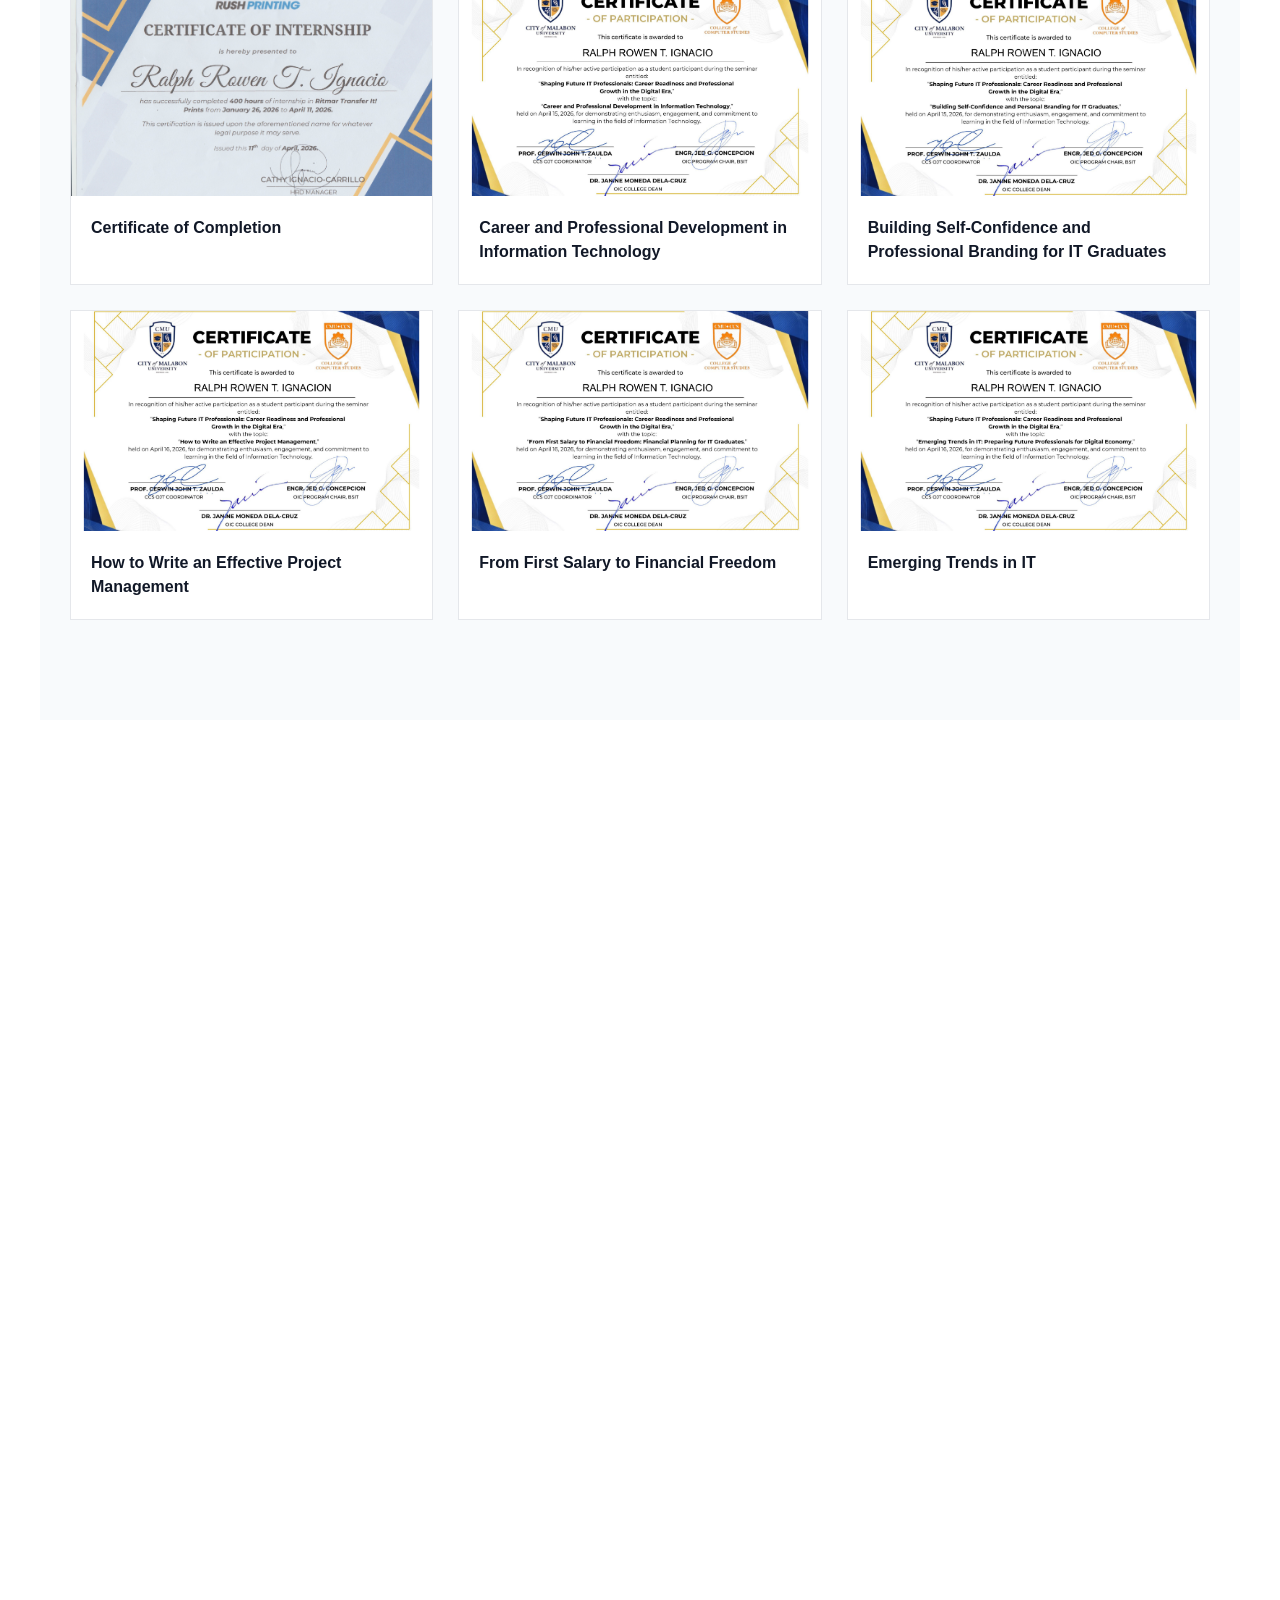
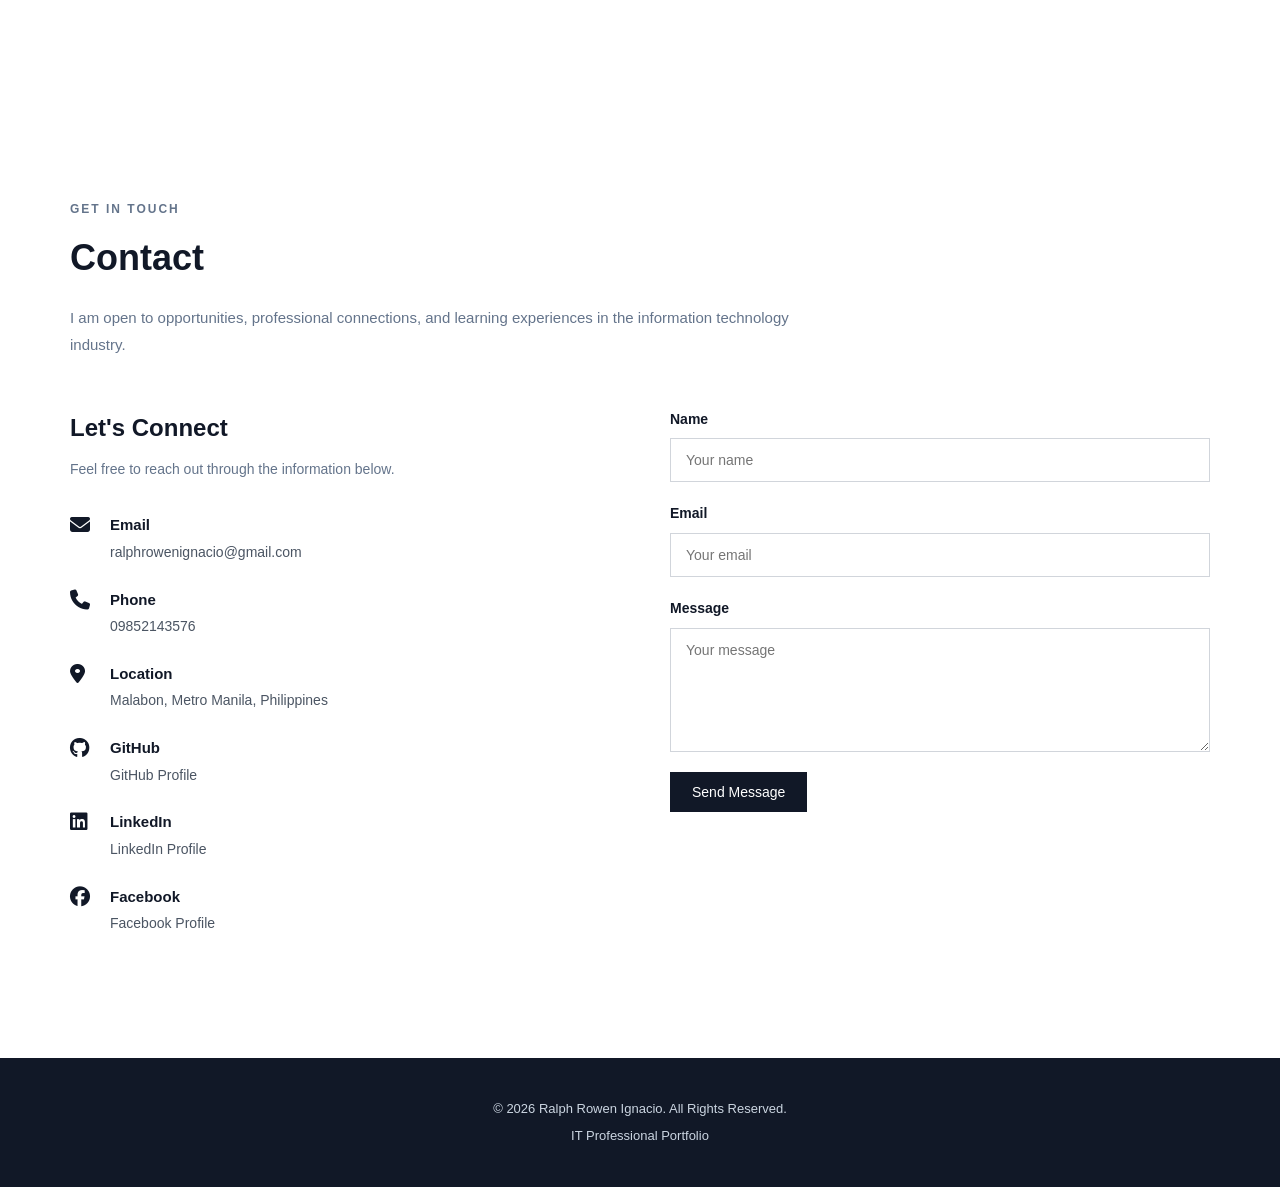
==== commit e7b48cde: "Update index.html" ====
--- a/index.html
+++ b/index.html
@@ -388,8 +388,8 @@
                     </p>
 
                     <div class="project-technologies">
-                        <span>PHP</span>
-                        <span>MariaDB</span>
+                        <span>NodeJS</span>
+                        <span>MongoDB</span>
                         <span>HTML</span>
                         <span>CSS</span>
                         <span>JavaScript</span>
